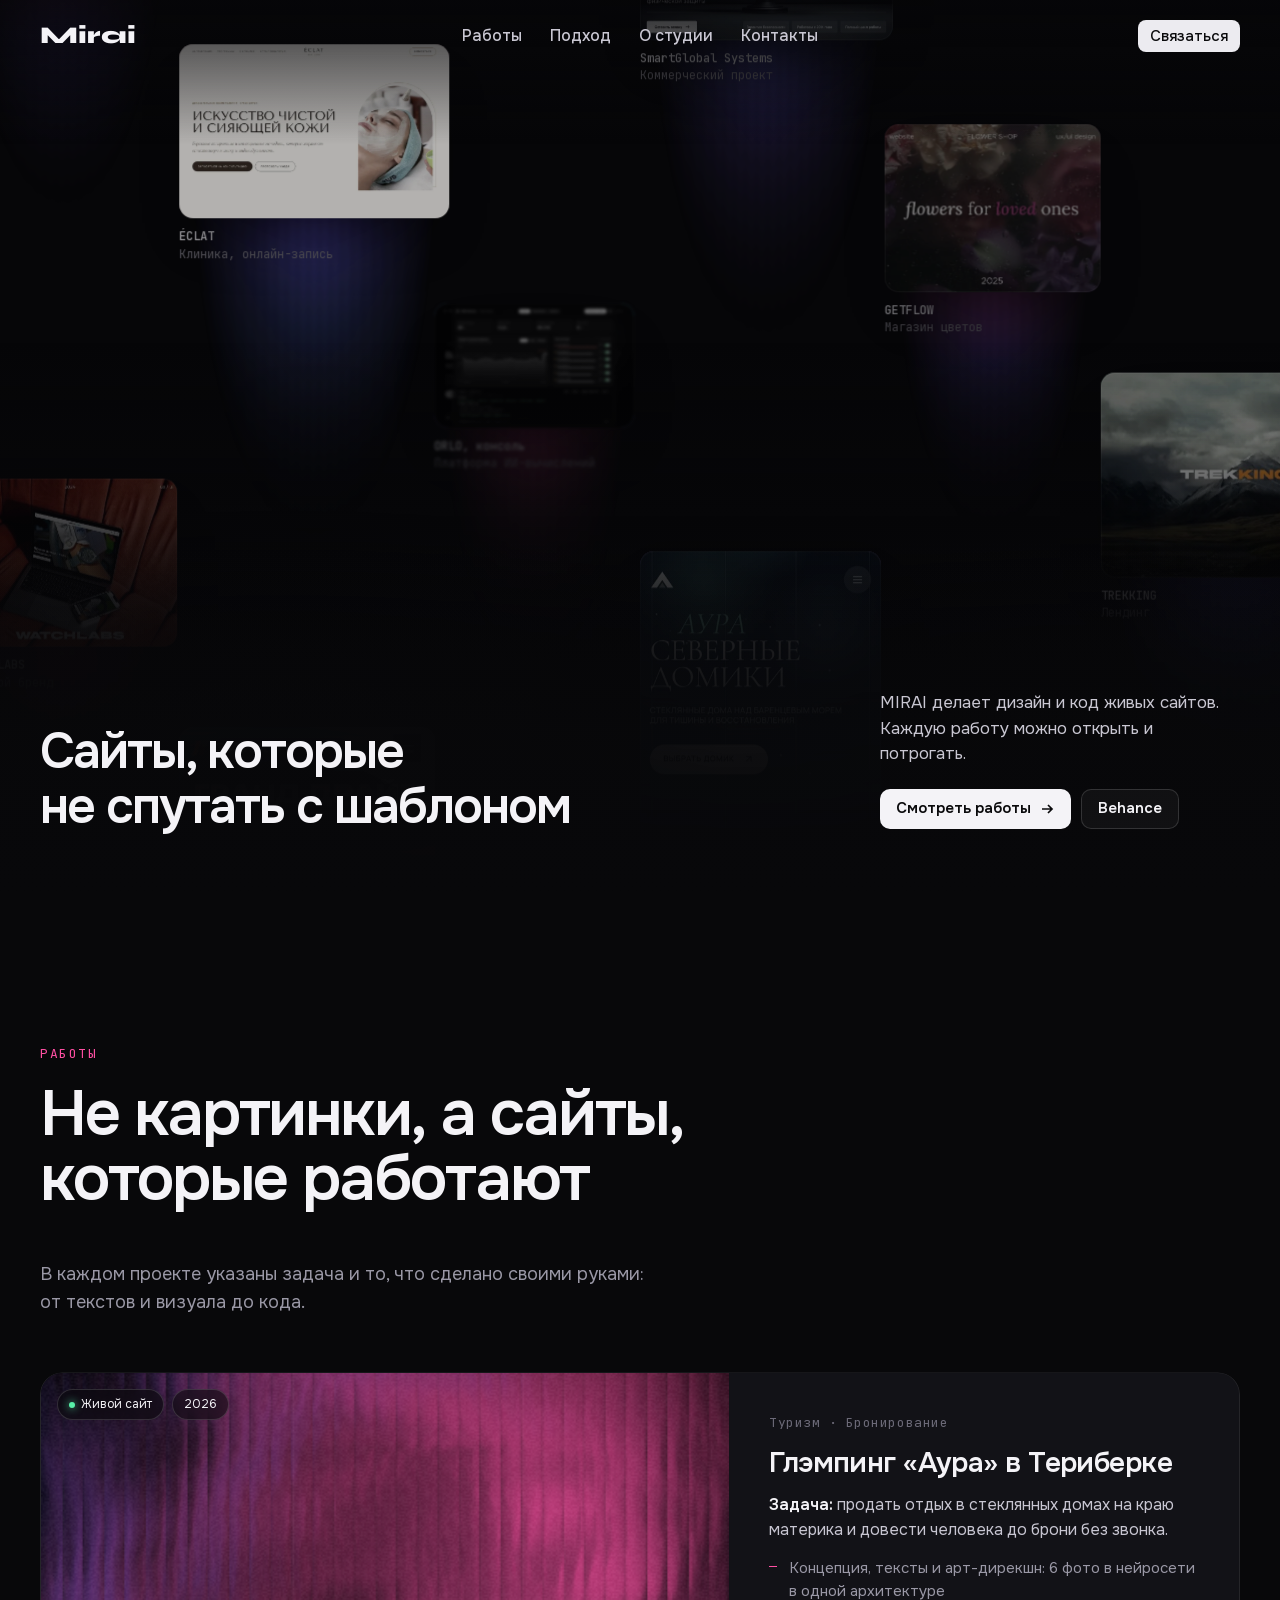
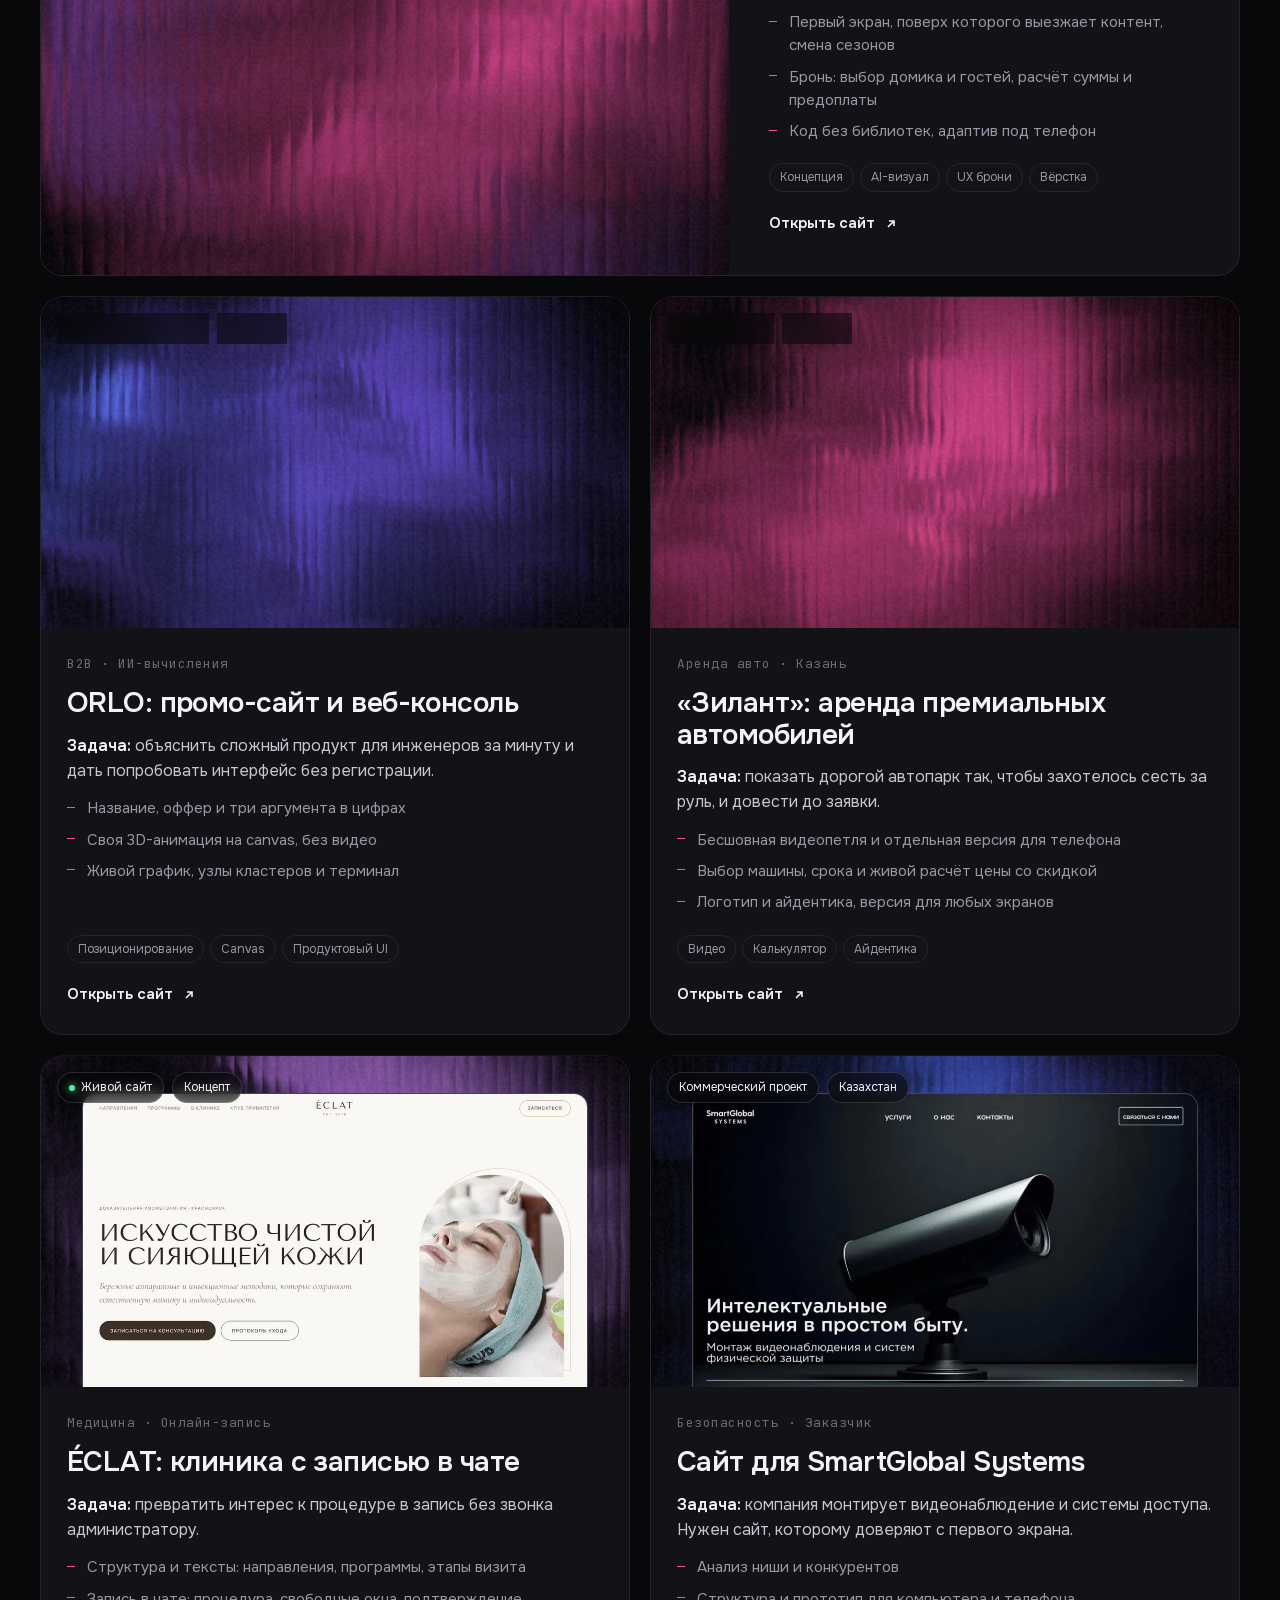
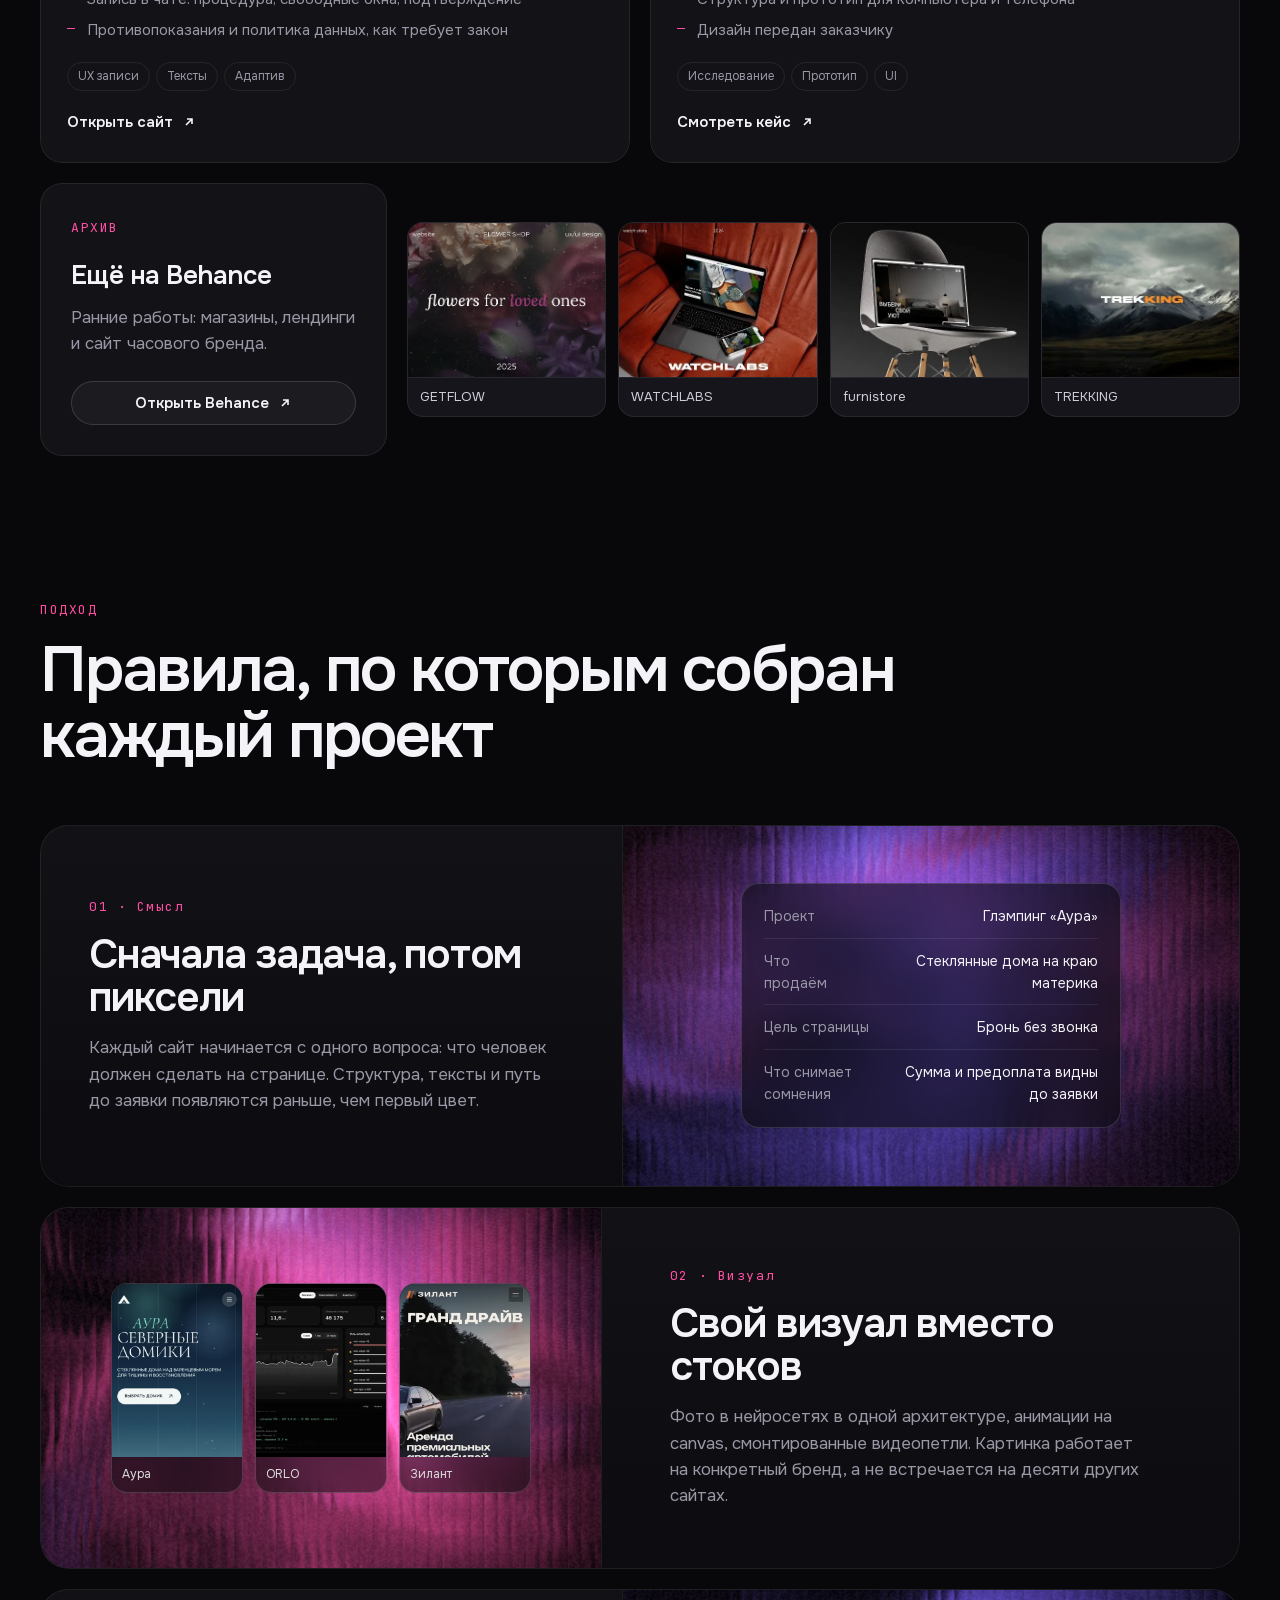
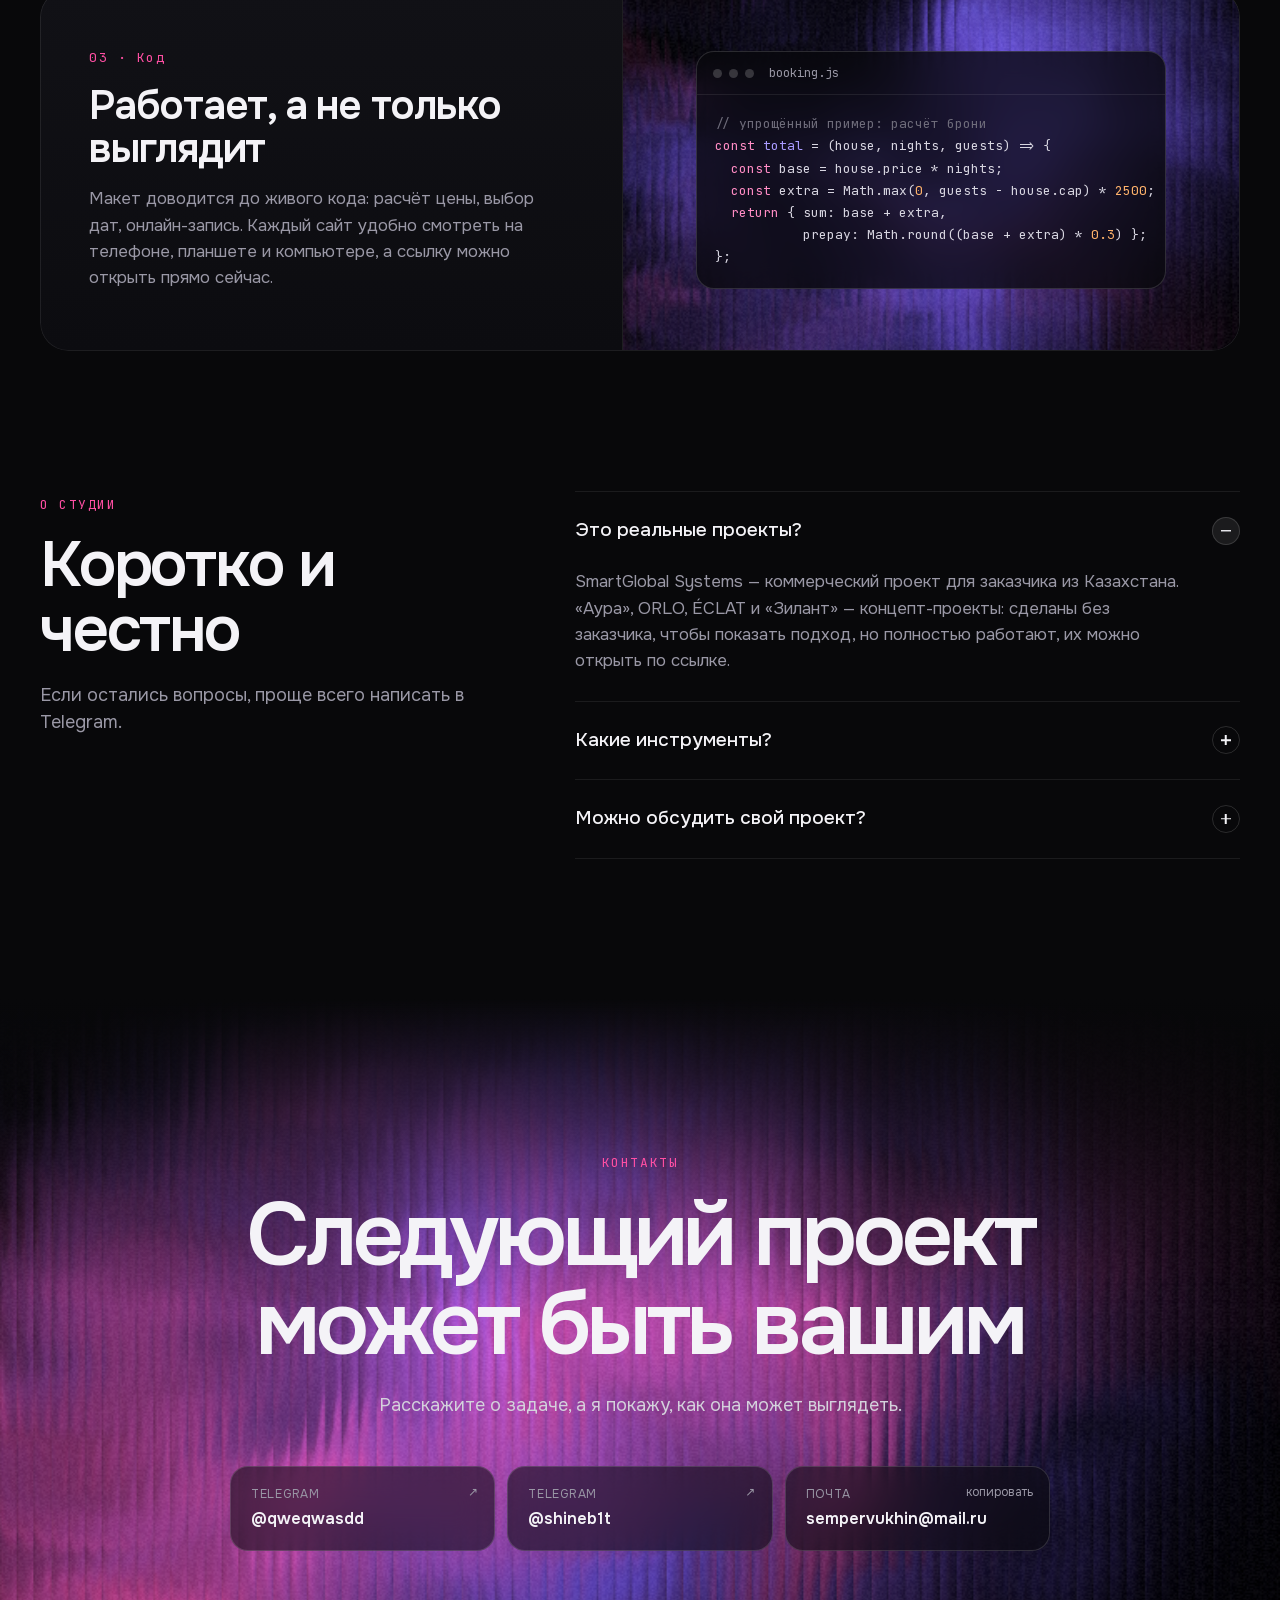
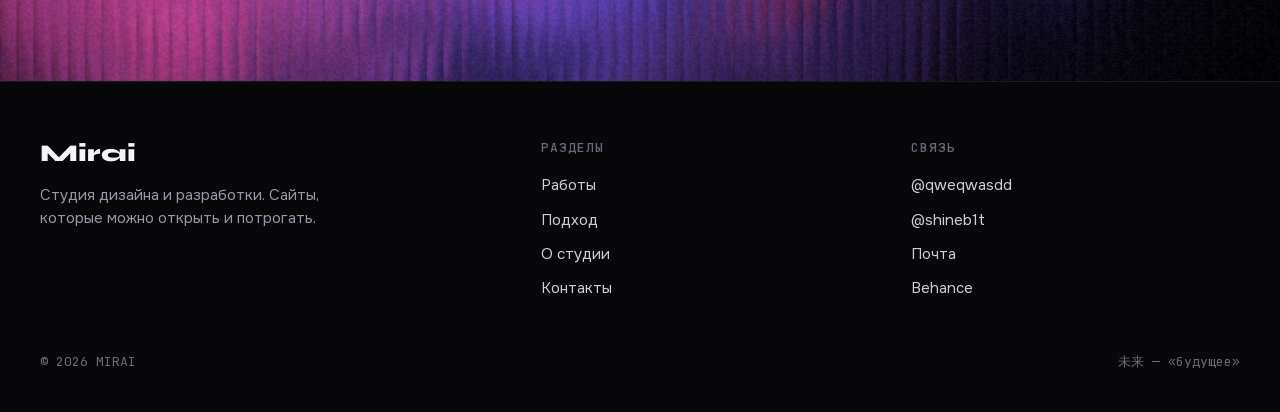
==== index.html @ 099c8bd2 "Прокрутка к контактам и к выбранной работе, кнопка «наверх» на телефоне Co-Authored-By: Claude Opus " ====
<!doctype html>
<html lang="ru">
<head>
<meta charset="utf-8">
<meta name="viewport" content="width=device-width, initial-scale=1">
<title>MIRAI — студия дизайна и разработки</title>
<meta name="description" content="MIRAI: портфолио студии дизайна и разработки. Живые сайты, которые можно открыть и потрогать.">
<meta name="theme-color" content="#08080a">
<meta property="og:title" content="MIRAI — студия дизайна и разработки">
<meta property="og:description" content="Живые сайты, которые можно открыть и потрогать.">
<meta property="og:type" content="website">
<meta property="og:locale" content="ru_RU">
<link rel="icon" href="data:image/svg+xml,%3Csvg xmlns='http://www.w3.org/2000/svg' viewBox='0 0 32 32'%3E%3Cdefs%3E%3ClinearGradient id='g' x1='0' y1='0' x2='1' y2='1'%3E%3Cstop offset='0' stop-color='%23ff4fa3'/%3E%3Cstop offset='1' stop-color='%237a5cff'/%3E%3C/linearGradient%3E%3C/defs%3E%3Crect width='32' height='32' rx='9' fill='%2308080a'/%3E%3Cpath d='M8 23 16 8l8 15z' fill='url(%23g)'/%3E%3C/svg%3E">
<link rel="preload" href="fonts/onest.woff2" as="font" type="font/woff2" crossorigin>
<style>@font-face{font-family:"Onest";src:url(fonts/onest.woff2) format("woff2"),url(fonts/onest.woff) format("woff");font-weight:400 700;font-display:swap}@font-face{font-family:"JetBrains Mono";src:url(fonts/jetbrainsmono.woff2) format("woff2"),url(fonts/jetbrainsmono.woff) format("woff");font-weight:400 500;font-display:swap}@font-face{font-family:"Syne";src:url(fonts/syne-800.woff2) format("woff2");font-weight:800;font-display:swap}</style>
<style>
:root{
  --bg:#08080a;
  --bg-2:#0f0f13;
  --card:#121217;
  --line:rgba(255,255,255,.08);
  --line-2:rgba(255,255,255,.14);
  --text:#f4f3f7;
  --muted:#9a98a6;
  --dim:#6b6977;
  --pink:#ff4fa3;
  --violet:#7a5cff;
  --cyan:#5fd8ff;
  --amber:#ffb36b;
  --radius:22px;
  --grain:url("data:image/svg+xml,%3Csvg xmlns='http://www.w3.org/2000/svg' width='160' height='160'%3E%3Cfilter id='n'%3E%3CfeTurbulence type='fractalNoise' baseFrequency='.9' numOctaves='3' stitchTiles='stitch'/%3E%3CfeColorMatrix values='0 0 0 0 1 0 0 0 0 1 0 0 0 0 1 0 0 0 .55 0'/%3E%3C/filter%3E%3Crect width='100%25' height='100%25' filter='url(%23n)'/%3E%3C/svg%3E");
}
*{box-sizing:border-box;margin:0;padding:0}
html{scroll-behavior:smooth;scroll-padding-top:72px;-webkit-text-size-adjust:100%}
body{background:var(--bg);color:var(--text);font-family:"Onest",system-ui,sans-serif;font-size:17px;line-height:1.55;-webkit-font-smoothing:antialiased;overflow-x:hidden}
a{color:inherit;text-decoration:none}
img{display:block;max-width:100%}
button{font:inherit;color:inherit;background:none;border:0;cursor:pointer}
.mono{font-family:"JetBrains Mono",ui-monospace,monospace}
.wrap{width:min(1200px,100% - 32px);margin-inline:auto}
:focus-visible{outline:2px solid var(--pink);outline-offset:3px;border-radius:10px}
::selection{background:var(--pink);color:#000}

/* ---------- nav ---------- */
.nav{position:fixed;top:0;left:0;right:0;z-index:50;height:72px}
.nav::before{content:"";position:absolute;left:0;right:0;top:0;height:120px;z-index:-1;pointer-events:none;background:linear-gradient(180deg,rgba(6,6,8,.96) 0%,rgba(6,6,8,.82) 45%,rgba(6,6,8,0) 100%);opacity:0;transition:opacity .4s ease}
.nav.scrolled::before{opacity:1}
.nav-in{width:min(1200px,100% - 32px);height:100%;margin-inline:auto;display:grid;grid-template-columns:1fr auto 1fr;align-items:center;gap:24px}
.wordmark{display:flex;align-items:center;justify-self:start;height:32px;font-family:"Syne","Onest",sans-serif;font-weight:800;font-size:24px;line-height:1;letter-spacing:0;color:#f4f3f7}
.nav-links{display:flex;align-items:center;gap:28px}
.nav-links a{display:flex;align-items:center;height:32px;line-height:1;font-size:16px;font-weight:500;color:#c9c7d2;transition:color .2s}
.nav-links a:hover{color:#fff}
.nav-right{display:flex;align-items:center;justify-content:flex-end;gap:8px}
.nbtn{display:inline-flex;align-items:center;justify-content:center;height:32px;line-height:1;padding:0 12px;border-radius:8px;font-size:15px;font-weight:500;white-space:nowrap;transition:background .2s,border-color .2s,transform .15s}
.nbtn:active{transform:translateY(1px)}
.nbtn-light{background:#ecebf0;color:#0a0a0c}
.nbtn-light:hover{background:#fff}
.nbtn-dark{background:#18181d;color:#f4f3f7;border:1px solid rgba(255,255,255,.08)}
.nbtn-dark:hover{background:#222228}
.btn{display:inline-flex;align-items:center;justify-content:center;gap:8px;height:44px;padding:0 20px;border-radius:999px;font-weight:600;font-size:15px;white-space:nowrap;transition:transform .2s,background .2s,box-shadow .2s,border-color .2s}
.btn-light{background:var(--text);color:#0a0a0c}
.btn-light:hover{transform:translateY(-1px);box-shadow:0 8px 30px rgba(255,79,163,.35)}
.btn-ghost{border:1px solid var(--line-2);background:rgba(255,255,255,.04)}
.btn-ghost:hover{border-color:rgba(255,255,255,.3);background:rgba(255,255,255,.08)}
.btn svg{width:16px;height:16px}

/* ---------- hero ---------- */
.hero{position:relative;min-height:100svh;display:flex;flex-direction:column;justify-content:flex-end;padding:120px 0 clamp(40px,7vh,88px);overflow:hidden;isolation:isolate}
.hero canvas,.cta canvas{position:absolute;inset:0;width:100%;height:100%;z-index:-2;display:block}
.fallback-bg{position:absolute;inset:0;z-index:-3;background:radial-gradient(60% 50% at 70% 35%,rgba(255,79,163,.55),transparent 70%),radial-gradient(50% 50% at 25% 60%,rgba(122,92,255,.55),transparent 70%),var(--bg)}
.hero::after{content:"";position:absolute;inset:auto 0 0;height:40%;background:linear-gradient(transparent,var(--bg));z-index:-1;pointer-events:none}

/* ---------- hero: floating project field ---------- */
.hero{background:#060608}
.field{position:absolute;inset:0;z-index:-2;overflow:hidden}
.fc{position:absolute;left:0;top:0;width:var(--w);opacity:var(--o);filter:blur(var(--b)) brightness(.78) saturate(.9);will-change:transform;transition:opacity .5s ease,filter .5s ease}
.fc:hover{opacity:1;filter:none}
.field.lite .fc{filter:brightness(.78);transition:none}
.field.lite .trail{filter:none;mix-blend-mode:normal;opacity:.45}
.fc .trail{position:absolute;left:4%;right:4%;top:45%;height:calc(var(--w) * 1.5);z-index:-1;pointer-events:none;
  background:repeating-linear-gradient(90deg,rgba(255,255,255,.10) 0,rgba(255,255,255,0) 5px,rgba(0,0,0,.35) 10px,rgba(255,255,255,.06) 11px),linear-gradient(180deg,var(--tc) 0%,var(--tc2) 45%,transparent 100%);
  -webkit-mask-image:radial-gradient(50% 100% at 50% 0%,#000 20%,rgba(0,0,0,.5) 55%,transparent 100%);mask-image:radial-gradient(50% 100% at 50% 0%,#000 20%,rgba(0,0,0,.5) 55%,transparent 100%);
  filter:blur(3px) saturate(1.2);opacity:.7;mix-blend-mode:screen}
.fc .im{position:relative;border-radius:14px;overflow:hidden;aspect-ratio:var(--ar);background:var(--g);box-shadow:0 30px 60px -25px rgba(0,0,0,.9)}
.fc .im::after{content:"";position:absolute;inset:0;border-radius:inherit;box-shadow:inset 0 0 0 1px rgba(255,255,255,.08);pointer-events:none}
.fc img{width:100%;height:100%;object-fit:cover;object-position:top}
.fc .wm{position:absolute;inset:0;display:grid;place-items:center;font-weight:600;font-size:calc(var(--w) * .13);letter-spacing:-.03em;color:#fff;text-align:center;line-height:1}
.fc .cap{margin-top:10px;font-family:"JetBrains Mono",ui-monospace,monospace;font-size:12px;line-height:1.45}
.fc .cap b{display:block;font-weight:500;color:#ecebf2}
.fc .cap span{color:#77757f}
.hero-shade{position:absolute;inset:0;z-index:-1;pointer-events:none;background:
  linear-gradient(180deg,rgba(6,6,8,.75) 0%,rgba(6,6,8,0) 16%,rgba(6,6,8,0) 38%,rgba(6,6,8,.78) 68%,#08080a 100%),
  radial-gradient(55% 45% at 22% 88%,rgba(6,6,8,.85),transparent 72%),
  radial-gradient(40% 40% at 85% 88%,rgba(6,6,8,.7),transparent 72%)}
.hero-inner{display:grid;grid-template-columns:1fr minmax(260px,360px);gap:32px 64px;align-items:end;pointer-events:none}
.hero-inner>*{pointer-events:auto}
.hero-new{display:inline-flex;align-items:center;gap:8px;padding:7px 14px;border-radius:999px;border:1px solid rgba(255,255,255,.16);background:rgba(12,12,16,.55);backdrop-filter:blur(10px);-webkit-backdrop-filter:blur(10px);font-size:14px;color:#e4e2ea;margin-bottom:22px;transition:border-color .2s}
.hero-new:hover{border-color:rgba(255,255,255,.4)}
.hero-new svg{width:14px;height:14px;color:#ff8cc4}
.hero-title{font-size:clamp(38px,3.9vw,60px);line-height:1.02;letter-spacing:-.04em;font-weight:600}
.ln{display:block;overflow:hidden;padding-bottom:.08em}
.ln>span{display:inline-block;animation:lineUp 1.2s cubic-bezier(.2,.7,.2,1) .2s both}
.ln+.ln>span{animation-delay:.32s}
@keyframes lineUp{from{transform:translateY(105%)}to{transform:none}}
@media (min-width:1001px){.ln>span{white-space:nowrap}}
.hero-side{display:grid;gap:22px;padding-bottom:.5em;animation:fadeIn 1s ease .7s both}
.hero .lead{margin:0;font-size:17px;line-height:1.5;color:#c9c7d2}
.hero-actions{display:flex;flex-wrap:wrap;gap:10px}
.btn-sm{height:40px;padding:0 16px;font-size:15px;border-radius:10px}
@keyframes fadeIn{from{opacity:0}to{opacity:1}}
img.broken{visibility:hidden}

/* ---------- section heads ---------- */
section{position:relative}
.sec{padding:140px 0 0}
.eyebrow{display:inline-block;font-size:13px;letter-spacing:.12em;text-transform:uppercase;color:var(--pink);margin-bottom:18px}
.sec h2{font-size:clamp(34px,5vw,64px);line-height:1.02;letter-spacing:-.035em;font-weight:600;max-width:16ch}
.sec .sub{margin-top:18px;color:var(--muted);max-width:52ch;font-size:18px}
.sec-head{display:flex;justify-content:space-between;align-items:end;gap:30px;flex-wrap:wrap;margin-bottom:56px}

/* ---------- works ---------- */
.works{display:grid;grid-template-columns:repeat(6,1fr);gap:20px}
.work{clip-path:inset(0 round var(--radius));grid-column:span 3;display:flex;flex-direction:column;border-radius:var(--radius);background:var(--card);border:1px solid var(--line);overflow:hidden;transition:transform .35s cubic-bezier(.2,.7,.2,1),border-color .3s}
.work:hover{transform:translateY(-4px);border-color:var(--line-2)}
.work.wide{grid-column:span 6;display:grid;grid-template-columns:1.35fr 1fr}
.work.third{grid-column:span 2}
.look{position:relative;aspect-ratio:4/3;overflow:hidden;isolation:isolate}
.work.wide .look{aspect-ratio:auto;min-height:440px}
.look{background:#0b0b0e}
.look canvas.lg{position:absolute;inset:0;width:100%;height:100%;z-index:-2;display:block;opacity:.8;transition:opacity .6s ease}
.work:hover .look canvas.lg{opacity:1}
.look::after{content:"";position:absolute;inset:0;z-index:2;pointer-events:none;background-image:var(--grain);opacity:.22;mix-blend-mode:overlay}
.look.fluted .flutes{position:absolute;inset:0;z-index:-1;background:repeating-linear-gradient(90deg,rgba(255,255,255,.10) 0,rgba(255,255,255,0) 6px,rgba(0,0,0,.18) 13px,rgba(255,255,255,.06) 14px);mix-blend-mode:overlay}
.look .shot{position:absolute;left:7%;right:7%;top:11%;bottom:-44px;background:#16151c;border-radius:14px 14px 0 0;overflow:hidden;border:1px solid rgba(255,255,255,.18);border-bottom:0;box-shadow:0 30px 60px -20px rgba(0,0,0,.6);transition:transform .6s cubic-bezier(.2,.7,.2,1)}
.work:hover .look .shot{transform:translateY(-12px)}
.look .shot img{width:100%;height:100%;object-fit:cover;object-position:top center;display:block}
.work:not(.wide) .look{aspect-ratio:16/9}
.work.wide .look .shot{top:auto;max-height:calc(86% + 44px)}
.work.wide .look .shot img{height:auto;object-fit:initial}
.look{cursor:pointer}

.look .phone{position:absolute;left:50%;top:11%;bottom:-40px;width:38%;overflow:hidden;transform:translateX(-50%);border-radius:22px;padding:5px;background:#0b0b0f;border:1px solid rgba(255,255,255,.2);box-shadow:0 30px 60px -15px rgba(0,0,0,.7);transition:transform .6s cubic-bezier(.2,.7,.2,1)}
.work:hover .look .phone{transform:translateX(-50%) translateY(-12px)}
.look .phone img{border-radius:18px;aspect-ratio:9/19.5;object-fit:cover;object-position:top;width:100%}
.look .word{position:absolute;inset:0;display:grid;place-items:center;text-align:center;padding:20px}
.look .word strong{font-size:clamp(34px,4.4vw,58px);letter-spacing:-.03em;font-weight:600;line-height:1;color:#fff;text-shadow:0 10px 40px rgba(0,0,0,.35)}
.look .word small{display:block;margin-top:12px;font-size:13px;letter-spacing:.18em;text-transform:uppercase;color:rgba(255,255,255,.75)}
.tag-float{position:absolute;top:16px;left:16px;z-index:3;display:flex;gap:8px;flex-wrap:wrap}
.tag-float span{font-size:12px;padding:5px 11px;border-radius:999px;background:rgba(8,8,10,.55);backdrop-filter:blur(8px);-webkit-backdrop-filter:blur(8px);border:1px solid rgba(255,255,255,.14)}
.tag-float .live{display:inline-flex;align-items:center;gap:6px}
.tag-float .live::before{content:"";width:6px;height:6px;border-radius:50%;background:#58f0a8;box-shadow:0 0 8px #58f0a8}
.work-body{padding:26px 26px 28px;display:flex;flex-direction:column;gap:14px;flex:1}
.work.wide .work-body{padding:40px}
.work-meta{font-size:13px;color:var(--dim);letter-spacing:.04em}
.work h3{font-size:clamp(22px,2.2vw,30px);letter-spacing:-.02em;line-height:1.12;font-weight:600}
.work .task{color:#c8c6d2;font-size:16px}
.work .task b{color:var(--text);font-weight:600}
.did{list-style:none;display:grid;gap:8px;font-size:15px;color:var(--muted)}
.did li{position:relative;padding-left:20px}
.did li::before{content:"";position:absolute;left:0;top:.62em;width:8px;height:1px;background:var(--pink)}
.chips{display:flex;flex-wrap:wrap;gap:6px;margin-top:auto;padding-top:6px}
.chips span{font-size:12px;color:var(--muted);padding:4px 10px;border-radius:999px;border:1px solid var(--line)}
.work-link{display:inline-flex;align-items:center;gap:8px;font-weight:600;font-size:15px;margin-top:6px;width:fit-content}
.work-link svg{width:16px;height:16px;transition:transform .25s}
.work-link:hover svg{transform:translate(3px,-3px)}
.work-link:hover{color:#ffc2e0}

/* ---------- behance ---------- */
.more{margin-top:20px;display:grid;grid-template-columns:1fr 2.4fr;gap:20px;align-items:center}
.more-intro{border-radius:var(--radius);border:1px solid var(--line);background:var(--card);padding:30px;display:flex;flex-direction:column;justify-content:space-between;gap:24px}
.more-intro h3{font-size:26px;letter-spacing:-.02em;font-weight:600}
.more-intro p{color:var(--muted);margin-top:8px}
.more-grid{display:grid;grid-template-columns:repeat(4,1fr);gap:12px;align-items:start}
.more-grid a{display:flex;flex-direction:column;border-radius:16px;overflow:hidden;border:1px solid var(--line);background:#16151c;transition:border-color .2s}
.more-grid a:hover{border-color:var(--line-2)}
.more-grid img{width:100%;aspect-ratio:433/338;height:auto;object-fit:cover;transition:transform .6s cubic-bezier(.2,.7,.2,1)}
.more-grid a:hover img{transform:scale(1.03)}
.more-grid span{padding:9px 12px;font-size:13px;color:#cfcdd8;border-top:1px solid var(--line)}

/* ---------- approach ---------- */
.steps{display:grid;gap:20px}
.sec h2.h2-wide{max-width:21ch}
.step{clip-path:inset(0 round 28px);display:grid;grid-template-columns:1fr 1.1fr;gap:20px;border-radius:28px;border:1px solid var(--line);background:linear-gradient(180deg,#111116,#0c0c10);overflow:hidden}
.step:nth-child(even) .step-text{order:2}
.step-text{padding:48px;display:flex;flex-direction:column;justify-content:center;gap:16px}
.step-num{font-size:13px;color:var(--pink);letter-spacing:.12em}
.step h3{font-size:clamp(28px,3.2vw,42px);letter-spacing:-.03em;line-height:1.05;font-weight:600}
.step p{color:var(--muted);max-width:44ch}
.step-vis{position:relative;min-height:360px;overflow:hidden;isolation:isolate;display:grid;place-items:center;padding:30px}
.step-vis{background:#0b0b0e;border-left:1px solid var(--line)}
.step:nth-child(even) .step-vis{border-left:0;border-right:1px solid var(--line)}
.step-vis canvas{position:absolute;inset:0;width:100%;height:100%;z-index:-2;display:block}
.step-vis::before{content:"";position:absolute;inset:0;z-index:-3;background:radial-gradient(70% 60% at 50% 45%,rgba(255,255,255,.07),transparent 70%),repeating-linear-gradient(90deg,rgba(255,255,255,.035) 0,rgba(255,255,255,0) 7px,rgba(0,0,0,.25) 15px,rgba(255,255,255,.03) 16px)}
.step-vis::after{content:"";position:absolute;inset:0;z-index:-1;background-image:var(--grain);opacity:.12;mix-blend-mode:overlay}
.brief{width:min(380px,100%);border-radius:18px;background:rgba(10,10,14,.6);backdrop-filter:blur(14px);-webkit-backdrop-filter:blur(14px);border:1px solid rgba(255,255,255,.14);padding:22px;display:grid;gap:12px;font-size:14px}
.brief div{display:flex;justify-content:space-between;gap:12px;padding-bottom:10px;border-bottom:1px solid rgba(255,255,255,.08)}
.brief div:last-child{border:0;padding:0}
.brief dt{color:var(--muted)}
.brief dd{text-align:right}
.swatches{display:grid;grid-template-columns:repeat(3,1fr);gap:12px;width:min(420px,100%)}
.swatches figure{border-radius:16px;overflow:hidden;border:1px solid rgba(255,255,255,.16);background:rgba(10,10,14,.5);backdrop-filter:blur(10px);-webkit-backdrop-filter:blur(10px)}
.swatches .sw{aspect-ratio:3/4;background:var(--s);overflow:hidden}
.swatches .sw img{width:100%;height:100%;object-fit:cover;object-position:top}
.swatches figcaption{font-size:12px;padding:8px 10px;color:#ddd}
.code{width:min(470px,100%);border-radius:18px;background:rgba(8,8,12,.78);backdrop-filter:blur(14px);-webkit-backdrop-filter:blur(14px);border:1px solid rgba(255,255,255,.14);overflow:hidden}
.code-top{display:flex;align-items:center;gap:7px;padding:12px 16px;border-bottom:1px solid rgba(255,255,255,.08);font-size:12px;color:var(--muted)}
.code-top i{width:9px;height:9px;border-radius:50%;background:rgba(255,255,255,.18)}
.code-top span{margin-left:8px}
.code pre{padding:18px 18px 20px;font-size:13px;line-height:1.7;overflow-x:auto;color:#d7d5e0}
.k{color:#ff8cc4}.f{color:#a99bff}.s{color:#8fe3c0}.c{color:#6e6c7a}.n{color:var(--amber)}

/* ---------- faq ---------- */
.faq{display:grid;grid-template-columns:1fr 1.4fr;gap:60px}
.qa{border-top:1px solid var(--line)}
.qa details{border-bottom:1px solid var(--line)}
.qa summary{list-style:none;display:flex;justify-content:space-between;align-items:center;gap:20px;padding:24px 0;font-size:19px;font-weight:500;cursor:pointer}
.qa summary::-webkit-details-marker{display:none}
.qa summary i{flex:none;width:28px;height:28px;border-radius:50%;border:1px solid var(--line-2);position:relative;transition:transform .3s,background .3s}
.qa summary i::before,.qa summary i::after{content:"";position:absolute;left:50%;top:50%;width:10px;height:1.5px;background:currentColor;transform:translate(-50%,-50%)}
.qa summary i::after{transform:translate(-50%,-50%) rotate(90deg);transition:transform .3s}
.qa details[open] summary i{background:rgba(255,255,255,.08)}
.qa details[open] summary i::after{transform:translate(-50%,-50%) rotate(0)}
.qa p{padding:0 50px 26px 0;color:var(--muted)}

/* ---------- cta ---------- */
.cta{position:relative;margin-top:140px;padding:150px 0 130px;overflow:hidden;isolation:isolate;text-align:center}
.cta::before{content:"";position:absolute;inset:0 0 auto;height:45%;background:linear-gradient(var(--bg),transparent);z-index:-1}
.cta h2{font-size:clamp(40px,7vw,96px);line-height:1;letter-spacing:-.045em;font-weight:600;max-width:14ch;margin-inline:auto}
.cta p{margin:22px auto 0;max-width:44ch;color:#d4d2dc;font-size:18px}
.contacts{display:grid;grid-template-columns:repeat(3,1fr);gap:12px;max-width:820px;margin:46px auto 0;text-align:left}
.contact{display:flex;flex-direction:column;align-items:flex-start;text-align:left;gap:4px;padding:18px 20px;border-radius:18px;background:rgba(10,10,14,.55);backdrop-filter:blur(16px);-webkit-backdrop-filter:blur(16px);border:1px solid rgba(255,255,255,.14);transition:border-color .2s,transform .2s;position:relative}
.contact:hover{border-color:rgba(255,255,255,.35);transform:translateY(-2px)}
.contact small{font-size:12px;color:var(--muted);letter-spacing:.06em;text-transform:uppercase}
.contact b{font-weight:600;font-size:16px;word-break:break-all}
.contact .hint{position:absolute;right:16px;top:16px;font-size:12px;color:var(--muted)}
.totop{position:fixed;right:16px;bottom:calc(16px + env(safe-area-inset-bottom));z-index:55;width:48px;height:48px;border-radius:50%;display:grid;place-items:center;background:#ecebf0;color:#0a0a0c;box-shadow:0 10px 30px -8px rgba(0,0,0,.6);opacity:0;transform:translateY(12px) scale(.9);pointer-events:none;transition:opacity .25s ease,transform .25s ease}
.totop svg{width:20px;height:20px}
.totop.show{opacity:1;transform:none;pointer-events:auto}
.totop:active{transform:scale(.94)}
@media (min-width:721px){.totop{display:none}}
.toast{position:fixed;left:50%;bottom:24px;transform:translate(-50%,20px);opacity:0;pointer-events:none;padding:12px 18px;border-radius:999px;background:var(--text);color:#0a0a0c;font-weight:600;font-size:14px;transition:.3s;z-index:60}
.toast.show{opacity:1;transform:translate(-50%,0)}

/* ---------- footer ---------- */
footer{border-top:1px solid var(--line);padding:56px 0 40px;background:var(--bg)}
.foot{display:grid;grid-template-columns:1.4fr 1fr 1fr;gap:40px}
.foot p{color:var(--muted);max-width:32ch;margin-top:14px;font-size:15px}
.foot h4{font-size:13px;color:var(--dim);font-weight:500;letter-spacing:.08em;text-transform:uppercase;margin-bottom:14px}
.foot ul{list-style:none;display:grid;gap:8px}
.foot li a{color:#cfcdd8;font-size:15px}
.foot li a:hover{color:var(--text)}
.copy{display:flex;justify-content:space-between;flex-wrap:wrap;gap:10px;margin-top:50px;font-size:13px;color:var(--dim)}

/* ---------- reveal ---------- */
.rv{opacity:0;transform:translateY(24px);transition:opacity .8s cubic-bezier(.2,.7,.2,1),transform .8s cubic-bezier(.2,.7,.2,1)}
.rv.in{opacity:1;transform:none}

/* ---------- responsive ---------- */
@media (max-width:1000px){
  .hero-inner{grid-template-columns:1fr;gap:24px}
  .work.wide{grid-template-columns:1fr}
  .work.wide .look{min-height:0;aspect-ratio:4/3}
  .work.third{grid-column:span 3}
  .more{grid-template-columns:1fr}
  .step{grid-template-columns:1fr}
  .step:nth-child(even) .step-text{order:0}
  .faq{grid-template-columns:1fr;gap:30px}
  .foot{grid-template-columns:1fr 1fr}
  .foot>div:first-child{grid-column:1/-1}
}
@media (max-width:720px){
  body{font-size:16px}
  .nav-links{display:none}
  .nav{height:60px}
  .wordmark{font-size:22px}
  .nav-in{grid-template-columns:1fr auto}
  .works{grid-template-columns:1fr}
  .work:not(.wide) .look .shot{top:8%;bottom:-16px;left:5%;right:5%}
  .work:not(.wide) .look .phone{top:8%}
  .work,.work.third,.work.wide{grid-column:auto}
  .work.wide .work-body,.work-body{padding:22px}
  .more-grid{grid-template-columns:repeat(2,1fr)}
  .step-text{padding:28px 22px}
  .step-vis{min-height:300px;padding:22px}
  .contacts{grid-template-columns:1fr}
  .sec{padding-top:100px}
  .cta{margin-top:100px;padding:110px 0 90px}
  .qa p{padding-right:0}
  .hero-title{font-size:clamp(36px,10.5vw,50px)}
  .fc .cap{font-size:10.5px}
}
@media (prefers-reduced-motion:reduce){
  html{scroll-behavior:auto}
  .rv{opacity:1;transform:none;transition:none}
  .ln>span,.hero-side{animation:none}
  .fc{transition:none}
  *{transition-duration:.01ms!important}
}
</style>
</head>
<body>

<header class="nav" id="nav">
  <div class="nav-in">
    <a href="#top" class="wordmark" aria-label="MIRAI, наверх">Mirai</a>
    <nav class="nav-links" aria-label="Разделы">
        <a href="#work">Работы</a>
        <a href="#approach">Подход</a>
        <a href="#about">О студии</a>
        <a href="#contact">Контакты</a>
    </nav>
    <div class="nav-right">
      <a class="nbtn nbtn-light" href="#contact">Связаться</a>
    </div>
  </div>
</header>

<main id="top">
  <!-- HERO -->
  <section class="hero" id="hero">
    <div class="field" id="field" aria-hidden="true"></div>
    <div class="hero-shade" aria-hidden="true"></div>
    <div class="wrap hero-inner">
      <div class="hero-main">
        <h1 class="hero-title">
          <span class="ln"><span>Сайты, которые</span></span>
          <span class="ln"><span>не спутать с шаблоном</span></span>
        </h1>
      </div>
      <div class="hero-side">
        <p class="lead">MIRAI делает дизайн и код живых сайтов. Каждую работу можно открыть и потрогать.</p>
        <div class="hero-actions">
          <a class="btn btn-light btn-sm" href="#work">Смотреть работы
            <svg viewBox="0 0 16 16" fill="none" stroke="currentColor" stroke-width="1.7"><path d="M3 8h10M9 4l4 4-4 4"/></svg></a>
          <a class="btn btn-ghost btn-sm" href="https://www.behance.net/qweqweqwasdd" target="_blank" rel="noopener">Behance</a>
        </div>
      </div>
    </div>
  </section>

  <!-- WORKS -->
  <section class="sec" id="work">
    <div class="wrap">
      <div class="sec-head rv">
        <div>
          <span class="eyebrow mono">Работы</span>
          <h2>Не картинки, а сайты, которые работают</h2>
        </div>
        <p class="sub">В каждом проекте указаны задача и то, что сделано своими руками: от текстов и визуала до кода.</p>
      </div>

      <div class="works">
        <!-- Aura -->
        <article id="w-aura" class="work wide rv">
          <div class="look">
            <div class="tag-float"><span class="live">Живой сайт</span><span>2026</span></div>
            <div class="shot"><img src="img/aura.webp" alt="Сайт глэмпинга «Аура»" loading="lazy"></div>
          </div>
          <div class="work-body">
            <div class="work-meta mono">Туризм · Бронирование</div>
            <h3>Глэмпинг «Аура» в Териберке</h3>
            <p class="task"><b>Задача:</b> продать отдых в стеклянных домах на краю материка и довести человека до брони без звонка.</p>
            <ul class="did">
              <li>Концепция, тексты и арт-дирекшн: 6 фото в нейросети в одной архитектуре</li>
              <li>Первый экран, поверх которого выезжает контент, смена сезонов</li>
              <li>Бронь: выбор домика и гостей, расчёт суммы и предоплаты</li>
              <li>Код без библиотек, адаптив под телефон</li>
            </ul>
            <div class="chips"><span>Концепция</span><span>AI-визуал</span><span>UX брони</span><span>Вёрстка</span></div>
            <a class="work-link" href="works/aura/" target="_blank" rel="noopener">Открыть сайт <svg viewBox="0 0 16 16" fill="none" stroke="currentColor" stroke-width="1.6"><path d="M5 11 11 5M6 5h5v5"/></svg></a>
          </div>
        </article>

        <!-- ORLO -->
        <article id="w-orlo" class="work rv">
          <div class="look">
            <div class="tag-float"><span class="live">Работает в браузере</span><span>Концепт</span></div>
            <div class="shot"><img src="img/orlo-800.webp" alt="Веб-консоль платформы ORLO: график нагрузки, узлы и терминал" loading="lazy"></div>
          </div>
          <div class="work-body">
            <div class="work-meta mono">B2B · ИИ-вычисления</div>
            <h3>ORLO: промо-сайт и веб-консоль</h3>
            <p class="task"><b>Задача:</b> объяснить сложный продукт для инженеров за минуту и дать попробовать интерфейс без регистрации.</p>
            <ul class="did">
              <li>Название, оффер и три аргумента в цифрах</li>
              <li>Своя 3D-анимация на canvas, без видео</li>
              <li>Живой график, узлы кластеров и терминал</li>
            </ul>
            <div class="chips"><span>Позиционирование</span><span>Canvas</span><span>Продуктовый UI</span></div>
            <a class="work-link" href="works/orlo/" target="_blank" rel="noopener">Открыть сайт <svg viewBox="0 0 16 16" fill="none" stroke="currentColor" stroke-width="1.6"><path d="M5 11 11 5M6 5h5v5"/></svg></a>
          </div>
        </article>

        <!-- Zilant -->
        <article id="w-zilant" class="work rv">
          <div class="look">
            <div class="tag-float"><span class="live">Живой сайт</span><span>Концепт</span></div>
            <div class="phone"><img src="img/zilant-phone-400.webp" alt="Сайт «Зилант» на телефоне" loading="lazy"></div>
          </div>
          <div class="work-body">
            <div class="work-meta mono">Аренда авто · Казань</div>
            <h3>«Зилант»: аренда премиальных автомобилей</h3>
            <p class="task"><b>Задача:</b> показать дорогой автопарк так, чтобы захотелось сесть за руль, и довести до заявки.</p>
            <ul class="did">
              <li>Бесшовная видеопетля и отдельная версия для телефона</li>
              <li>Выбор машины, срока и живой расчёт цены со скидкой</li>
              <li>Логотип и айдентика, версия для любых экранов</li>
            </ul>
            <div class="chips"><span>Видео</span><span>Калькулятор</span><span>Айдентика</span></div>
            <a class="work-link" href="works/zilant/" target="_blank" rel="noopener">Открыть сайт <svg viewBox="0 0 16 16" fill="none" stroke="currentColor" stroke-width="1.6"><path d="M5 11 11 5M6 5h5v5"/></svg></a>
          </div>
        </article>

        <!-- ECLAT -->
        <article id="w-eclat" class="work rv">
          <div class="look">
            <div class="tag-float"><span class="live">Живой сайт</span><span>Концепт</span></div>
            <div class="shot"><img src="img/eclat-hero.webp" alt="Сайт клиники ÉCLAT: первый экран" loading="lazy"></div>
          </div>
          <div class="work-body">
            <div class="work-meta mono">Медицина · Онлайн-запись</div>
            <h3>ÉCLAT: клиника с записью в чате</h3>
            <p class="task"><b>Задача:</b> превратить интерес к процедуре в запись без звонка администратору.</p>
            <ul class="did">
              <li>Структура и тексты: направления, программы, этапы визита</li>
              <li>Запись в чате: процедура, свободные окна, подтверждение</li>
              <li>Противопоказания и политика данных, как требует закон</li>
            </ul>
            <div class="chips"><span>UX записи</span><span>Тексты</span><span>Адаптив</span></div>
            <a class="work-link" href="works/eclat/" target="_blank" rel="noopener">Открыть сайт <svg viewBox="0 0 16 16" fill="none" stroke="currentColor" stroke-width="1.6"><path d="M5 11 11 5M6 5h5v5"/></svg></a>
          </div>
        </article>

        <!-- SmartGlobal -->
        <article id="w-smartglobal" class="work rv">
          <div class="look">
            <div class="tag-float"><span>Коммерческий проект</span><span>Казахстан</span></div>
            <div class="shot"><img src="[data-uri]" alt="Сайт SmartGlobal Systems: первый экран" loading="lazy"></div>
          </div>
          <div class="work-body">
            <div class="work-meta mono">Безопасность · Заказчик</div>
            <h3>Сайт для SmartGlobal Systems</h3>
            <p class="task"><b>Задача:</b> компания монтирует видеонаблюдение и системы доступа. Нужен сайт, которому доверяют с первого экрана.</p>
            <ul class="did">
              <li>Анализ ниши и конкурентов</li>
              <li>Структура и прототип для компьютера и телефона</li>
              <li>Дизайн передан заказчику</li>
            </ul>
            <div class="chips"><span>Исследование</span><span>Прототип</span><span>UI</span></div>
            <a class="work-link" href="works/smartglobal/" target="_blank" rel="noopener">Смотреть кейс <svg viewBox="0 0 16 16" fill="none" stroke="currentColor" stroke-width="1.6"><path d="M5 11 11 5M6 5h5v5"/></svg></a>
          </div>
        </article>
      </div>

      <div class="more rv" id="behance">
        <div class="more-intro">
          <div>
            <span class="eyebrow mono">Архив</span>
            <h3>Ещё на Behance</h3>
            <p>Ранние работы: магазины, лендинги и сайт часового бренда.</p>
          </div>
          <a class="btn btn-ghost" href="https://www.behance.net/qweqweqwasdd" target="_blank" rel="noopener">Открыть Behance
            <svg viewBox="0 0 16 16" fill="none" stroke="currentColor" stroke-width="1.6"><path d="M5 11 11 5M6 5h5v5"/></svg></a>
        </div>
        <div class="more-grid">
          <a href="https://www.behance.net/gallery/216734345/GETFLOW-flower-shop" target="_blank" rel="noopener"><img src="[data-uri]" alt="Магазин цветов GETFLOW" loading="lazy"><span>GETFLOW</span></a>
          <a href="https://www.behance.net/gallery/212936045/WATCHLABS-website-design" target="_blank" rel="noopener"><img src="img/watchlabs.webp" alt="Сайт часового бренда WATCHLABS" loading="lazy"><span>WATCHLABS</span></a>
          <a href="https://www.behance.net/gallery/214734307/furnistore-internet-magazin-mebeli" target="_blank" rel="noopener"><img src="img/furnistore.webp" alt="Магазин мебели furnistore" loading="lazy"><span>furnistore</span></a>
          <a href="https://www.behance.net/gallery/211908757/TREKKING-LANDING-PAGE" target="_blank" rel="noopener"><img src="img/trekking.webp" alt="Лендинг TREKKING" loading="lazy"><span>TREKKING</span></a>
        </div>
      </div>
    </div>
  </section>

  <!-- APPROACH -->
  <section class="sec" id="approach">
    <div class="wrap">
      <div class="sec-head rv">
        <div>
          <span class="eyebrow mono">Подход</span>
          <h2 class="h2-wide">Правила, по которым собран каждый проект</h2>
        </div>
      </div>

      <div class="steps">
        <div class="step rv">
          <div class="step-text">
            <span class="step-num mono">01 · Смысл</span>
            <h3>Сначала задача, потом пиксели</h3>
            <p>Каждый сайт начинается с одного вопроса: что человек должен сделать на странице. Структура, тексты и путь до заявки появляются раньше, чем первый цвет.</p>
          </div>
          <div class="step-vis">
            <dl class="brief">
              <div><dt>Проект</dt><dd>Глэмпинг «Аура»</dd></div>
              <div><dt>Что продаём</dt><dd>Стеклянные дома на краю материка</dd></div>
              <div><dt>Цель страницы</dt><dd>Бронь без звонка</dd></div>
              <div><dt>Что снимает сомнения</dt><dd>Сумма и предоплата видны до заявки</dd></div>
            </dl>
          </div>
        </div>

        <div class="step rv">
          <div class="step-text">
            <span class="step-num mono">02 · Визуал</span>
            <h3>Свой визуал вместо стоков</h3>
            <p>Фото в нейросетях в одной архитектуре, анимации на canvas, смонтированные видеопетли. Картинка работает на конкретный бренд, а не встречается на десяти других сайтах.</p>
          </div>
          <div class="step-vis">
            <div class="swatches">
              <figure><div class="sw" style="--s:#16151c"><img src="img/aura-phone-400.webp" alt="Мобильная версия «Ауры»" loading="lazy"></div><figcaption>Аура</figcaption></figure>
              <figure><div class="sw" style="--s:#16151c"><img src="img/orlo-800.webp" alt="Консоль ORLO" loading="lazy"></div><figcaption>ORLO</figcaption></figure>
              <figure><div class="sw" style="--s:#16151c"><img src="img/zilant-phone-400.webp" alt="Мобильная версия «Зиланта»" loading="lazy"></div><figcaption>Зилант</figcaption></figure>
            </div>
          </div>
        </div>

        <div class="step rv">
          <div class="step-text">
            <span class="step-num mono">03 · Код</span>
            <h3>Работает, а не только выглядит</h3>
            <p>Макет доводится до живого кода: расчёт цены, выбор дат, онлайн-запись. Каждый сайт удобно смотреть на телефоне, планшете и компьютере, а ссылку можно открыть прямо сейчас.</p>
          </div>
          <div class="step-vis">
            <div class="code">
              <div class="code-top mono"><i></i><i></i><i></i><span>booking.js</span></div>
<pre class="mono"><span class="c">// упрощённый пример: расчёт брони</span>
<span class="k">const</span> <span class="f">total</span> = (house, nights, guests) =&gt; {
  <span class="k">const</span> base = house.price * nights;
  <span class="k">const</span> extra = Math.max(<span class="n">0</span>, guests - house.cap) * <span class="n">2500</span>;
  <span class="k">return</span> { sum: base + extra,
           prepay: Math.round((base + extra) * <span class="n">0.3</span>) };
};</pre>
            </div>
          </div>
        </div>
      </div>
    </div>
  </section>

  <!-- ABOUT / FAQ -->
  <section class="sec" id="about">
    <div class="wrap faq">
      <div class="rv">
        <span class="eyebrow mono">О студии</span>
        <h2>Коротко и честно</h2>
        <p class="sub">Если остались вопросы, проще всего написать в Telegram.</p>
      </div>
      <div class="qa rv">
        <details open>
          <summary>Это реальные проекты? <i aria-hidden="true"></i></summary>
          <p>SmartGlobal Systems — коммерческий проект для заказчика из Казахстана. «Аура», ORLO, ÉCLAT и «Зилант» — концепт-проекты: сделаны без заказчика, чтобы показать подход, но полностью работают, их можно открыть по ссылке.</p>
        </details>
        <details>
          <summary>Какие инструменты? <i aria-hidden="true"></i></summary>
          <p>Figma и Tilda для дизайна, HTML, CSS и чистый JavaScript для кода, нейросети для фото и видео.</p>
        </details>
        <details>
          <summary>Можно обсудить свой проект? <i aria-hidden="true"></i></summary>
          <p>Да. Напишите, что за бизнес и какая задача у сайта, и я отвечу в течение дня.</p>
        </details>
      </div>
    </div>
  </section>

  <!-- CTA -->
  <section class="cta" id="contact">
    <canvas id="ctaGL" aria-hidden="true"></canvas>
    <div class="fallback-bg"></div>
    <div class="wrap rv">
      <span class="eyebrow mono">Контакты</span>
      <h2>Следующий проект может быть вашим</h2>
      <p>Расскажите о задаче, а я покажу, как она может выглядеть.</p>
      <div class="contacts">
        <a class="contact" href="https://t.me/qweqwasdd" target="_blank" rel="noopener"><small>Telegram</small><b>@qweqwasdd</b><span class="hint">↗</span></a>
        <a class="contact" href="https://t.me/shineb1t" target="_blank" rel="noopener"><small>Telegram</small><b>@shineb1t</b><span class="hint">↗</span></a>
        <button class="contact" type="button" id="copyMail" data-mail="sempervukhin@mail.ru"><small>Почта</small><b>sempervukhin@mail.ru</b><span class="hint">копировать</span></button>
      </div>
    </div>
  </section>
</main>

<footer>
  <div class="wrap">
    <div class="foot">
      <div>
        <a href="#top" class="wordmark">Mirai</a>
        <p>Студия дизайна и разработки. Сайты, которые можно открыть и потрогать.</p>
      </div>
      <div>
        <h4 class="mono">Разделы</h4>
        <ul>
          <li><a href="#work">Работы</a></li>
          <li><a href="#approach">Подход</a></li>
          <li><a href="#about">О студии</a></li>
          <li><a href="#contact">Контакты</a></li>
        </ul>
      </div>
      <div>
        <h4 class="mono">Связь</h4>
        <ul>
          <li><a href="https://t.me/qweqwasdd" target="_blank" rel="noopener">@qweqwasdd</a></li>
          <li><a href="https://t.me/shineb1t" target="_blank" rel="noopener">@shineb1t</a></li>
          <li><a href="mailto:sempervukhin@mail.ru">Почта</a></li>
          <li><a href="https://www.behance.net/qweqweqwasdd" target="_blank" rel="noopener">Behance</a></li>
        </ul>
      </div>
    </div>
    <div class="copy mono"><span>© 2026 MIRAI</span><span>未来 — «будущее»</span></div>
  </div>
</footer>

<button class="totop" id="totop" type="button" aria-label="Наверх"><svg viewBox="0 0 24 24" fill="none" stroke="currentColor" stroke-width="2" stroke-linecap="round" stroke-linejoin="round" aria-hidden="true"><path d="M12 19V5M5 12l7-7 7 7"/></svg></button>
<div class="toast" id="toast" role="status" aria-live="polite">Почта скопирована</div>

<script>
(() => {
  /* nav state */
  const nav = document.getElementById('nav');
  const onScroll = () => nav.classList.toggle('scrolled', scrollY > 30);
  onScroll(); addEventListener('scroll', onScroll, {passive:true});

  /* reveal */
  const rv = document.querySelectorAll('.rv');
  if ('IntersectionObserver' in window) {
    const io = new IntersectionObserver(es => es.forEach(e => { if (e.isIntersecting) { e.target.classList.add('in'); io.unobserve(e.target); } }), {threshold:.12, rootMargin:'0px 0px -40px 0px'});
    rv.forEach(el => io.observe(el));
  } else rv.forEach(el => el.classList.add('in'));

  /* hide broken images, keep gradient underneath */
  document.querySelectorAll('img').forEach(i => {
    const mark = () => i.classList.add('broken');
    if (i.complete && i.naturalWidth === 0 && i.getAttribute('src')) mark(); else i.addEventListener('error', mark);
  });


  /* MIRAI-FIX1: clicks and screenshot fill */
  document.querySelectorAll('.works .work').forEach(w => {
    const link = w.querySelector('.work-link'); const look = w.querySelector('.look');
    if (!link || !look) return;
    look.addEventListener('click', () => window.open(link.href, '_blank', 'noopener'));
  });
  const NAV_H = 72;
  const targetY = id => {
    if (!id) return 0;
    let el = document.getElementById(id); if (!el) return null;
    const centred = id === 'contact' || id === 'behance' || id.startsWith('w-');
    if (id === 'contact') el = el.querySelector('.wrap') || el;
    const r = el.getBoundingClientRect(), top = r.top + scrollY;
    if (!centred) return top - NAV_H;
    const avail = innerHeight - NAV_H;
    return r.height < avail ? top - NAV_H - (avail - r.height) / 2 : top - NAV_H - 12;
  };
  document.addEventListener('click', e => {
    const a = e.target.closest('a[href^="#"]'); if (!a) return;
    const id = a.getAttribute('href').slice(1); const y = targetY(id); if (y === null) return;
    e.preventDefault();
    window.scrollTo({top: Math.max(0, y), behavior: matchMedia('(prefers-reduced-motion: reduce)').matches ? 'auto' : 'smooth'});
    history.replaceState(null, '', id ? '#' + id : location.pathname);
  });

  const toTop = document.getElementById('totop'); let tq = 0;
  const tcheck = () => { tq = 0; toTop.classList.toggle('show', scrollY > innerHeight * 1.5); };
  addEventListener('scroll', () => { if (!tq) tq = requestAnimationFrame(tcheck); }, {passive:true}); tcheck();
  toTop.addEventListener('click', () => window.scrollTo({top: 0, behavior: matchMedia('(prefers-reduced-motion: reduce)').matches ? 'auto' : 'smooth'}));

  /* copy mail */
  const toast = document.getElementById('toast');
  const btn = document.getElementById('copyMail');
  btn.addEventListener('click', async () => {
    const mail = btn.dataset.mail;
    let ok = false;
    try { await navigator.clipboard.writeText(mail); ok = true; } catch (e) {
      try { const t = document.createElement('textarea'); t.value = mail; t.style.position='fixed'; t.style.opacity='0'; document.body.appendChild(t); t.select(); ok = document.execCommand('copy'); t.remove(); } catch (e2) {}
    }
    if (!ok) { location.href = 'mailto:' + mail; return; }
    toast.classList.add('show'); setTimeout(() => toast.classList.remove('show'), 1800);
  });


  /* ---------- hero: floating project field ---------- */
  (() => {
    const field = document.getElementById('field');
    const hero = document.getElementById('hero');
    if (!field) return;
    const IMG = 'img/';
    const W = 'works/';
    const gf = document.querySelector('.more-grid img[alt*="GETFLOW"]');
    const items = [
      {to:'w-aura', t:'Аура, Териберка', s:'Сайт глэмпинга', src:IMG+'aura.webp', ar:'4/3', g:'linear-gradient(160deg,#ff7ab8,#5a6cff)', href:W+'aura/'},
      {to:'w-orlo', t:'ORLO, консоль', s:'Платформа ИИ-вычислений', src:IMG+'orlo-800.webp', ar:'16/11', g:'linear-gradient(200deg,#3fd2ff,#7a5cff)', href:W+'orlo/'},
      {to:'w-zilant', t:'Зилант, Казань', s:'Аренда авто, телефон', src:IMG+'zilant-phone-400.webp', ar:'3/4', g:'linear-gradient(180deg,#ff9a4d,#c2275a)', href:W+'zilant/'},
      {t:'GETFLOW', s:'Магазин цветов', src:gf ? gf.src : IMG+'getflow.webp', ar:'435/338', g:'linear-gradient(160deg,#4a2a3a,#1c1420)', href:'https://www.behance.net/gallery/216734345/GETFLOW-flower-shop'},
      {to:'w-eclat', t:'ÉCLAT', s:'Клиника, онлайн-запись', src:(document.querySelector('img[alt^="Сайт клиники ÉCLAT"]')||{}).src, ar:'16/10', g:'radial-gradient(70% 70% at 30% 30%,#f4d7c4,transparent),linear-gradient(170deg,#c48aa8,#2a1f22)', href:W+'eclat/'},
      {t:'WATCHLABS', s:'Часовой бренд', src:IMG+'watchlabs.webp', ar:'4/3', g:'linear-gradient(160deg,#3b3b44,#121216)', href:'https://www.behance.net/gallery/212936045/WATCHLABS-website-design'},
      {to:'w-aura', t:'Аура, мобильная', s:'Адаптив под телефон', src:IMG+'aura-phone-400.webp', ar:'3/4', g:'linear-gradient(170deg,#9b8cff,#ff7ab8)', href:W+'aura/'},
      {to:'w-smartglobal', t:'SmartGlobal Systems', s:'Коммерческий проект', src:(document.querySelector('img[alt^="Сайт SmartGlobal"]')||{}).src, ar:'4/3', g:'radial-gradient(70% 70% at 25% 25%,#2f6bff,transparent),linear-gradient(190deg,#14c0a0,#071022)', href:W+'smartglobal/'},
      {t:'furnistore', s:'Магазин мебели', src:IMG+'furnistore.webp', ar:'1/1', g:'linear-gradient(160deg,#6b5a4a,#1a1612)', href:'https://www.behance.net/gallery/214734307/furnistore-internet-magazin-mebeli'},
      {t:'TREKKING', s:'Лендинг', src:IMG+'trekking.webp', ar:'16/11', g:'linear-gradient(160deg,#3d5a4a,#0f1a14)', href:'https://www.behance.net/gallery/211908757/TREKKING-LANDING-PAGE'}
    ];
    const reduce = matchMedia('(prefers-reduced-motion: reduce)').matches;
    const COARSE = matchMedia('(pointer: coarse)').matches;
    const PERM = [0,4,1,7,3,9,5,2,8,6];
    const DEPTH = [0.62, 1, 0.42, 0.86, 0.55, 0.95, 0.7];
    let cards = [], Wd = 0, Hd = 0, L = 0, raf = 0, last = 0, visible = true;
    const mouse = {x:0, y:0, tx:0, ty:0};

    function build(){
      field.textContent = '';
      cards = [];
      Wd = field.clientWidth; Hd = field.clientHeight;
      const lanes = Wd < 720 ? 3 : Wd < 1100 ? 5 : 6;
      field.classList.toggle('lite', COARSE);
      const laneW = Wd * 1.08 / lanes;
      const minW = Wd < 720 ? 96 : 150, maxW = Wd < 720 ? 150 : 270;
      let k = 0;
      for (let i = 0; i < lanes; i++){
        const d = DEPTH[i % DEPTH.length];
        for (let j = 0; j < 2; j++){
          const it = items[PERM[(i + j * lanes) % PERM.length]]; k++;
          const w = Math.round(minW + (maxW - minW) * d * (j ? .88 : 1));
          const a = document.createElement('a');
          a.className = 'fc'; a.href = '#' + (it.to || 'behance'); a.tabIndex = -1;
          a.style.setProperty('--w', w + 'px');
          a.style.setProperty('--ar', it.ar);
          a.style.setProperty('--g', it.g);
          a.style.setProperty('--o', (0.32 + 0.6 * d).toFixed(2));
          a.style.setProperty('--b', (!COARSE && d < .6 ? (0.6 - d) * 9 : 0).toFixed(1) + 'px');
          const tr = document.createElement('div'); tr.className = 'trail';
          const TC = [['rgba(255,79,163,.9)','rgba(122,92,255,.55)'],['rgba(122,92,255,.9)','rgba(95,120,255,.5)'],['rgba(255,79,163,.75)','rgba(255,79,163,.3)'],['rgba(110,120,255,.85)','rgba(122,92,255,.4)']][(i + j * 2) % 4];
          tr.style.setProperty('--tc', TC[0]); tr.style.setProperty('--tc2', TC[1]);
          const im = document.createElement('div'); im.className = 'im';
          if (it.src){ const img = new Image(); img.alt = ''; img.decoding = 'async'; img.src = it.src;
            img.addEventListener('error', () => img.classList.add('broken'));
            img.addEventListener('load', () => { if (img.naturalWidth) { im.style.aspectRatio = img.naturalWidth + '/' + Math.max(img.naturalHeight, img.naturalWidth * .56); const c = cards.find(c => c.el === a); if (c) { c.h = a.offsetHeight; L = Math.max(L, Hd + c.h + 80); } } });
            im.appendChild(img); }
          if (it.wm){ const m = document.createElement('div'); m.className = 'wm'; m.textContent = it.wm; im.appendChild(m); }
          const cap = document.createElement('div'); cap.className = 'cap';
          const b = document.createElement('b'); b.textContent = it.t;
          const s = document.createElement('span'); s.textContent = it.s;
          cap.append(b, s);
          a.append(tr, im, cap); field.appendChild(a);
          cards.push({el:a, d, lane:i, j, w, x:0, y:0, h:0});
        }
      }
      const maxH = Math.max(...cards.map(c => (c.h = c.el.offsetHeight)));
      L = Hd + maxH + 80;
      cards.forEach(c => {
        const jitter = (Math.sin(c.lane * 12.9 + c.j * 7.1) * .5 + .5) * (laneW - c.w);
        c.x = -Wd * .04 + c.lane * laneW + Math.max(0, jitter);
        c.y = (c.j * L / 2) + ((c.lane * 0.37) % 1) * L / 2 - maxH * .5;
        if (c.y > Hd) c.y -= L;
      });
      place();
    }
    function place(){
      for (const c of cards){
        const px = c.x;
        const py = c.y;
        c.el.style.transform = 'translate3d(' + px.toFixed(1) + 'px,' + py.toFixed(1) + 'px,0)';
      }
    }
    function tick(now){
      const dt = Math.min(.05, (now - (last || now)) / 1000); last = now;
      mouse.x += (mouse.tx - mouse.x) * .05; mouse.y += (mouse.ty - mouse.y) * .05;
      for (const c of cards){
        c.y -= (9 + 20 * c.d) * dt;
        if (c.y < -c.h - 40) c.y += L;
      }
      place();
      if (visible) raf = requestAnimationFrame(tick);
    }
    build();
    let rt, lastW = innerWidth; addEventListener('resize', () => { if (innerWidth === lastW) return; lastW = innerWidth; clearTimeout(rt); rt = setTimeout(build, 200); });
    if (reduce) return;
    new IntersectionObserver(([e]) => {
      visible = e.isIntersecting; cancelAnimationFrame(raf); last = 0;
      if (visible) raf = requestAnimationFrame(tick);
    }).observe(hero);
  })();

  /* ---------- WebGL background: flowing gradient + fluted glass + grain ---------- */
  const reduce = matchMedia('(prefers-reduced-motion: reduce)').matches || matchMedia('(pointer: coarse)').matches;
  const FRAG = `
precision mediump float;
uniform vec2 uRes; uniform float uT; uniform vec2 uM;
uniform vec3 cA; uniform vec3 cB; uniform vec3 cC; uniform float uBars; uniform float uSeed;
float h(vec2 p){return fract(sin(dot(p,vec2(127.1,311.7)))*43758.5453);}
float n(vec2 p){vec2 i=floor(p),f=fract(p);f=f*f*(3.-2.*f);
  return mix(mix(h(i),h(i+vec2(1,0)),f.x),mix(h(i+vec2(0,1)),h(i+vec2(1,1)),f.x),f.y);}
float fbm(vec2 p){float v=0.,a=.5;for(int i=0;i<5;i++){v+=a*n(p);p=p*2.03+vec2(1.7,9.2);a*=.5;}return v;}
vec3 field(vec2 uv){
  float t=uT*.06+uSeed;
  vec2 q=vec2(fbm(uv*1.4+t),fbm(uv*1.4-t+3.1));
  vec2 r=vec2(fbm(uv*1.2+q*1.6+vec2(1.7,9.2)+t*.7),fbm(uv*1.2+q*1.6+vec2(8.3,2.8)-t*.6));
  float f=fbm(uv*1.1+r*1.8);
  vec2 m=uM-uv; float glow=exp(-dot(m,m)*2.2);
  vec3 col=mix(vec3(.02,.02,.035),cA,smoothstep(.35,.85,f));
  col=mix(col,cB,smoothstep(.45,1.,r.x)*.9);
  col+=cC*pow(smoothstep(.5,1.,f*r.y*1.6),2.)*.9;
  col+=cA*glow*.25;
  float v=smoothstep(1.6,.2,length((uv-vec2(.55,.45))*vec2(.9,1.3)));
  return col*v;
}
void main(){
  vec2 frag=gl_FragCoord.xy;
  vec2 uv=frag/uRes; uv.x*=uRes.x/uRes.y;
  float bars=uBars*uRes.x/uRes.y;
  float x=uv.x*uBars;
  float fx=fract(x);
  float lens=(fx-.5);
  vec2 off=vec2(lens*.11,lens*lens*-.04);
  vec3 col=field(uv+off);
  col*=.92+.08*smoothstep(.0,.15,fx)*smoothstep(1.,.85,fx);
  col+=vec3(1.)*pow(1.-abs(fx-.08)*12.,8.)*.035*step(abs(fx-.08),.0833);
  float g=h(frag+fract(uT)*100.)-.5;
  col+=g*.06;
  gl_FragColor=vec4(col,1.);
}`;
  const VERT = 'attribute vec2 p;void main(){gl_Position=vec4(p,0.,1.);}';
  const hex = s => [1,3,5].map(i => parseInt(s.substr(i,2),16)/255);

  function bg(canvas, opts){
    if (!canvas) return;
    const gl = canvas.getContext('webgl', {antialias:false, premultipliedAlpha:false, powerPreference:'low-power'});
    if (!gl) { canvas.remove(); return; }
    const sh = (type, src) => { const s = gl.createShader(type); gl.shaderSource(s, src); gl.compileShader(s); return gl.getShaderParameter(s, gl.COMPILE_STATUS) ? s : null; };
    const vs = sh(gl.VERTEX_SHADER, VERT), fs = sh(gl.FRAGMENT_SHADER, FRAG);
    if (!vs || !fs) { canvas.remove(); return; }
    const pr = gl.createProgram(); gl.attachShader(pr, vs); gl.attachShader(pr, fs); gl.linkProgram(pr);
    if (!gl.getProgramParameter(pr, gl.LINK_STATUS)) { canvas.remove(); return; }
    gl.useProgram(pr);
    const b = gl.createBuffer(); gl.bindBuffer(gl.ARRAY_BUFFER, b);
    gl.bufferData(gl.ARRAY_BUFFER, new Float32Array([-1,-1,3,-1,-1,3]), gl.STATIC_DRAW);
    const loc = gl.getAttribLocation(pr, 'p'); gl.enableVertexAttribArray(loc); gl.vertexAttribPointer(loc, 2, gl.FLOAT, false, 0, 0);
    const U = n => gl.getUniformLocation(pr, n);
    const uRes=U('uRes'), uT=U('uT'), uM=U('uM');
    gl.uniform3fv(U('cA'), hex(opts.a)); gl.uniform3fv(U('cB'), hex(opts.b)); gl.uniform3fv(U('cC'), hex(opts.c));
    gl.uniform1f(U('uBars'), opts.bars); gl.uniform1f(U('uSeed'), opts.seed);
    let w=0, hgt=0, visible=true, raf=0, t0=performance.now();
    const mouse=[.75,.55], target=[.75,.55];
    const size = () => {
      const scale = Math.min(devicePixelRatio || 1, 1.5) * (innerWidth < 720 ? .55 : .6);
      w = Math.max(1, Math.round(canvas.clientWidth * scale)); hgt = Math.max(1, Math.round(canvas.clientHeight * scale));
      canvas.width = w; canvas.height = hgt; gl.viewport(0,0,w,hgt);
    };
    const draw = now => {
      mouse[0] += (target[0]-mouse[0])*.04; mouse[1] += (target[1]-mouse[1])*.04;
      gl.uniform2f(uRes, w, hgt);
      gl.uniform1f(uT, reduce ? 12 : (now - t0)/1000);
      gl.uniform2f(uM, mouse[0]*(w/hgt), mouse[1]);
      gl.drawArrays(gl.TRIANGLES, 0, 3);
    };
    const loop = now => { draw(now); if (visible && !reduce) raf = requestAnimationFrame(loop); };
    size(); draw(performance.now());
    new ResizeObserver(() => { size(); draw(performance.now()); }).observe(canvas);
    if (!reduce) {
      new IntersectionObserver(([e]) => { visible = e.isIntersecting; cancelAnimationFrame(raf); if (visible) raf = requestAnimationFrame(loop); }).observe(canvas);
    }
  }
  const LOOKS = [
    {a:'#ff4fa3', b:'#7a5cff', c:'#5fd8ff', seed:1.3},
    {a:'#7a5cff', b:'#4f6bff', c:'#5fd8ff', seed:4.8},
    {a:'#ff4fa3', b:'#c23a7a', c:'#ffb36b', seed:8.1},
    {a:'#c77dff', b:'#ff4fa3', c:'#ffd1e6', seed:11.6},
    {a:'#4f6bff', b:'#7a5cff', c:'#5fd8ff', seed:15.2}
  ];
  document.querySelectorAll('.works .look').forEach((el, i) => {
    const c = document.createElement('canvas'); c.className = 'lg'; c.setAttribute('aria-hidden', 'true'); el.prepend(c);
    bg(c, Object.assign({bars: 24}, LOOKS[i % LOOKS.length]));
  });
  document.querySelectorAll('.step-vis').forEach((el, i) => {
    const c = document.createElement('canvas'); c.setAttribute('aria-hidden', 'true'); el.prepend(c);
    bg(c, {a: i % 2 ? '#ff4fa3' : '#7a5cff', b: i % 2 ? '#7a5cff' : '#ff4fa3', c:'#5fd8ff', bars:26, seed: 2.1 + i * 3.7});
  });
  bg(document.getElementById('ctaGL'),  {a:'#7a5cff', b:'#ff4fa3', c:'#5fd8ff', bars:40, seed:7.3});
})();
</script>
</body>
</html>
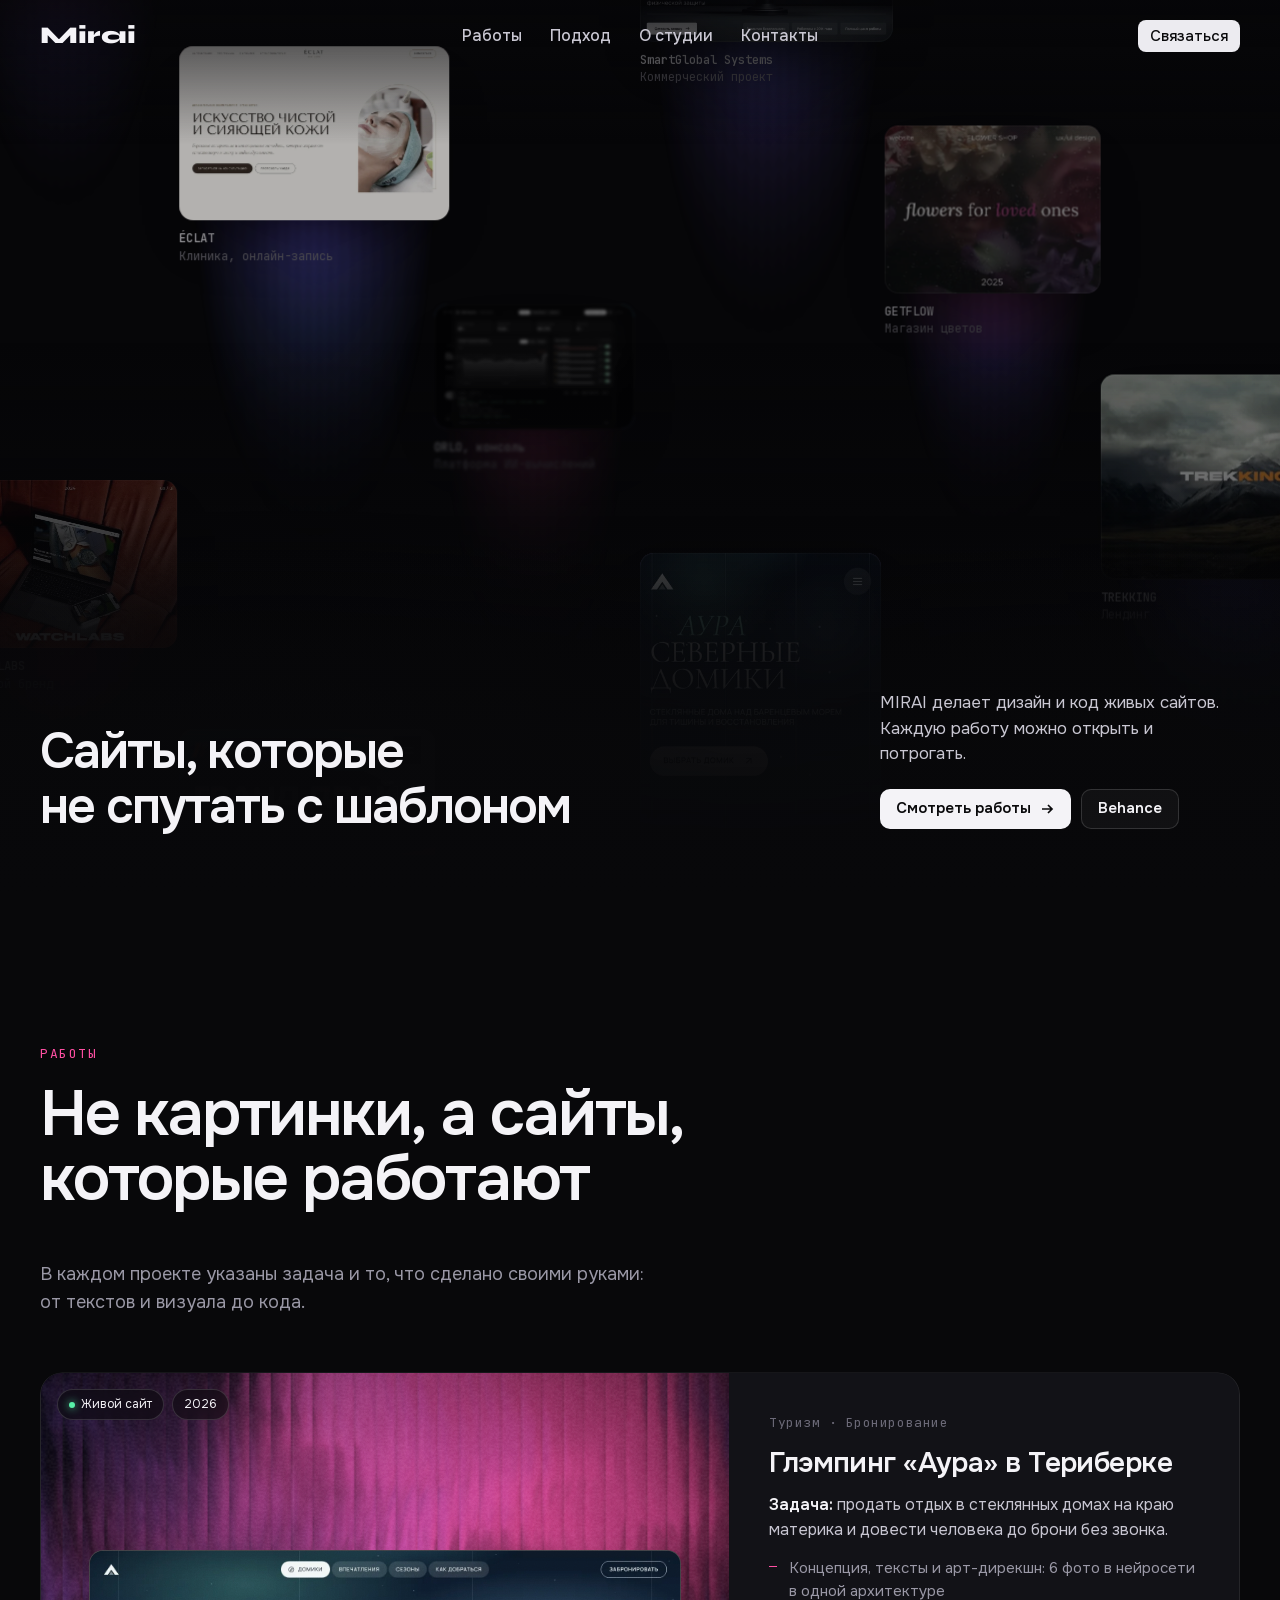
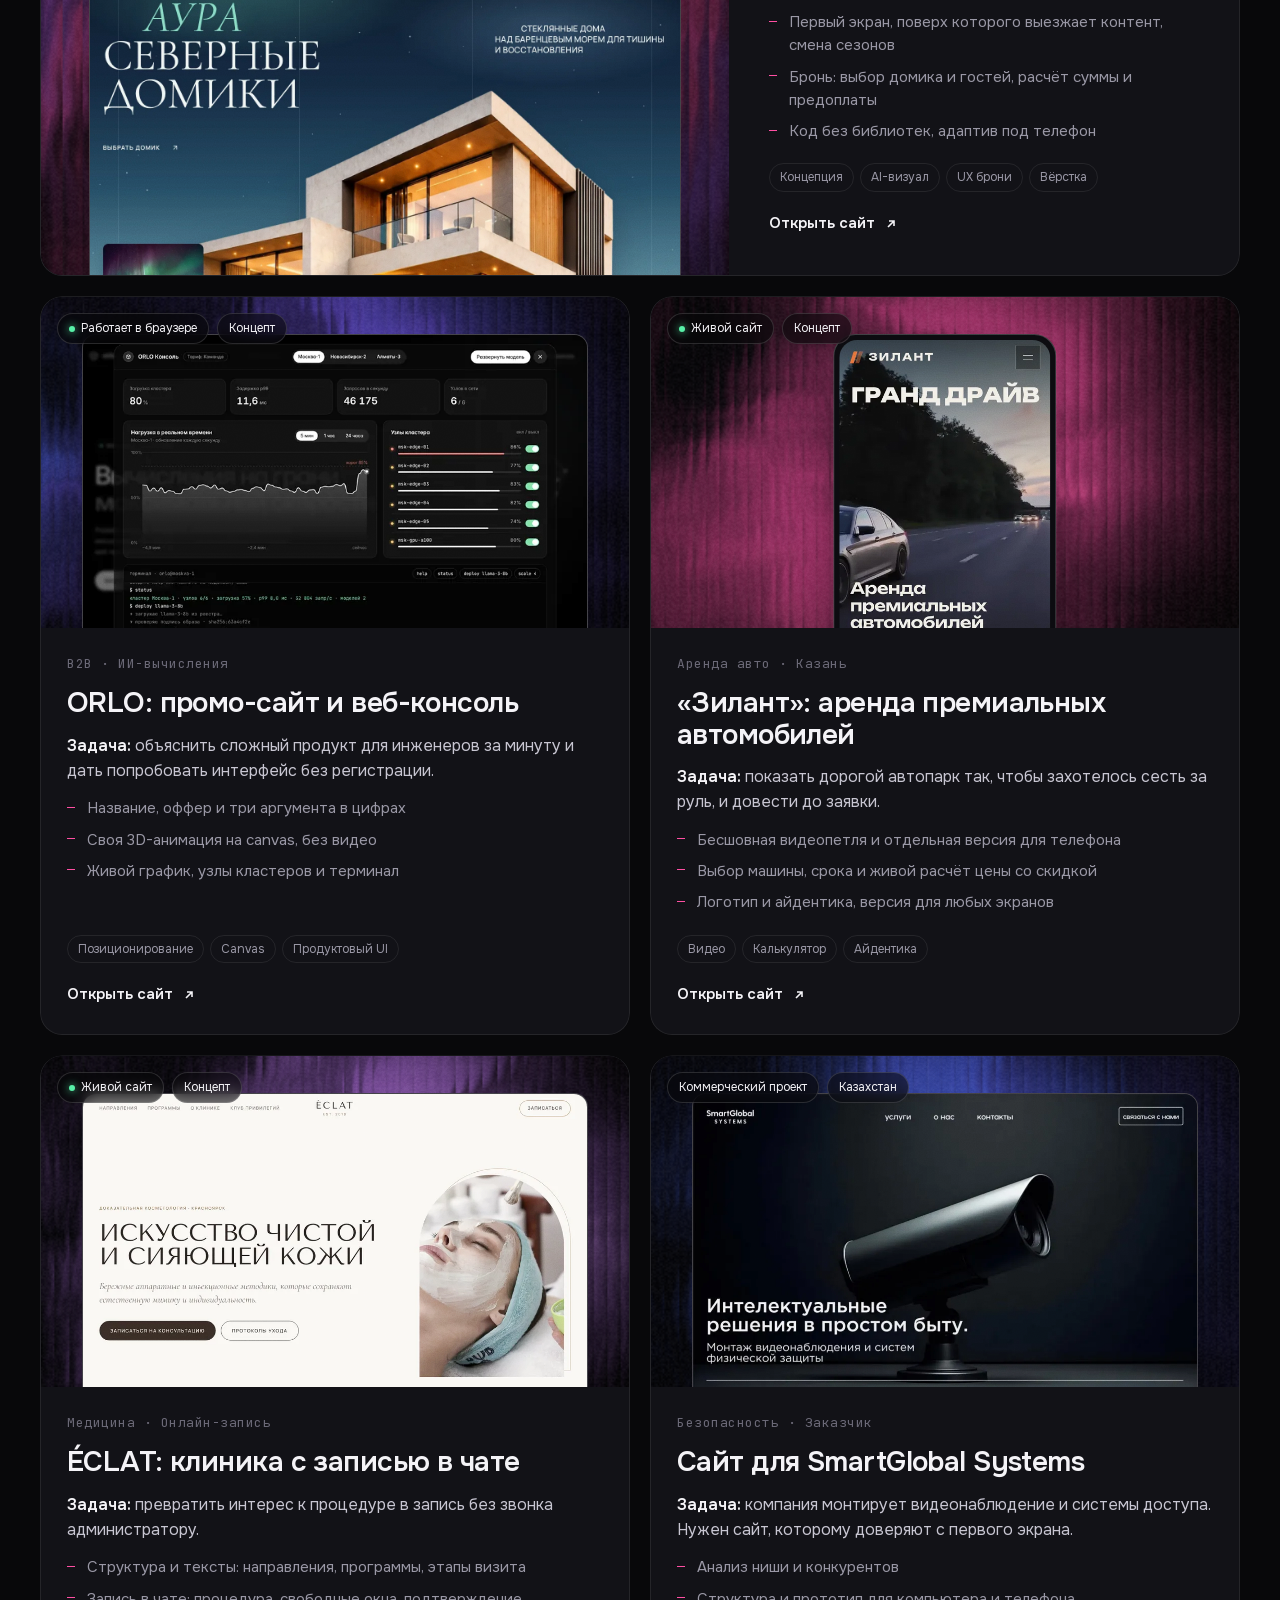
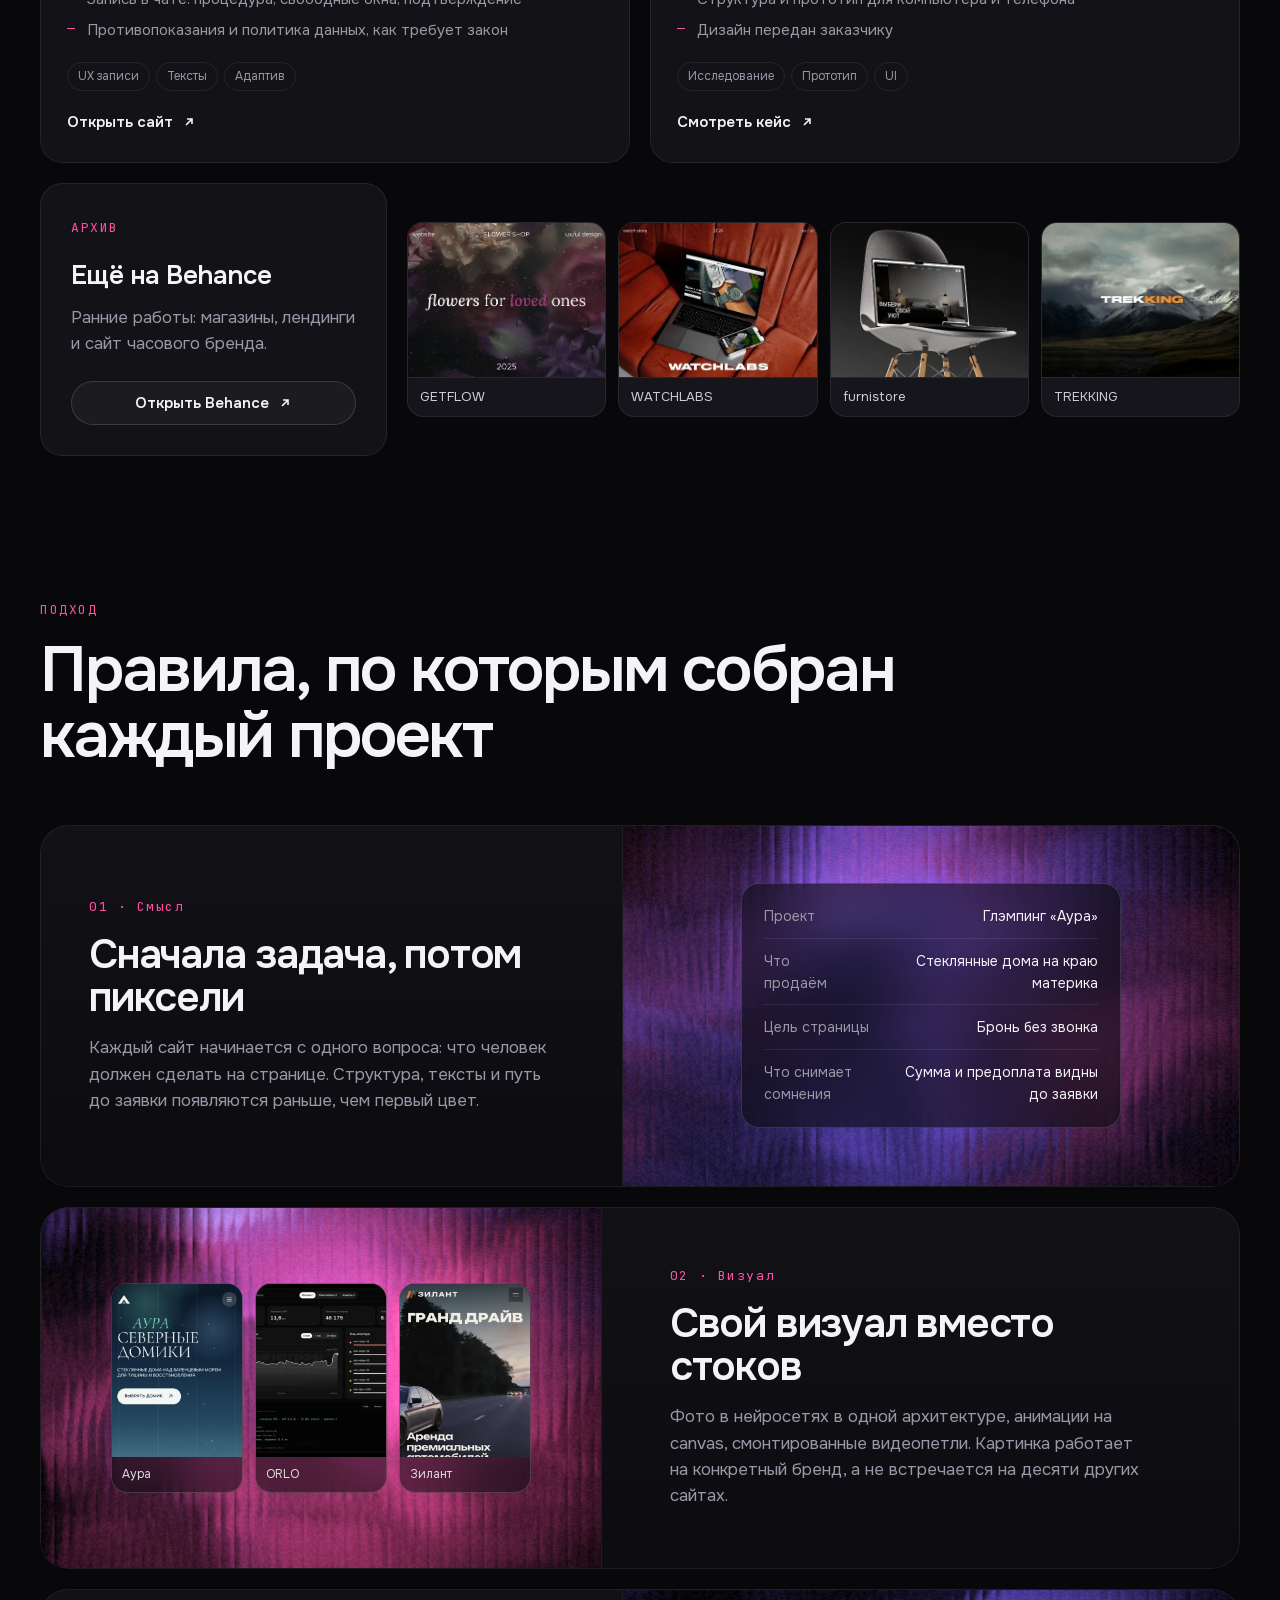
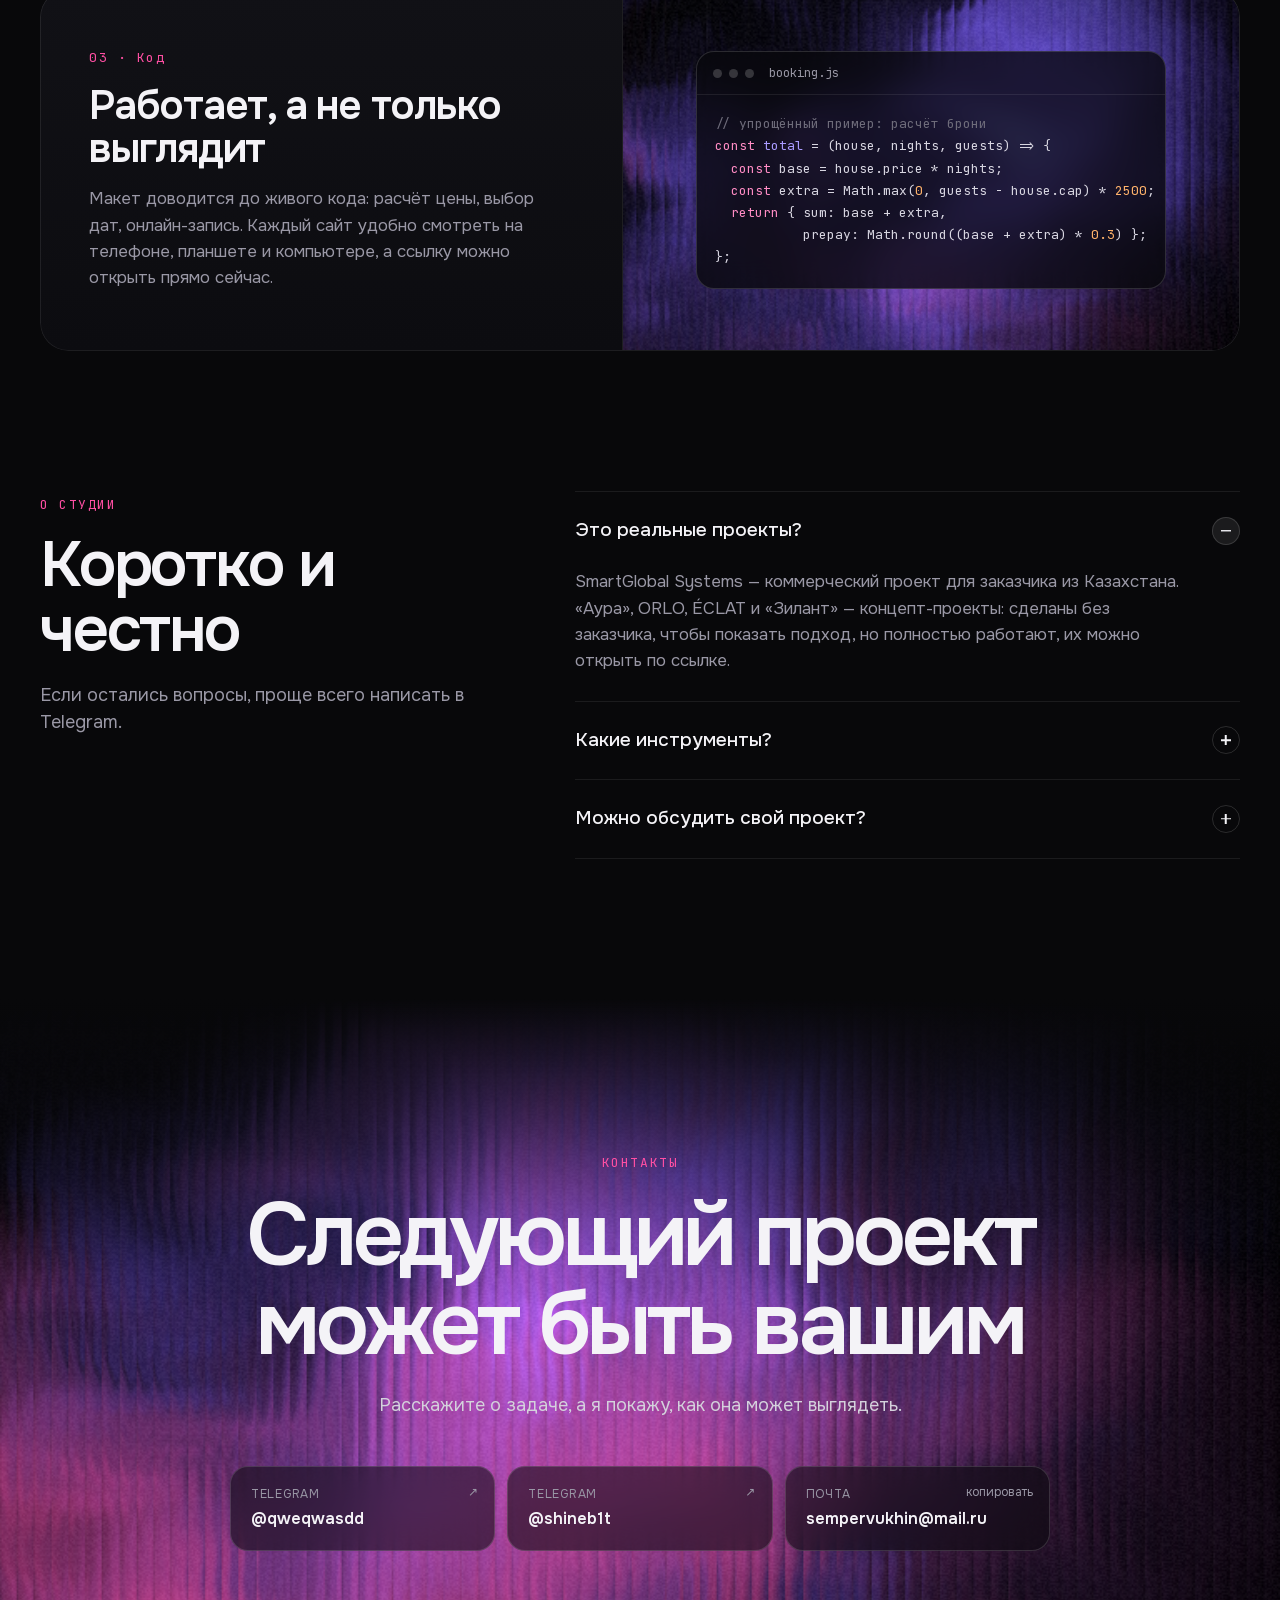
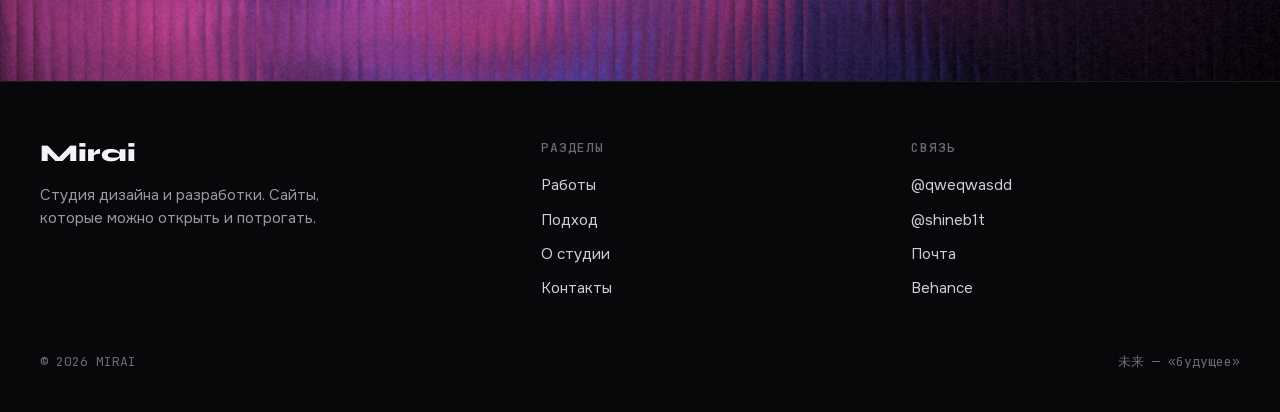
==== commit f82ec9cb: "Кнопка «наверх» и на компьютере Co-Authored-By: Claude Opus 5.5 <noreply@anthropic.com> Claude-Sessi" ====
--- a/index.html
+++ b/index.html
@@ -237,7 +237,7 @@
 .totop svg{width:20px;height:20px}
 .totop.show{opacity:1;transform:none;pointer-events:auto}
 .totop:active{transform:scale(.94)}
-@media (min-width:721px){.totop{display:none}}
+@media (min-width:721px){.totop{right:24px;bottom:24px;width:52px;height:52px}.totop:hover{background:#fff}}
 .toast{position:fixed;left:50%;bottom:24px;transform:translate(-50%,20px);opacity:0;pointer-events:none;padding:12px 18px;border-radius:999px;background:var(--text);color:#0a0a0c;font-weight:600;font-size:14px;transition:.3s;z-index:60}
 .toast.show{opacity:1;transform:translate(-50%,0)}
 
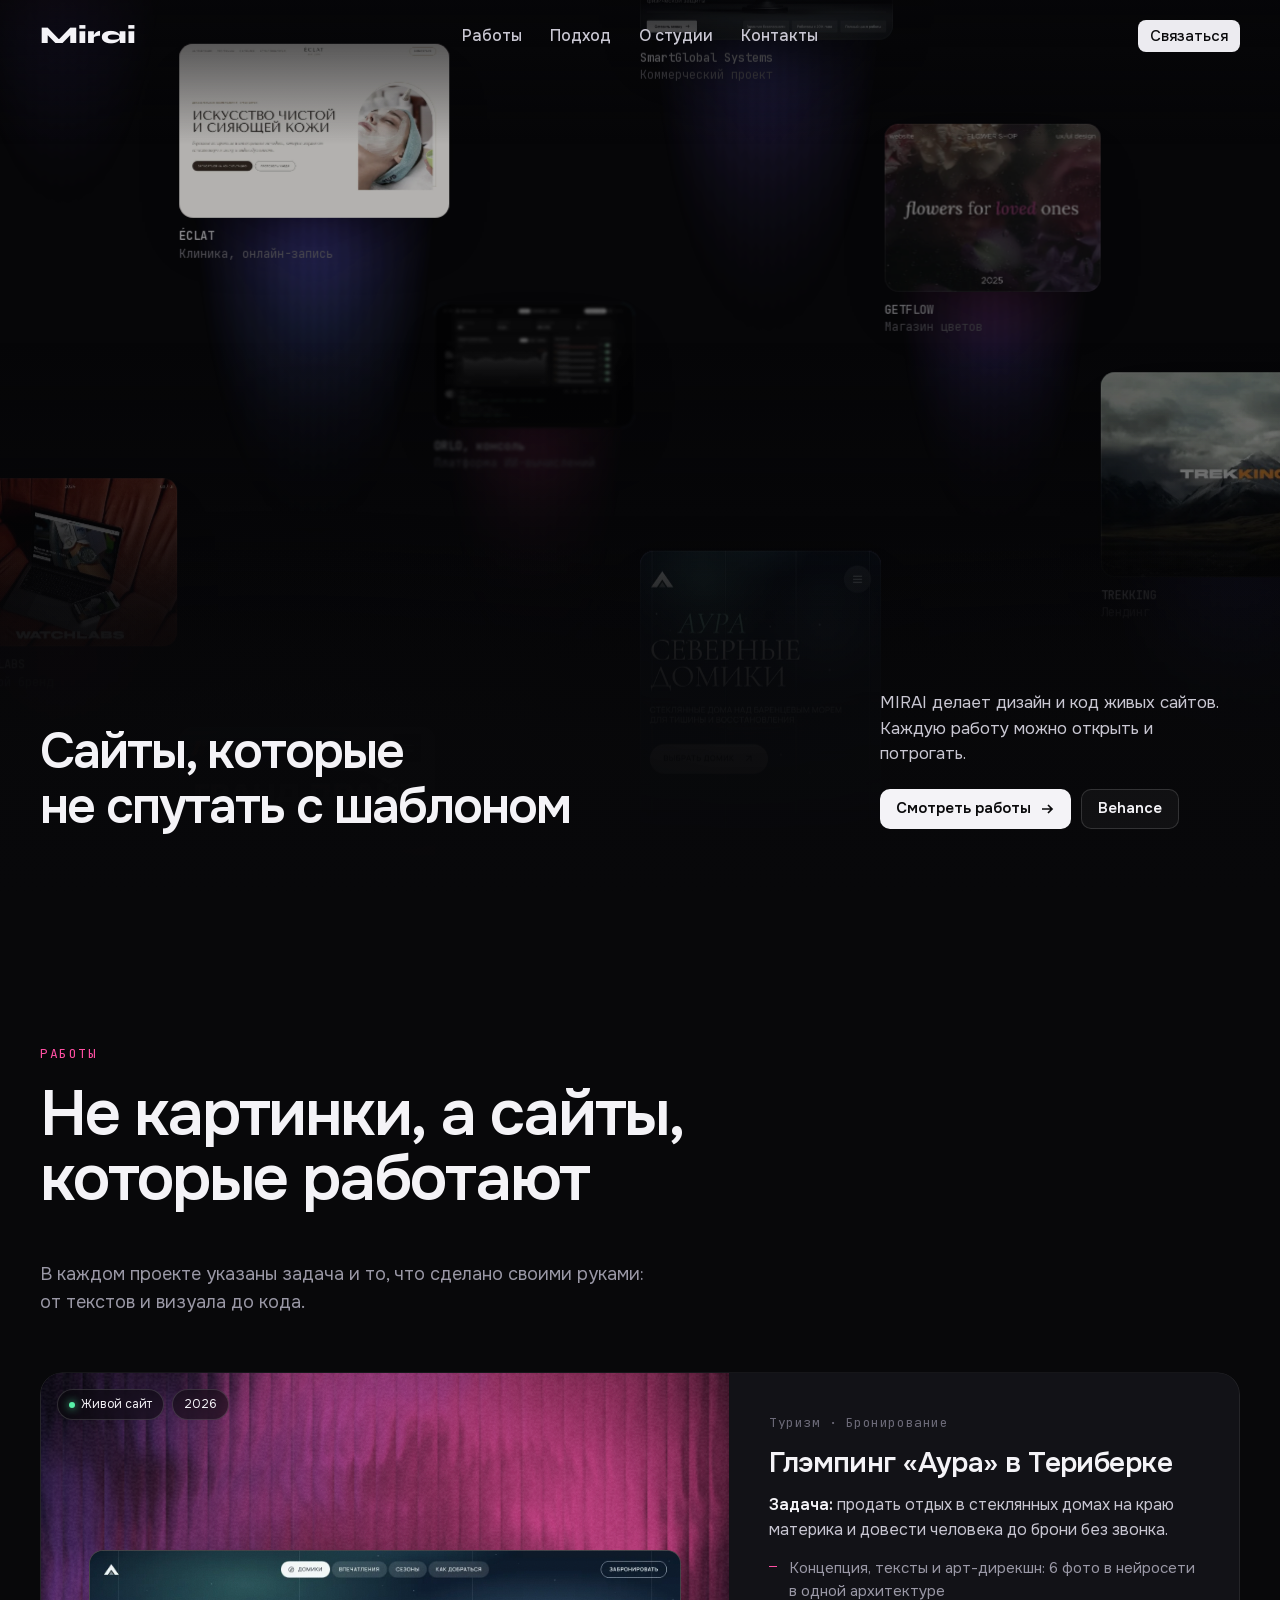
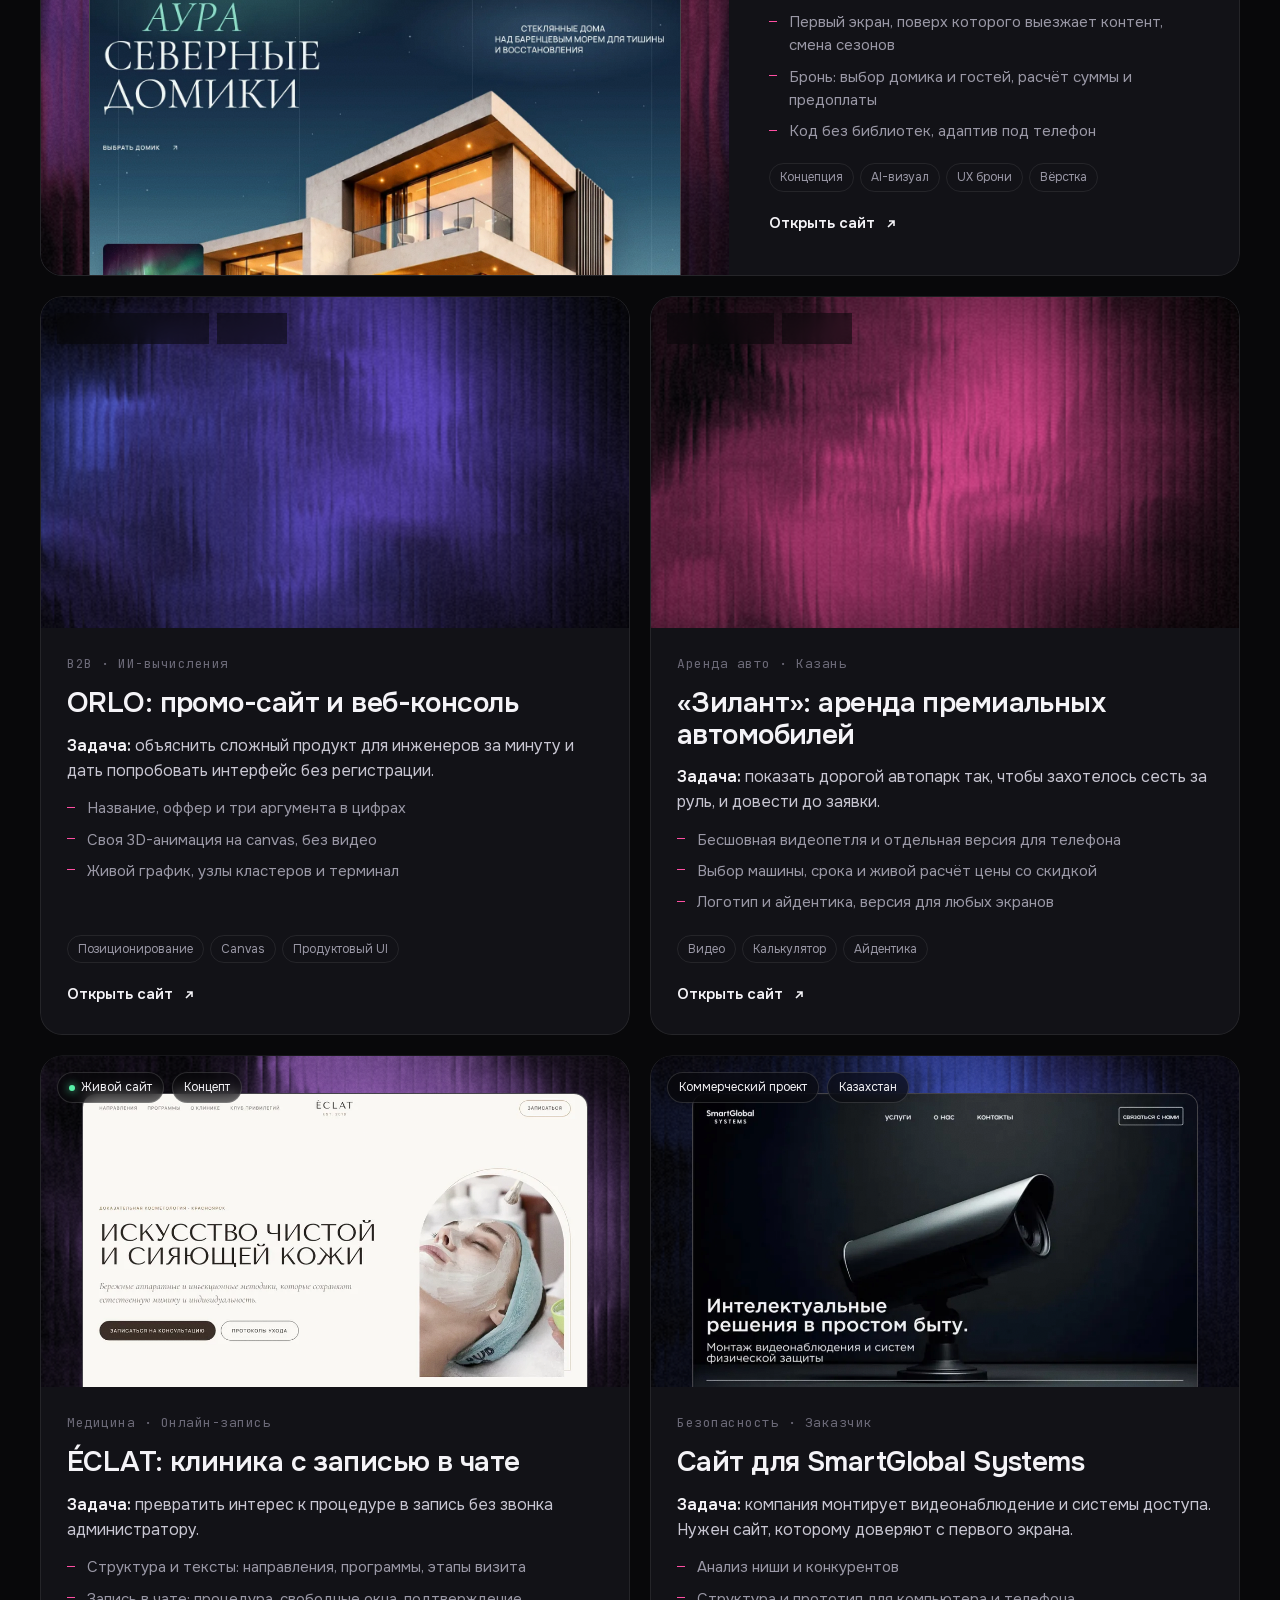
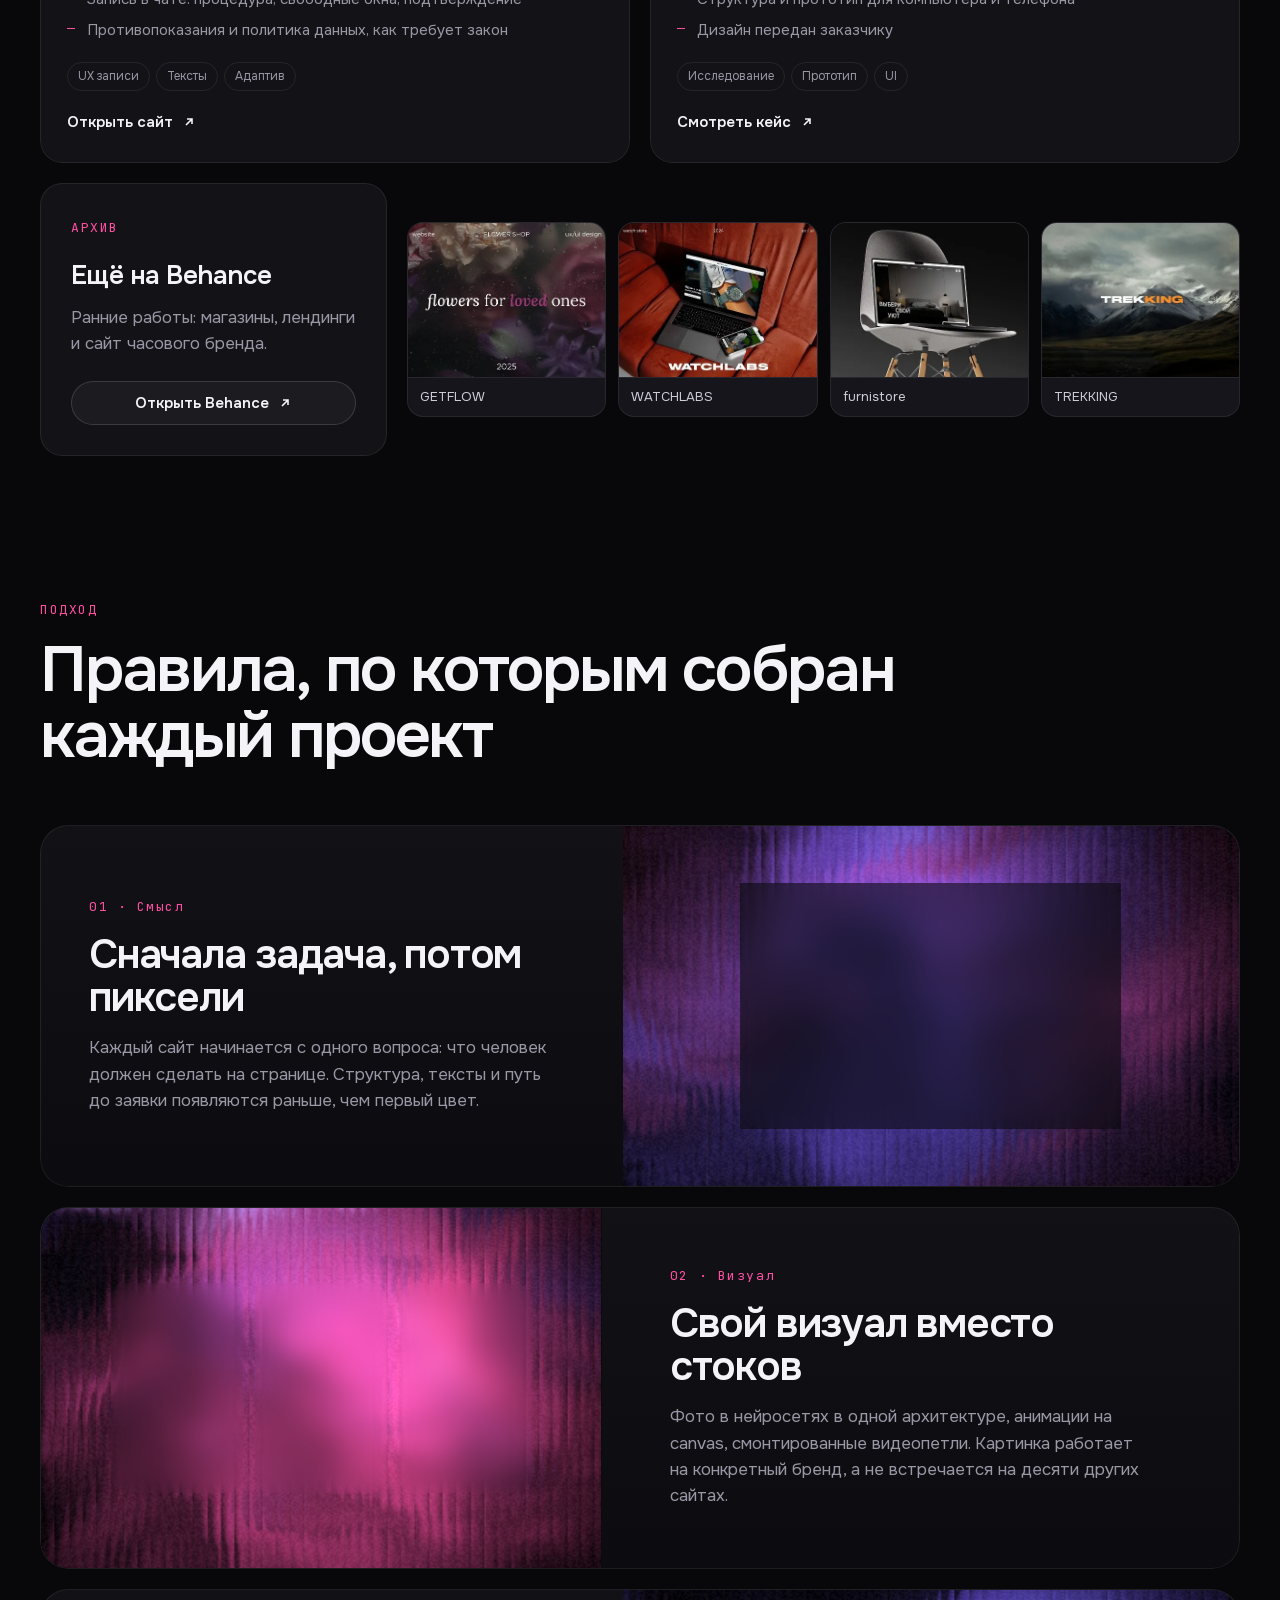
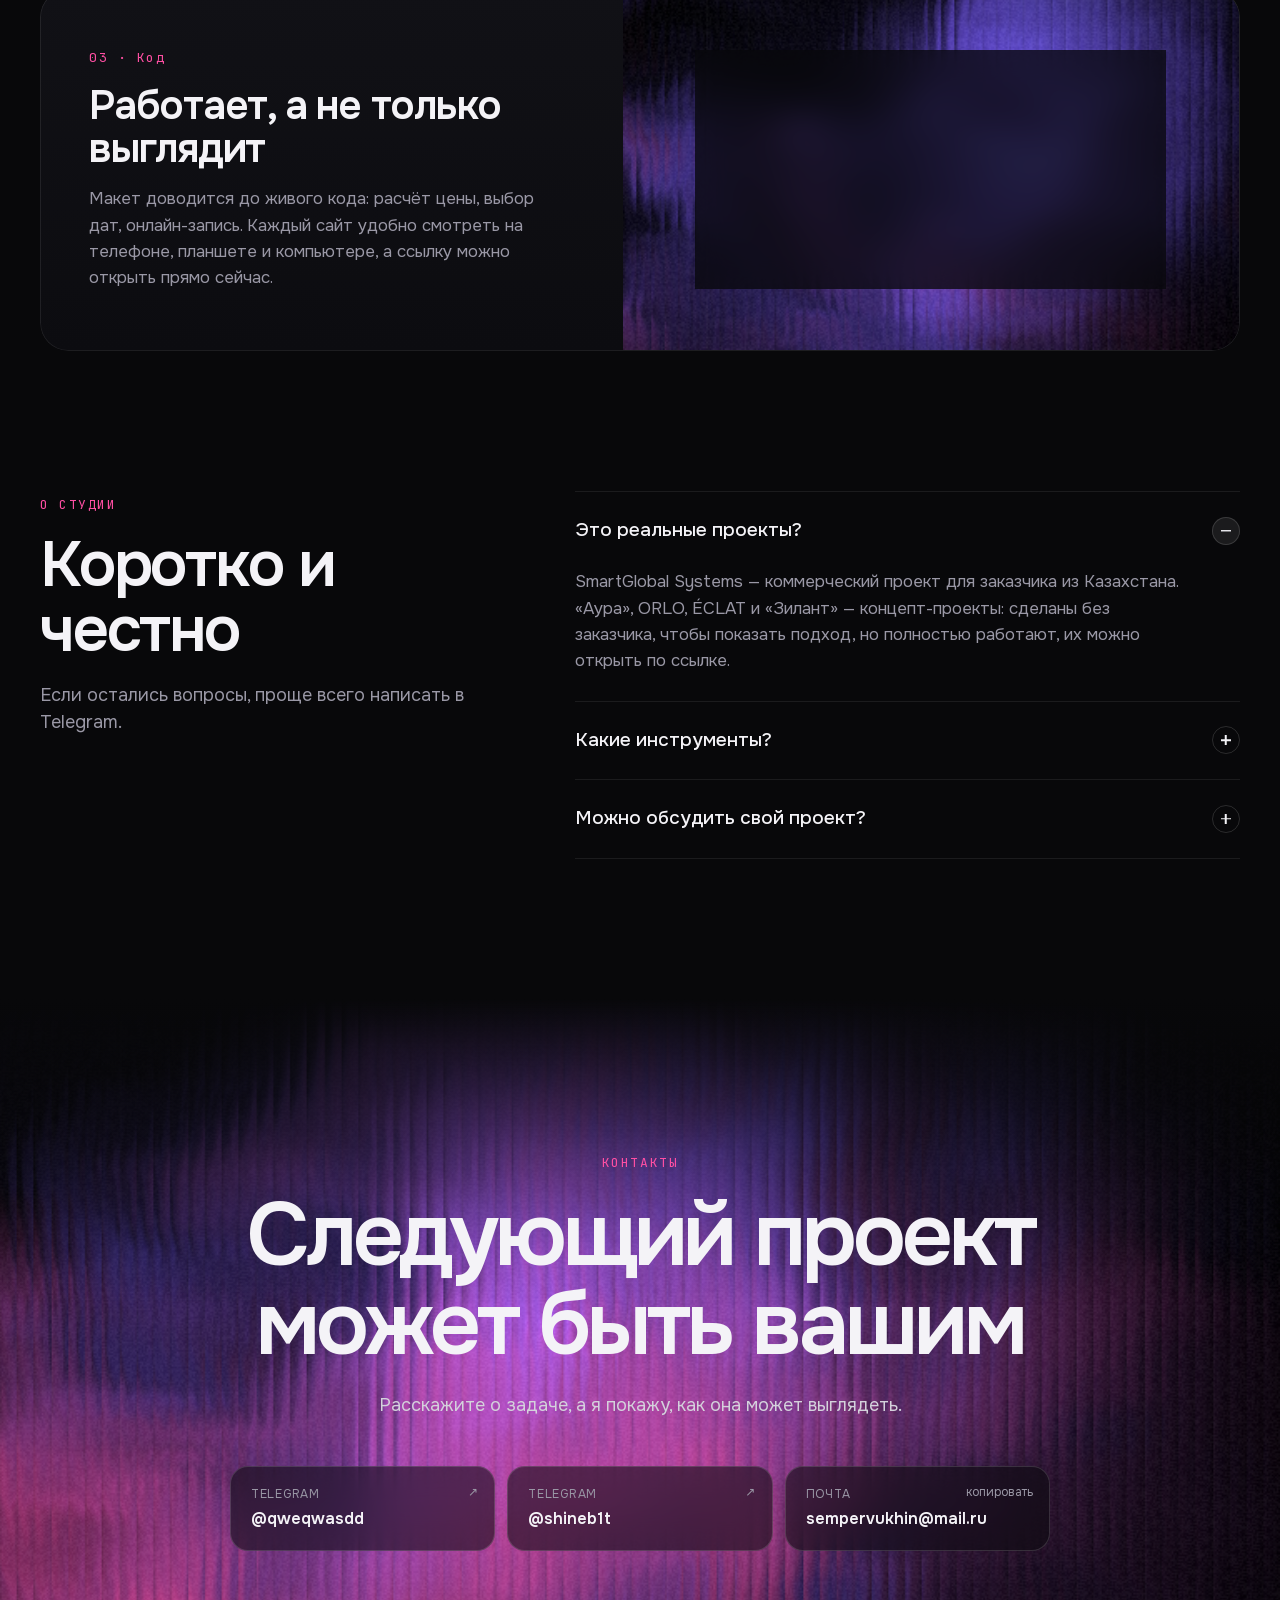
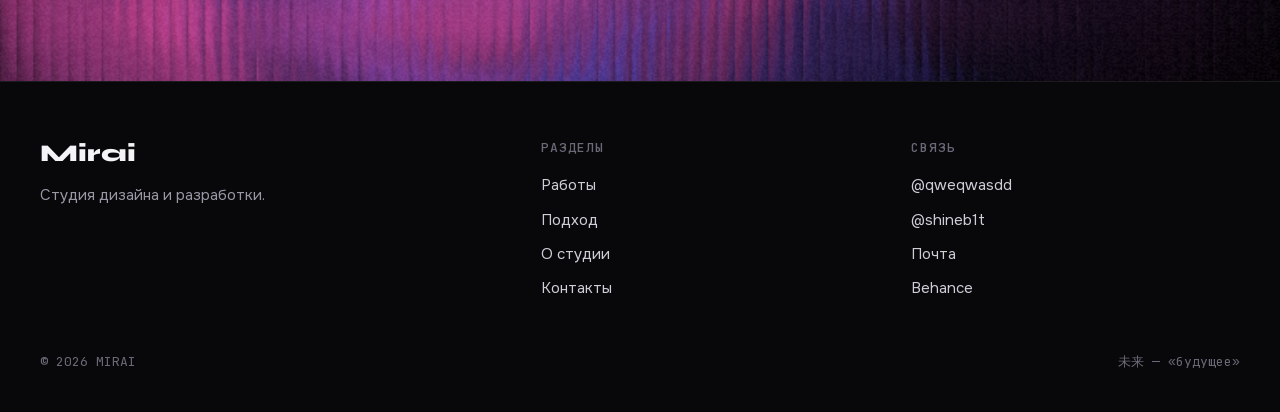
==== commit 1a699b6c: "Футер: только «Студия дизайна и разработки» Co-Authored-By: Claude Opus 5.5 <noreply@anthropic.com> " ====
--- a/index.html
+++ b/index.html
@@ -584,7 +584,7 @@
     <div class="foot">
       <div>
         <a href="#top" class="wordmark">Mirai</a>
-        <p>Студия дизайна и разработки. Сайты, которые можно открыть и потрогать.</p>
+        <p>Студия дизайна и разработки.</p>
       </div>
       <div>
         <h4 class="mono">Разделы</h4>
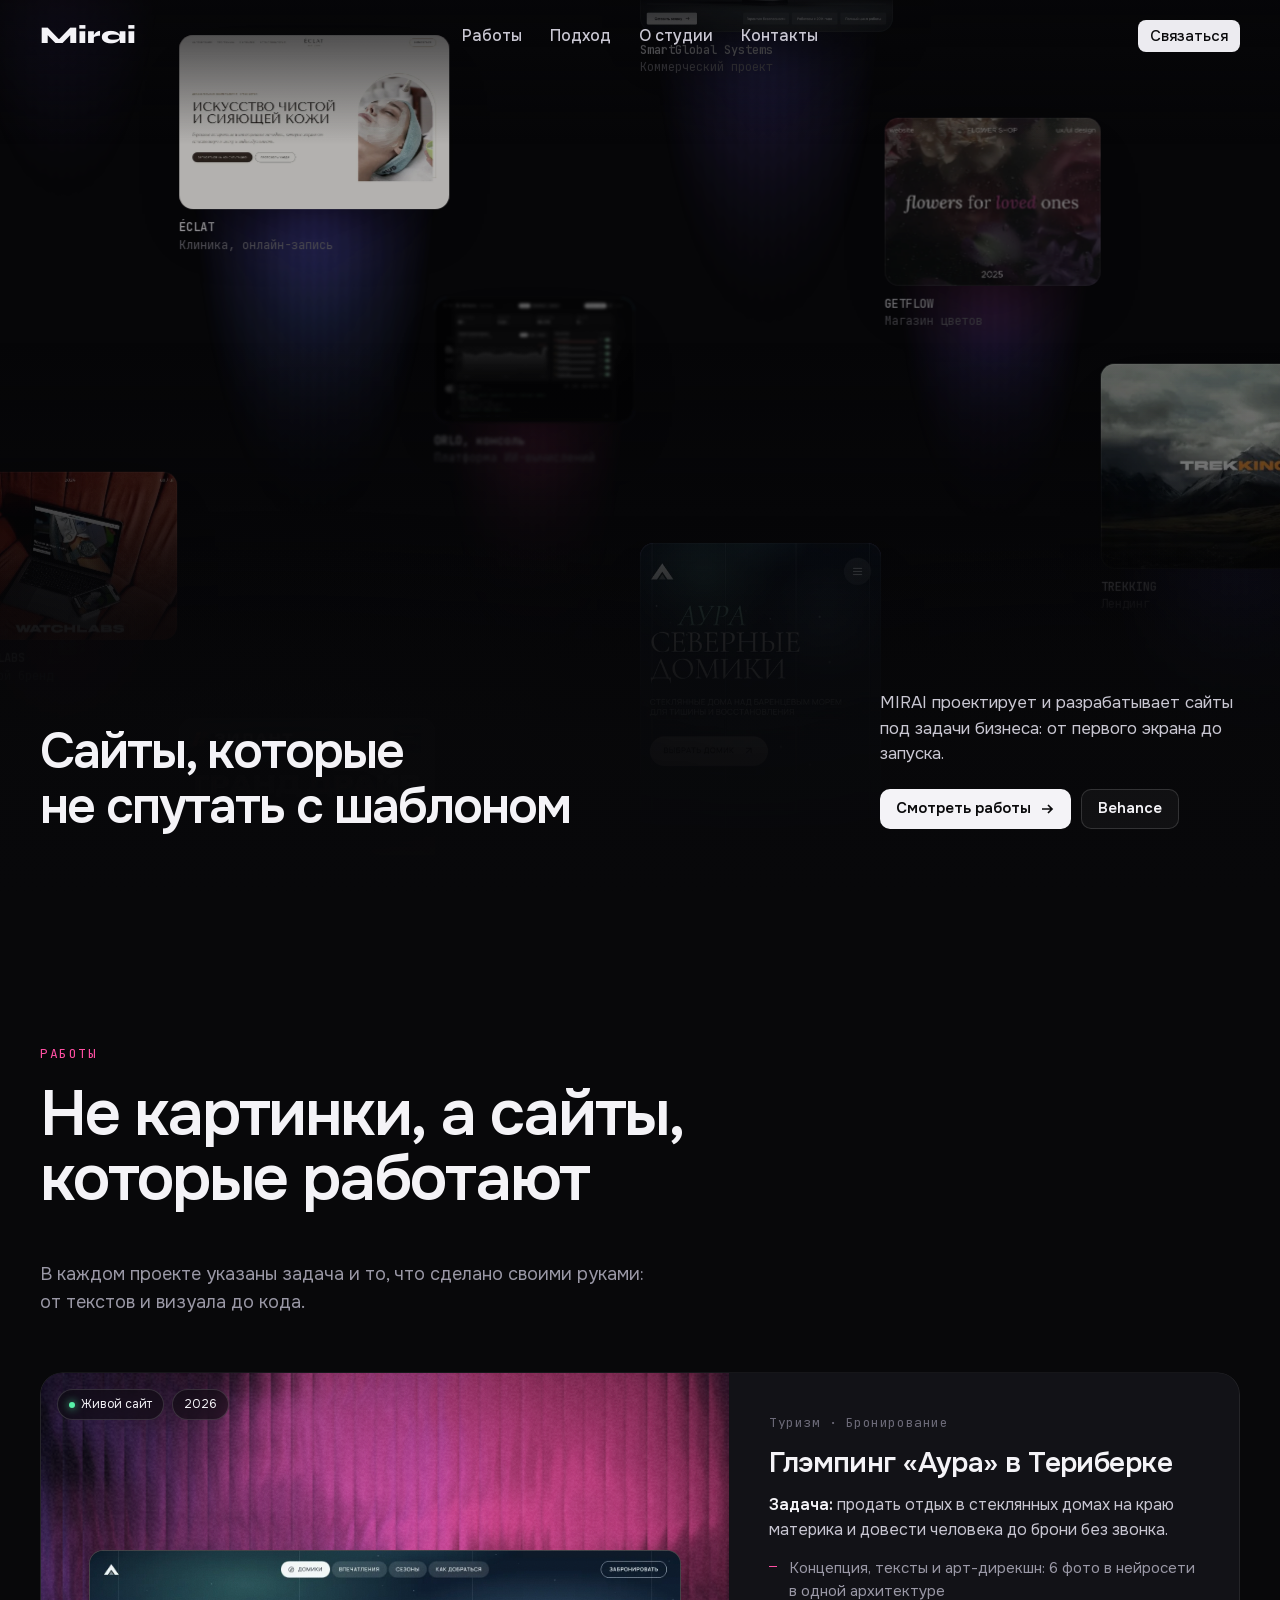
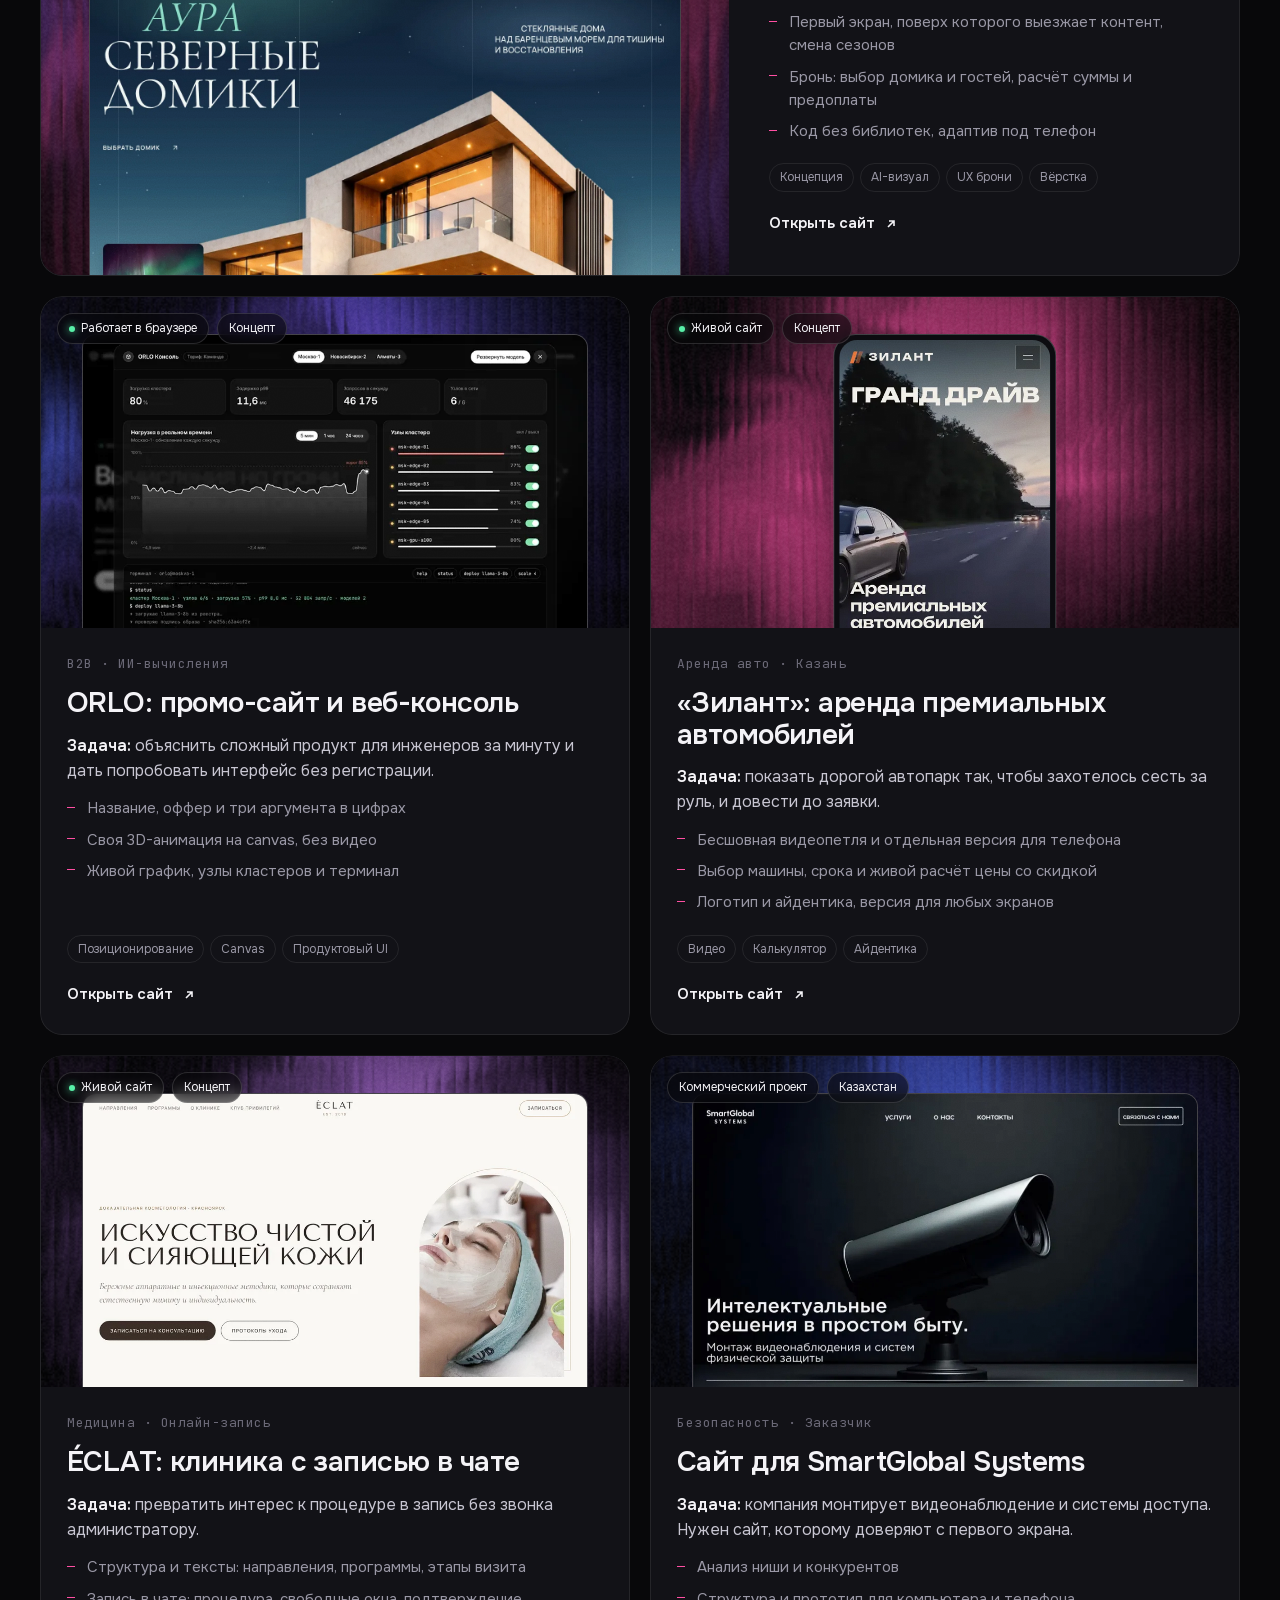
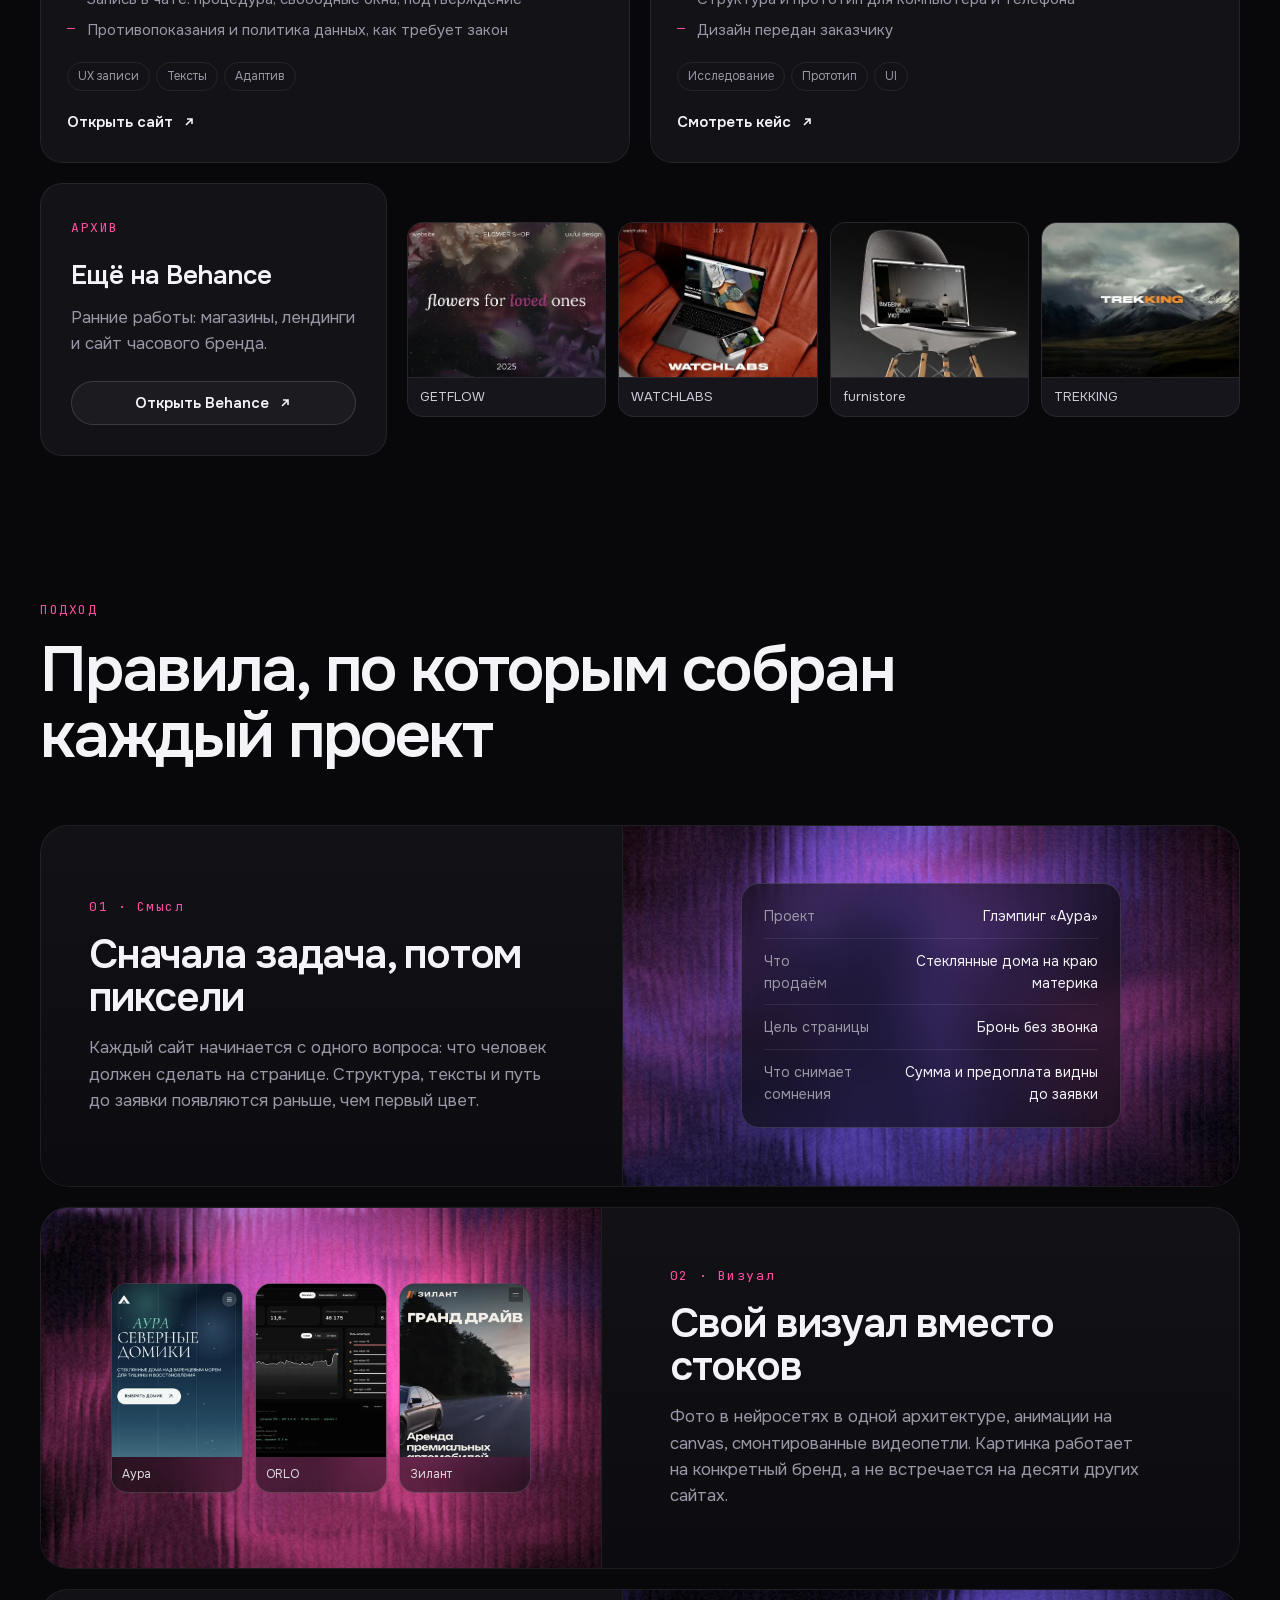
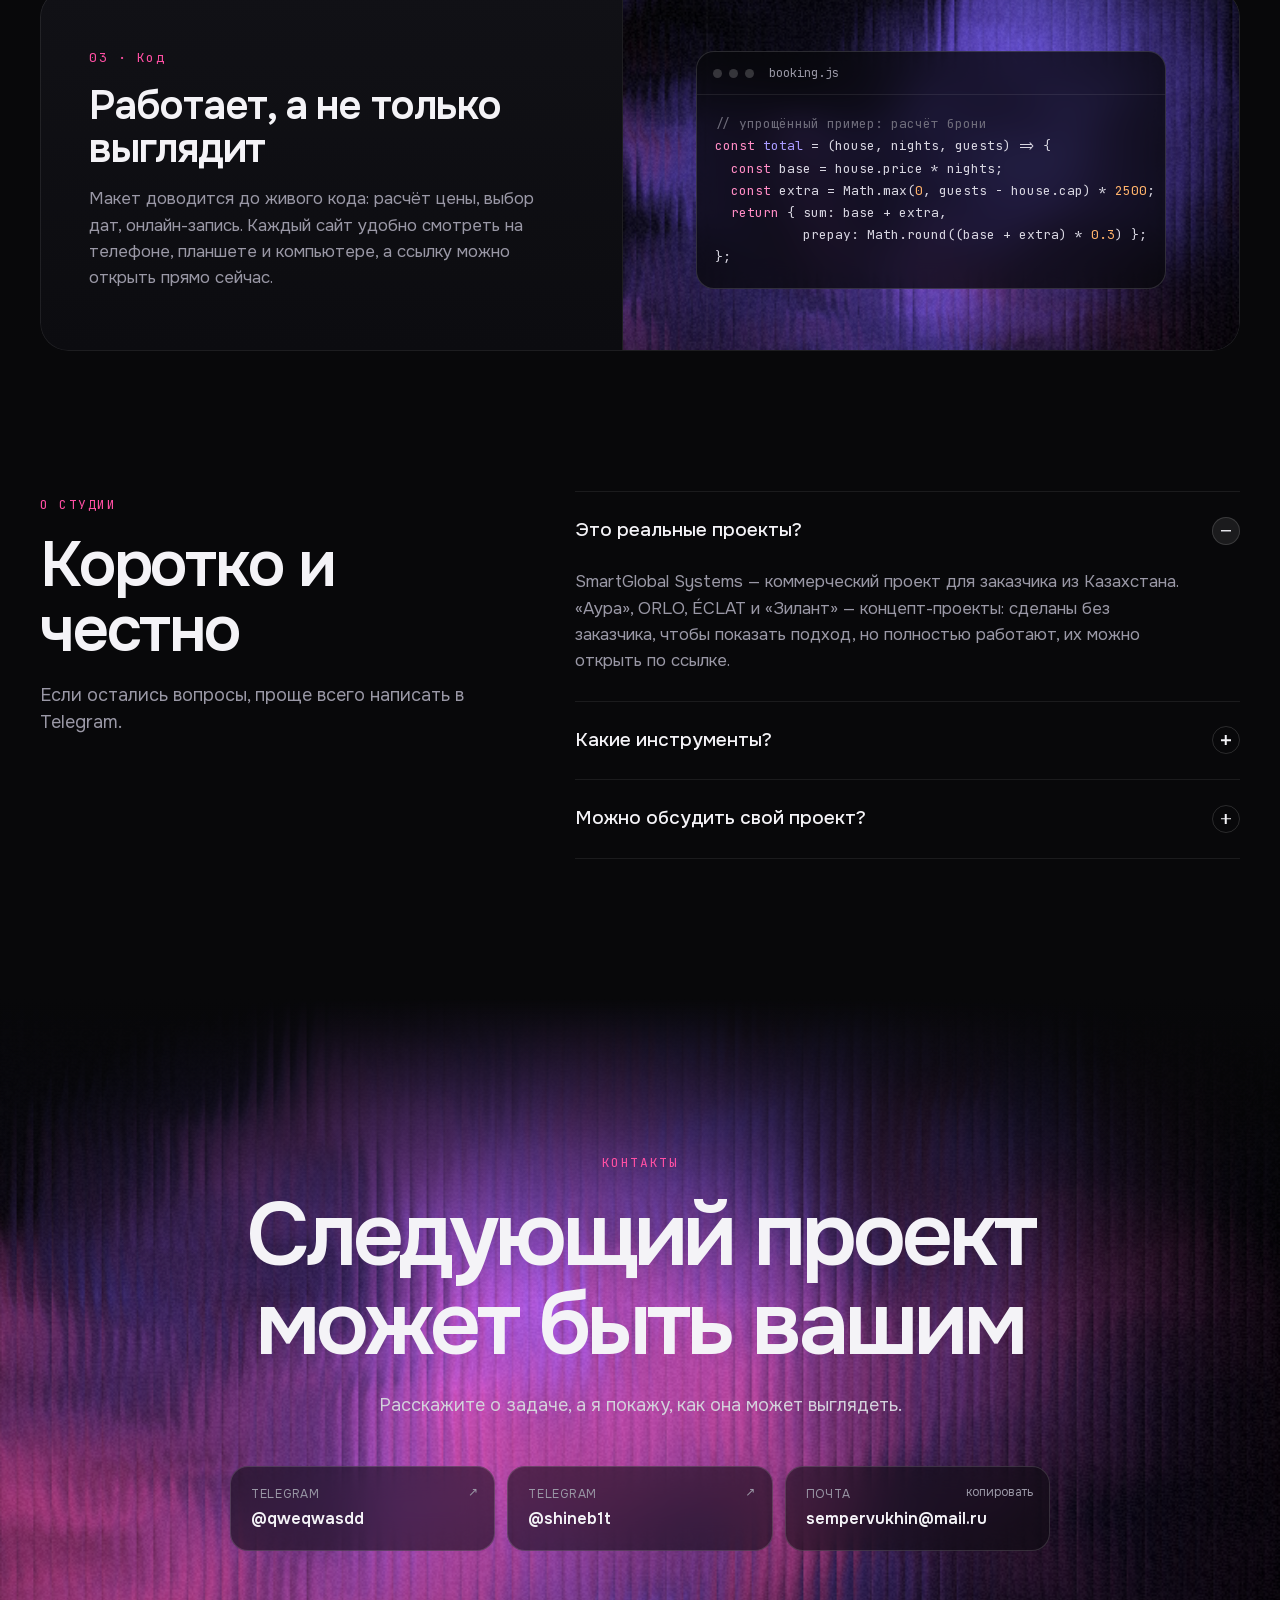
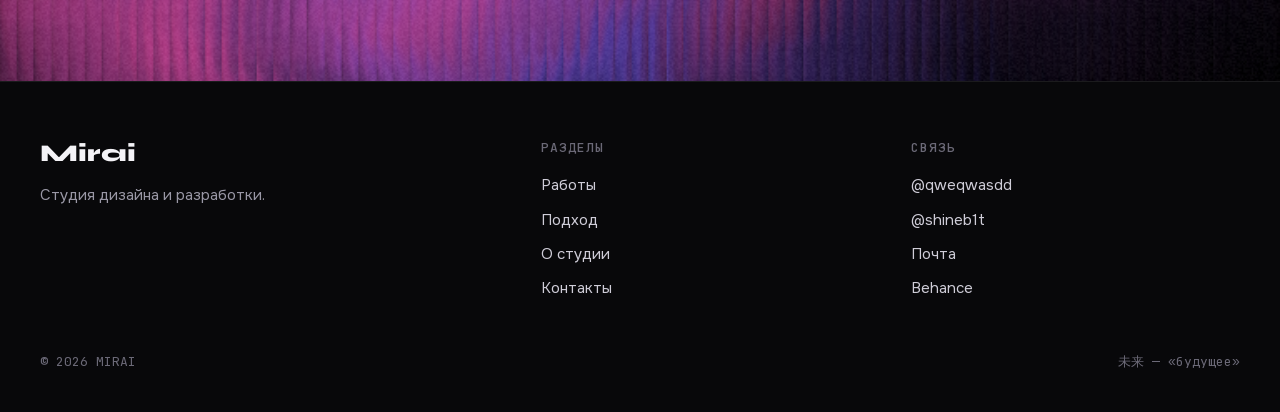
==== commit 97b10547: "Первый экран: новый подзаголовок Co-Authored-By: Claude Opus 5.5 <noreply@anthropic.com> Claude-Sess" ====
--- a/index.html
+++ b/index.html
@@ -328,7 +328,7 @@
         </h1>
       </div>
       <div class="hero-side">
-        <p class="lead">MIRAI делает дизайн и код живых сайтов. Каждую работу можно открыть и потрогать.</p>
+        <p class="lead">MIRAI проектирует и разрабатывает сайты под задачи бизнеса: от первого экрана до запуска.</p>
         <div class="hero-actions">
           <a class="btn btn-light btn-sm" href="#work">Смотреть работы
             <svg viewBox="0 0 16 16" fill="none" stroke="currentColor" stroke-width="1.7"><path d="M3 8h10M9 4l4 4-4 4"/></svg></a>
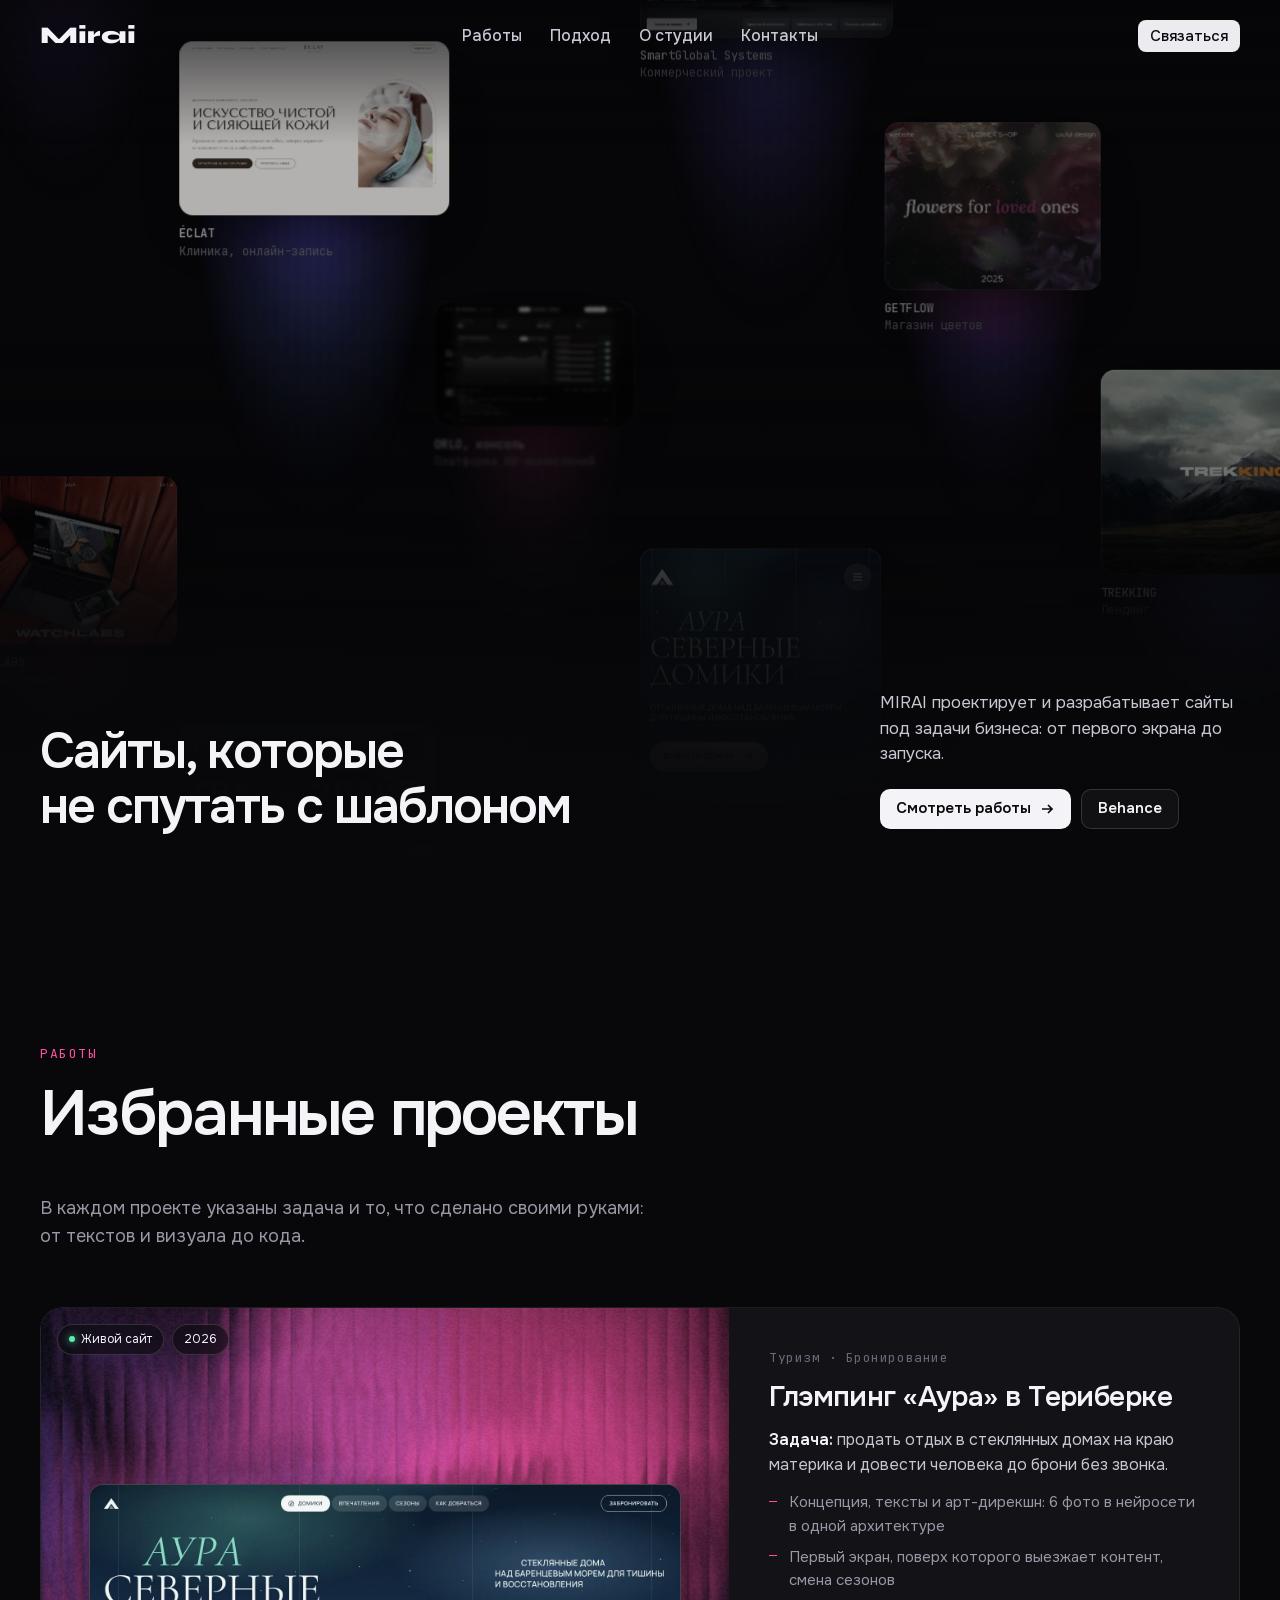
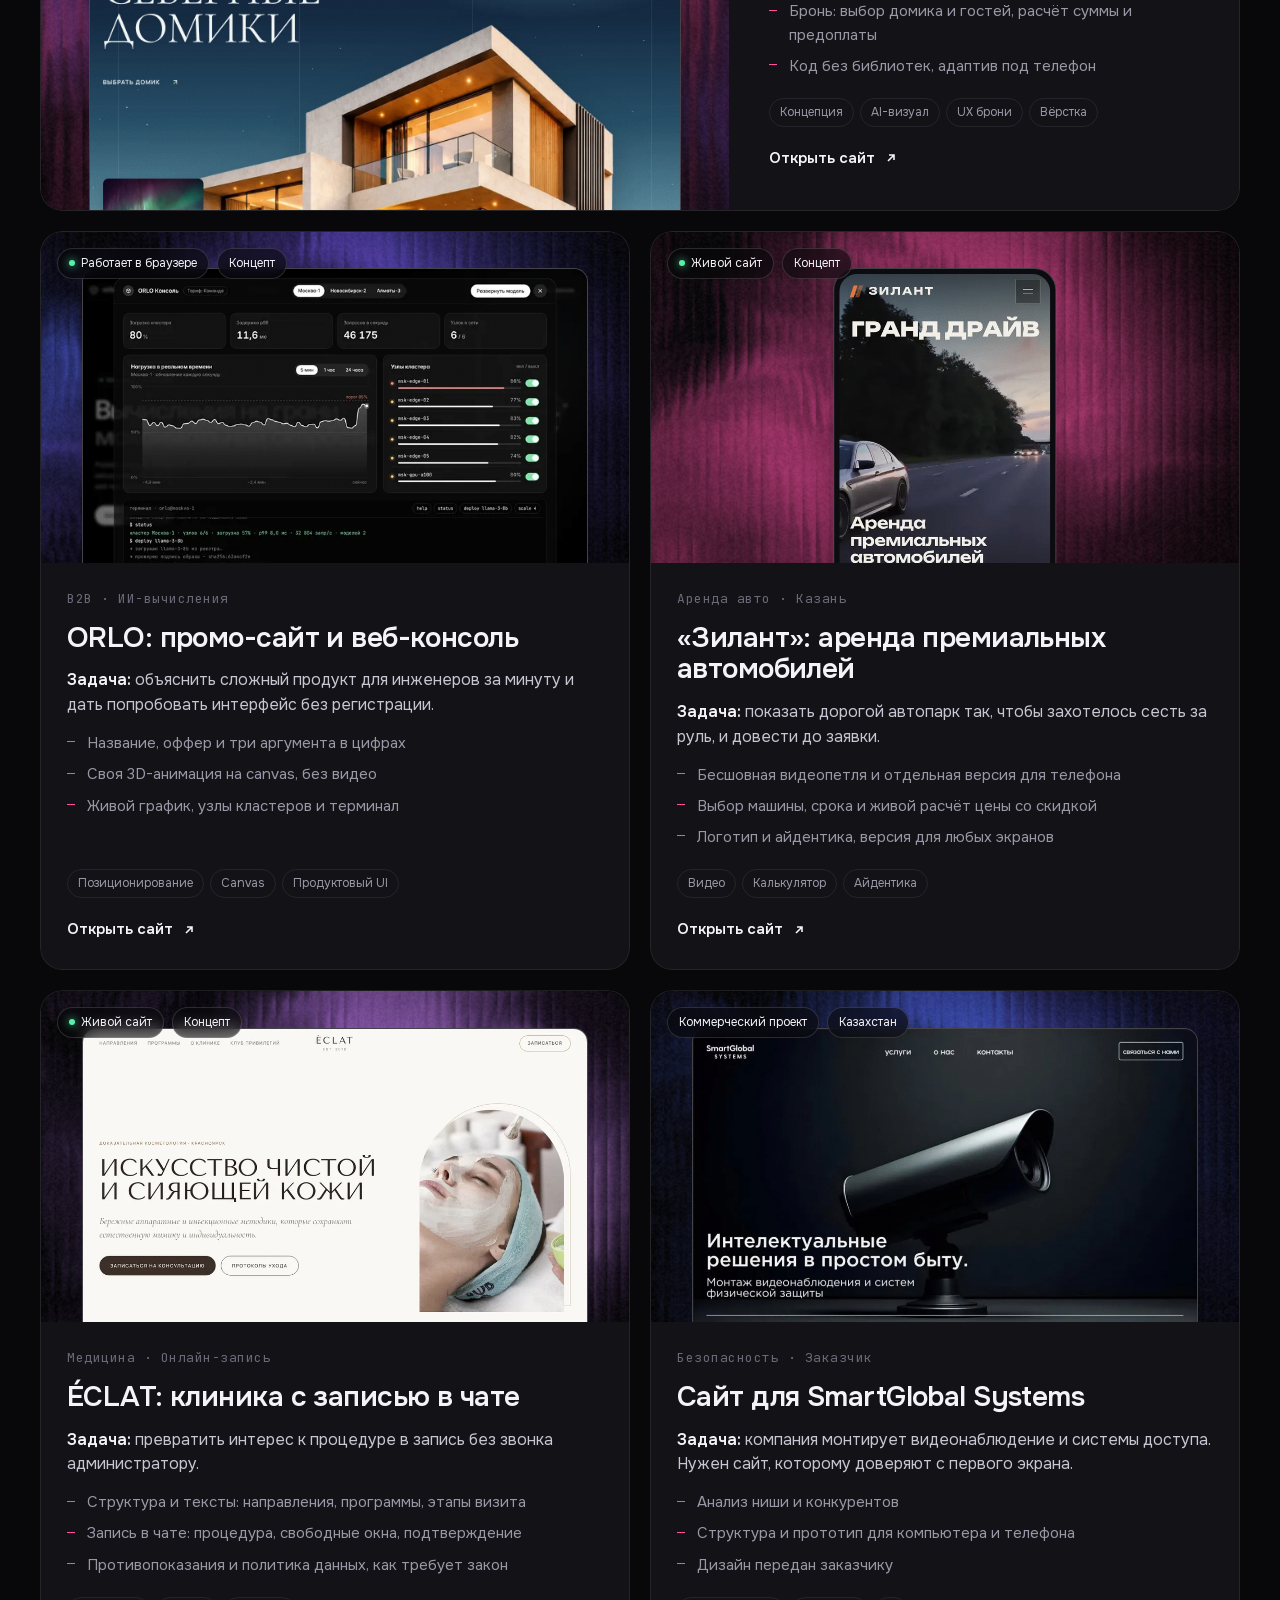
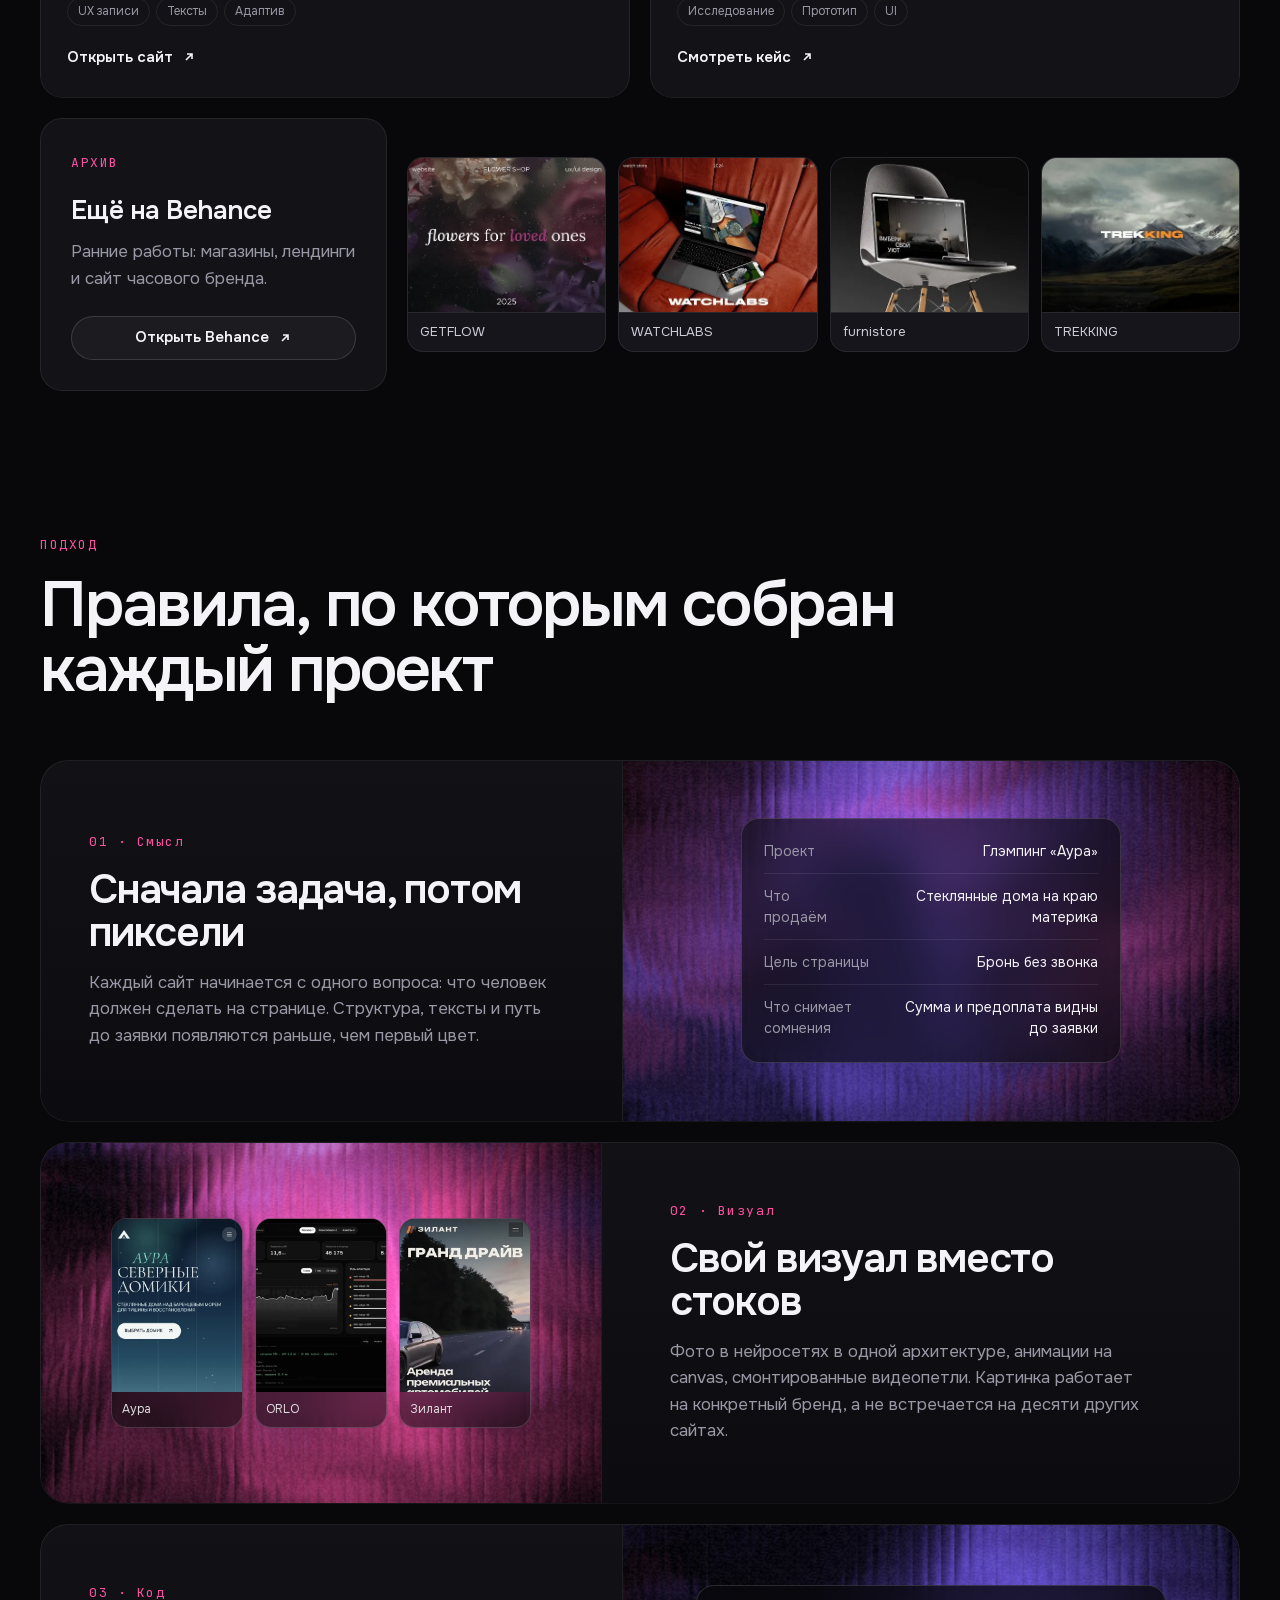
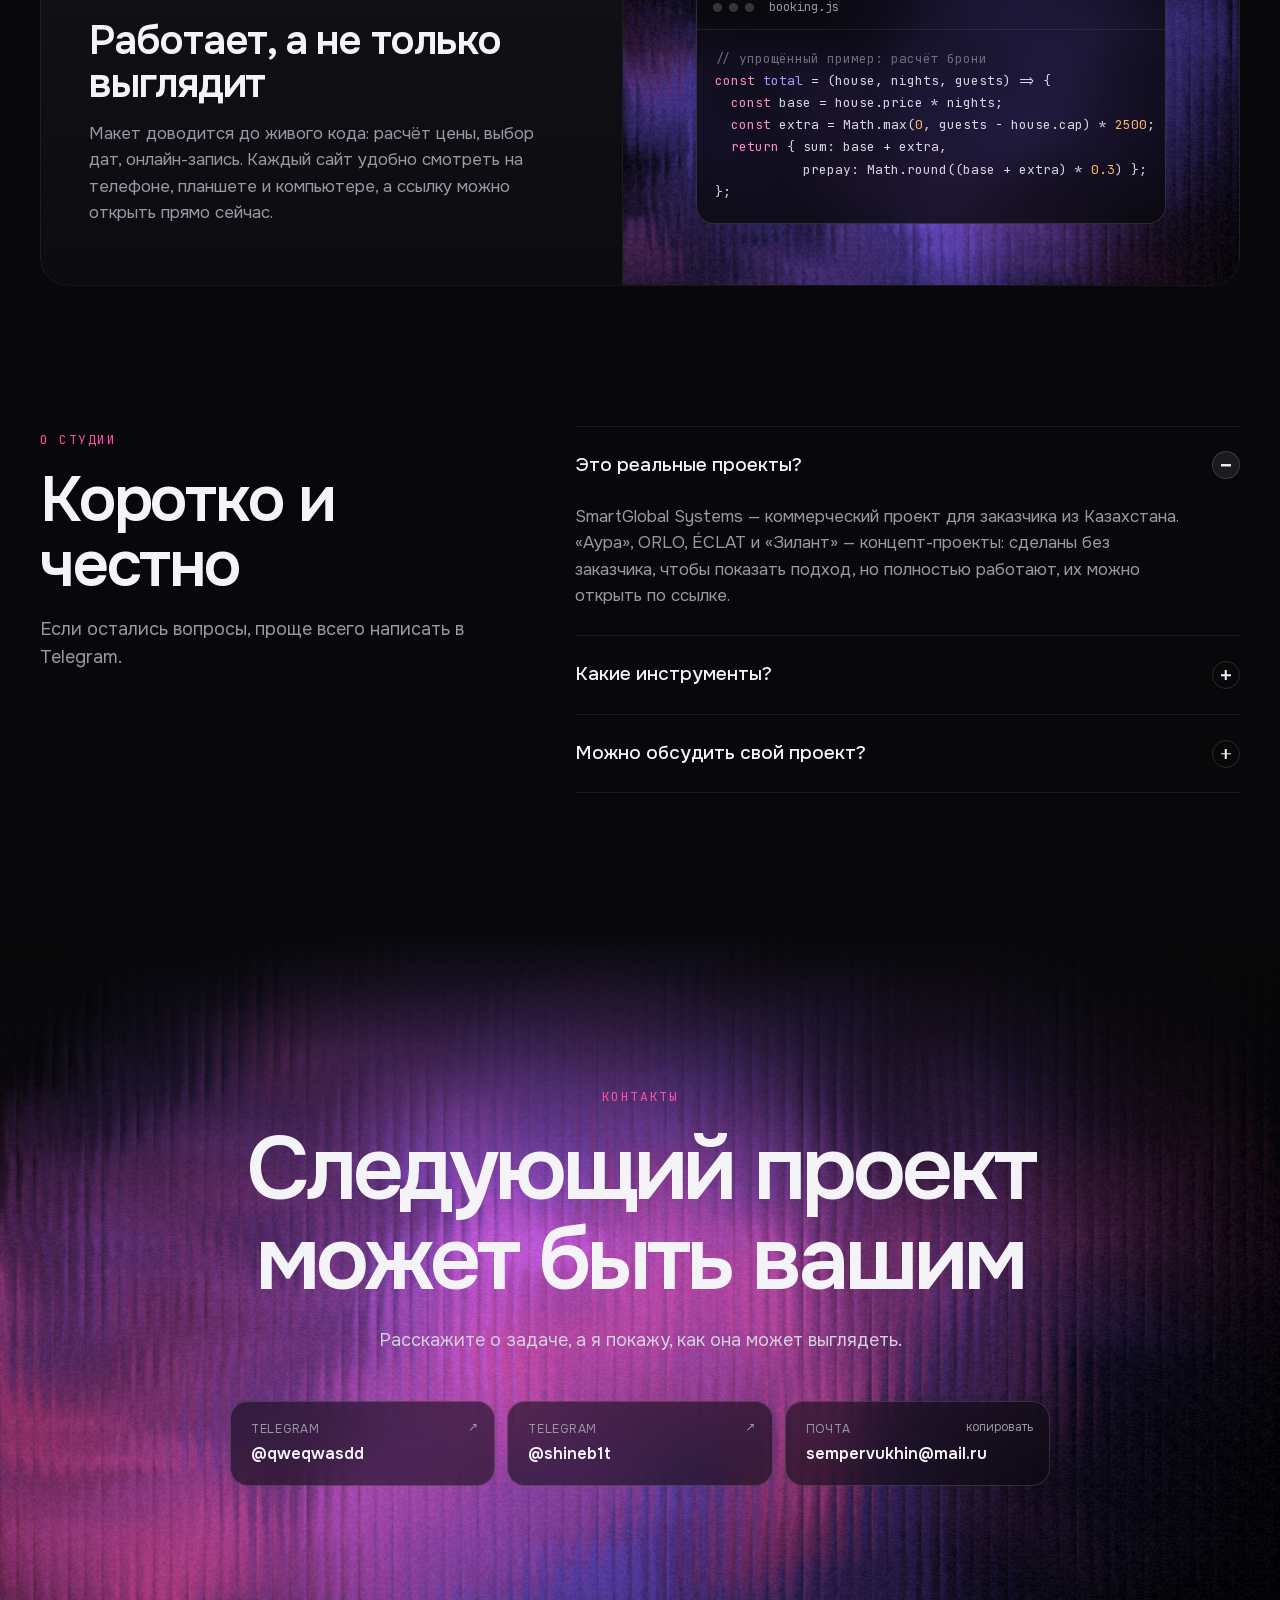
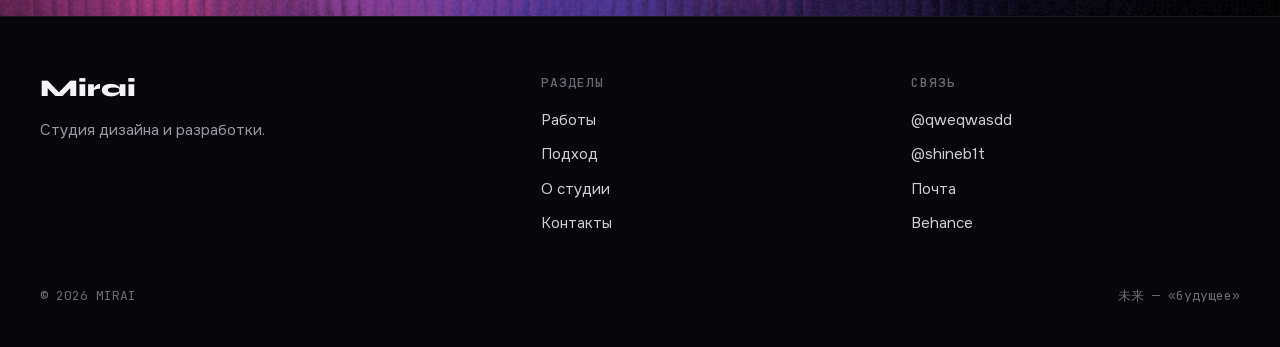
==== commit 9021b3ad: "Работы: новый заголовок раздела Co-Authored-By: Claude Opus 5.5 <noreply@anthropic.com> Claude-Sessi" ====
--- a/index.html
+++ b/index.html
@@ -344,7 +344,7 @@
       <div class="sec-head rv">
         <div>
           <span class="eyebrow mono">Работы</span>
-          <h2>Не картинки, а сайты, которые работают</h2>
+          <h2>Избранные проекты</h2>
         </div>
         <p class="sub">В каждом проекте указаны задача и то, что сделано своими руками: от текстов и визуала до кода.</p>
       </div>
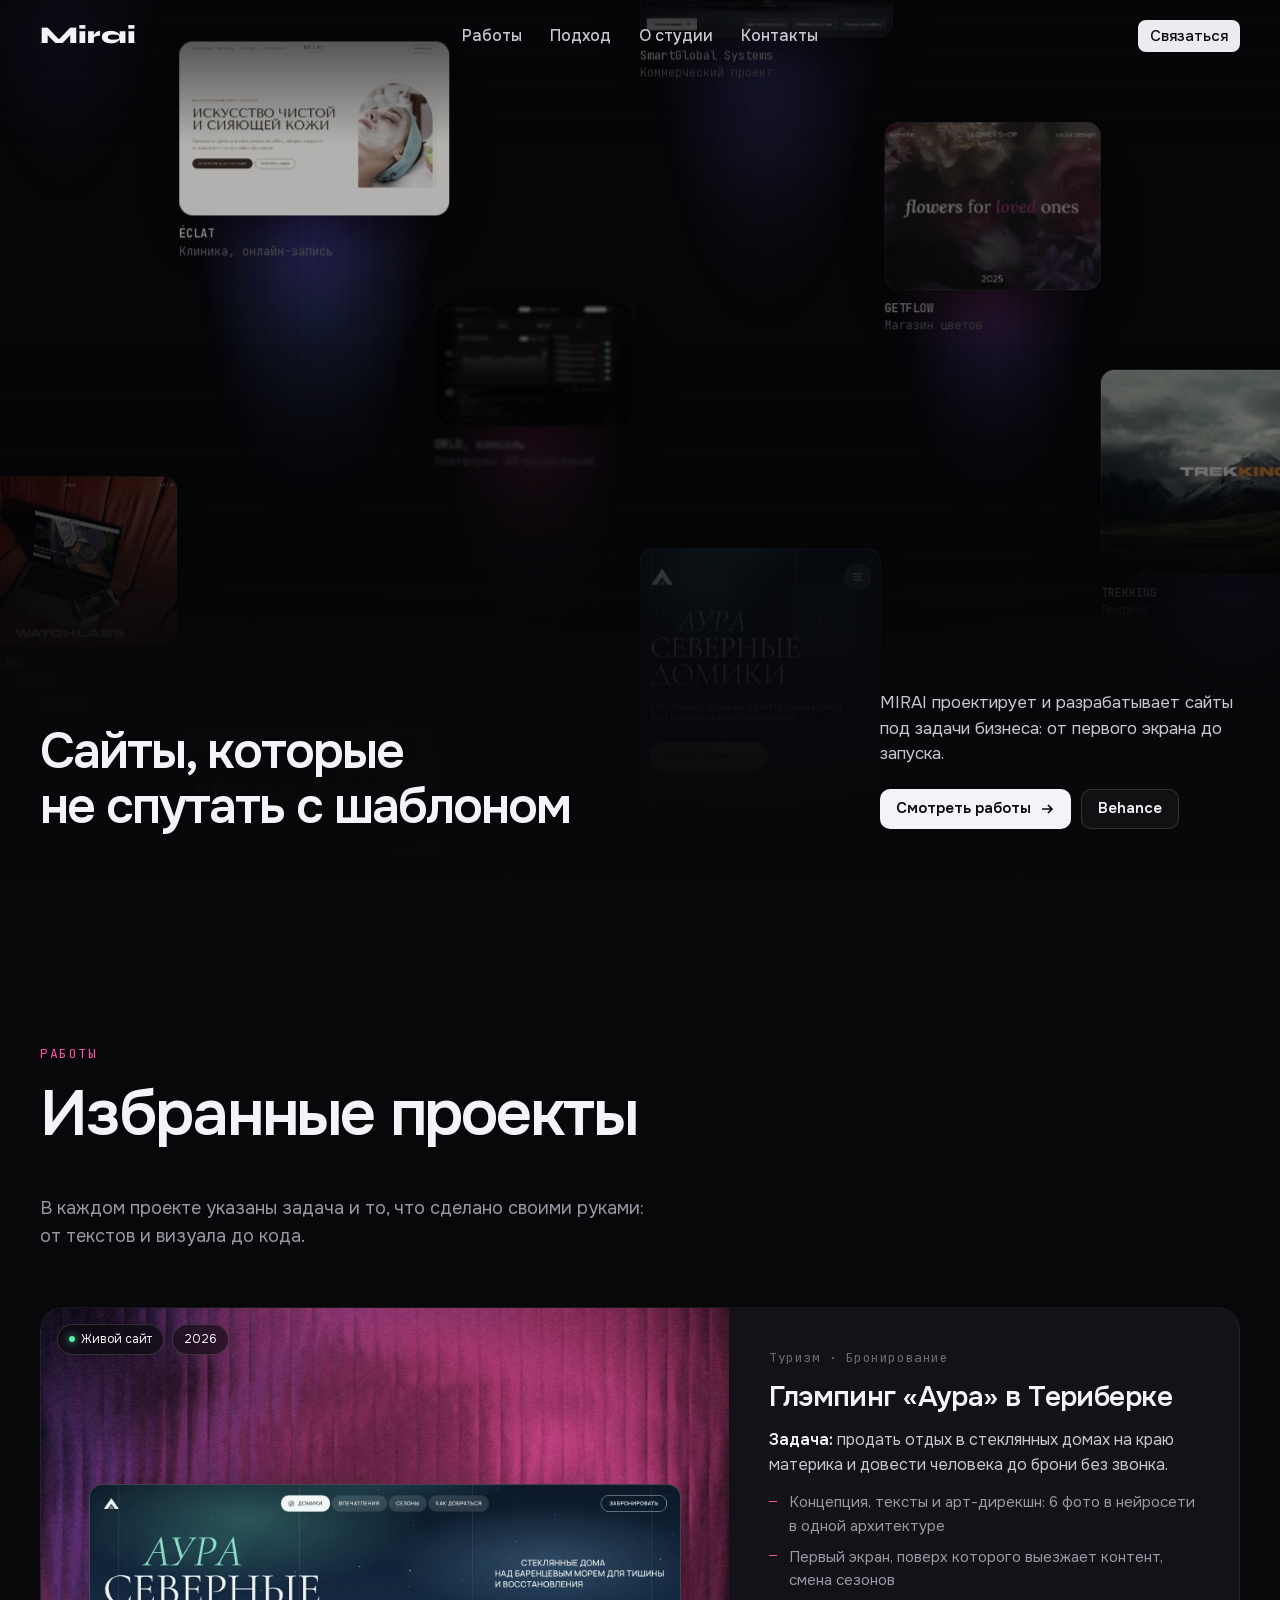
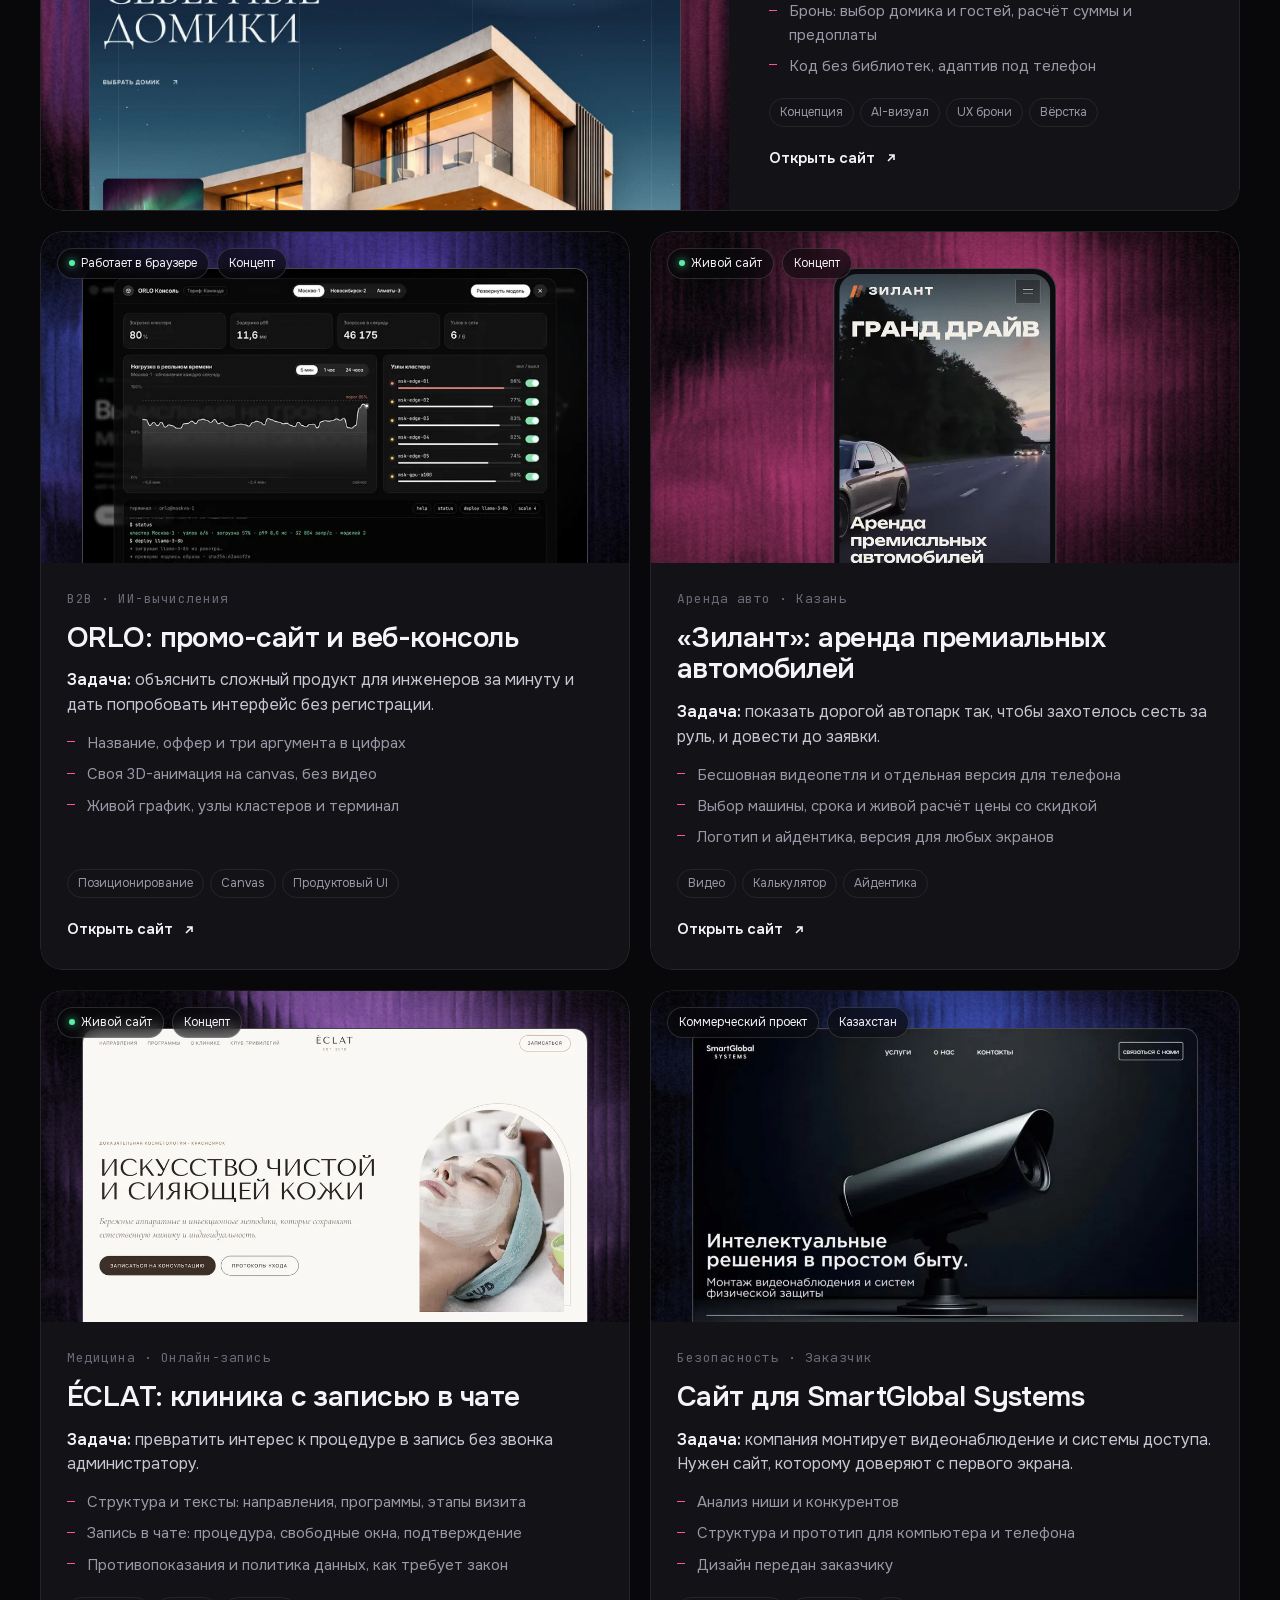
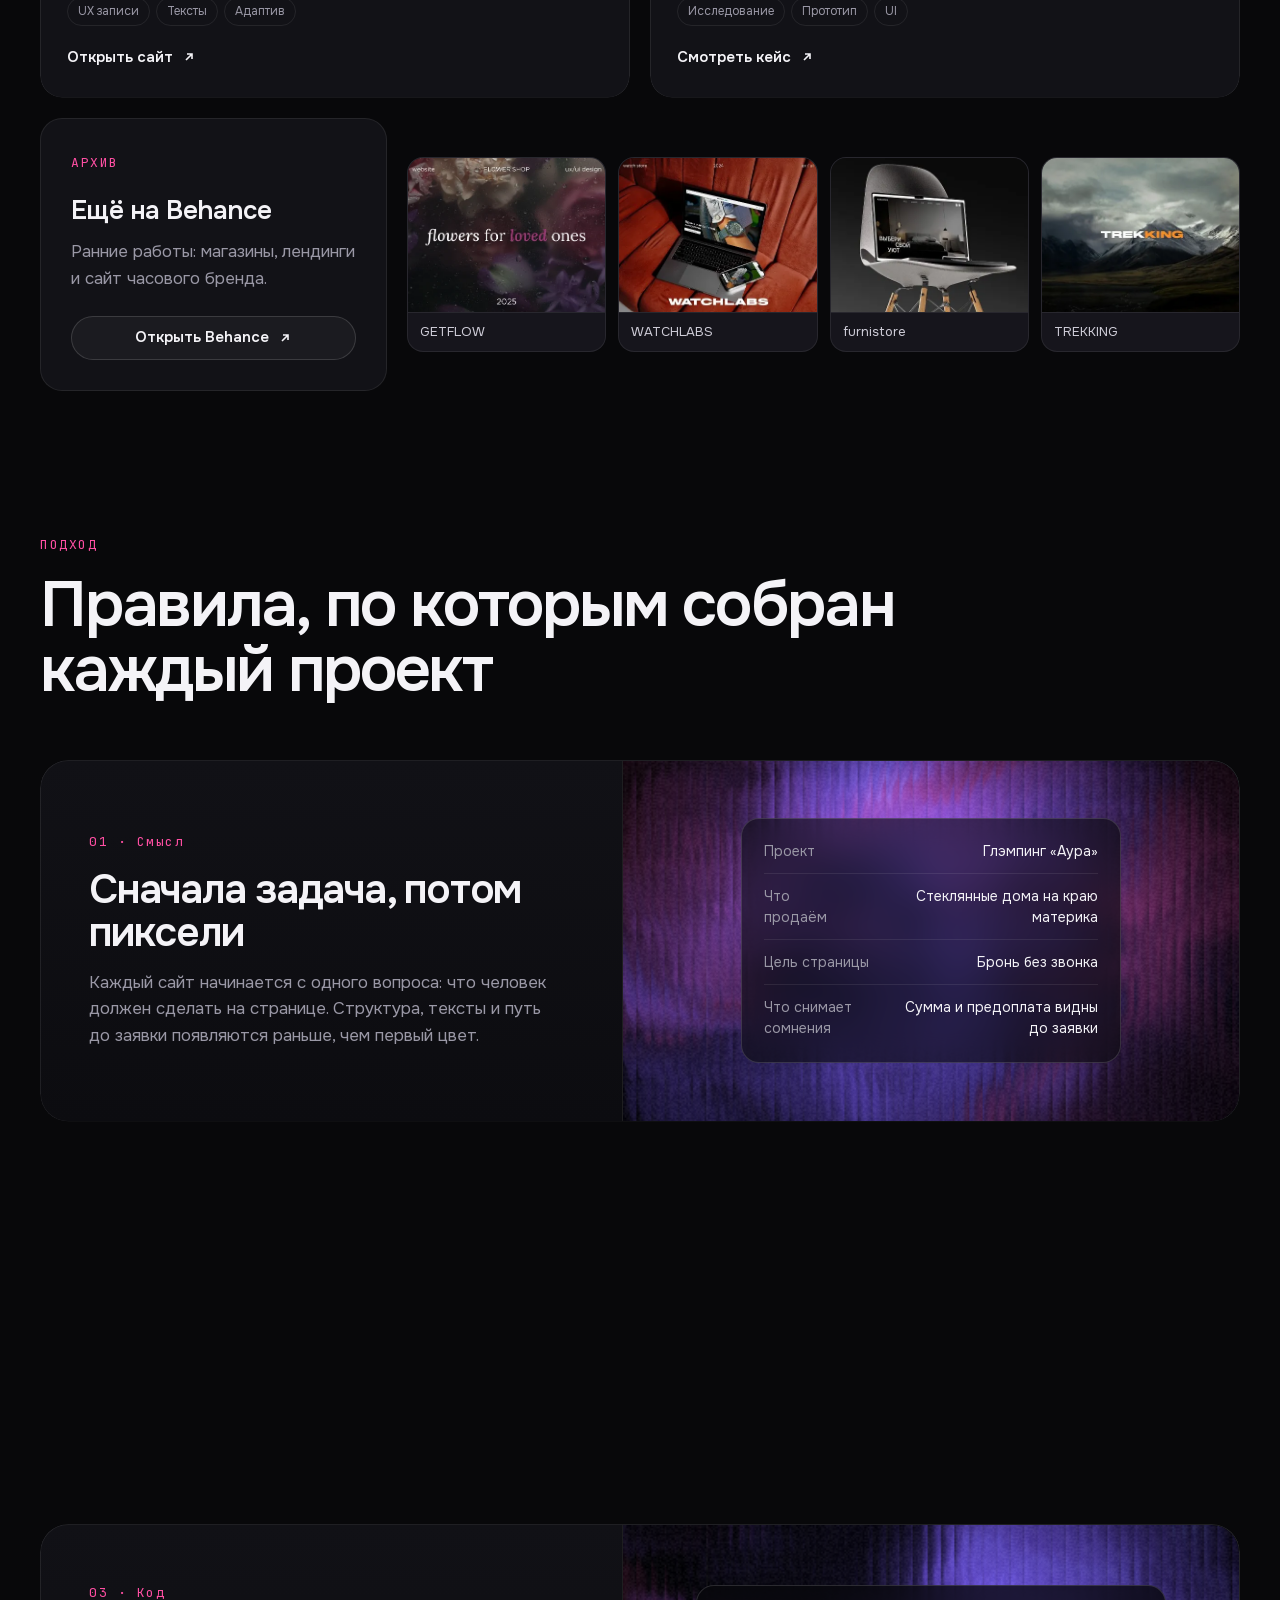
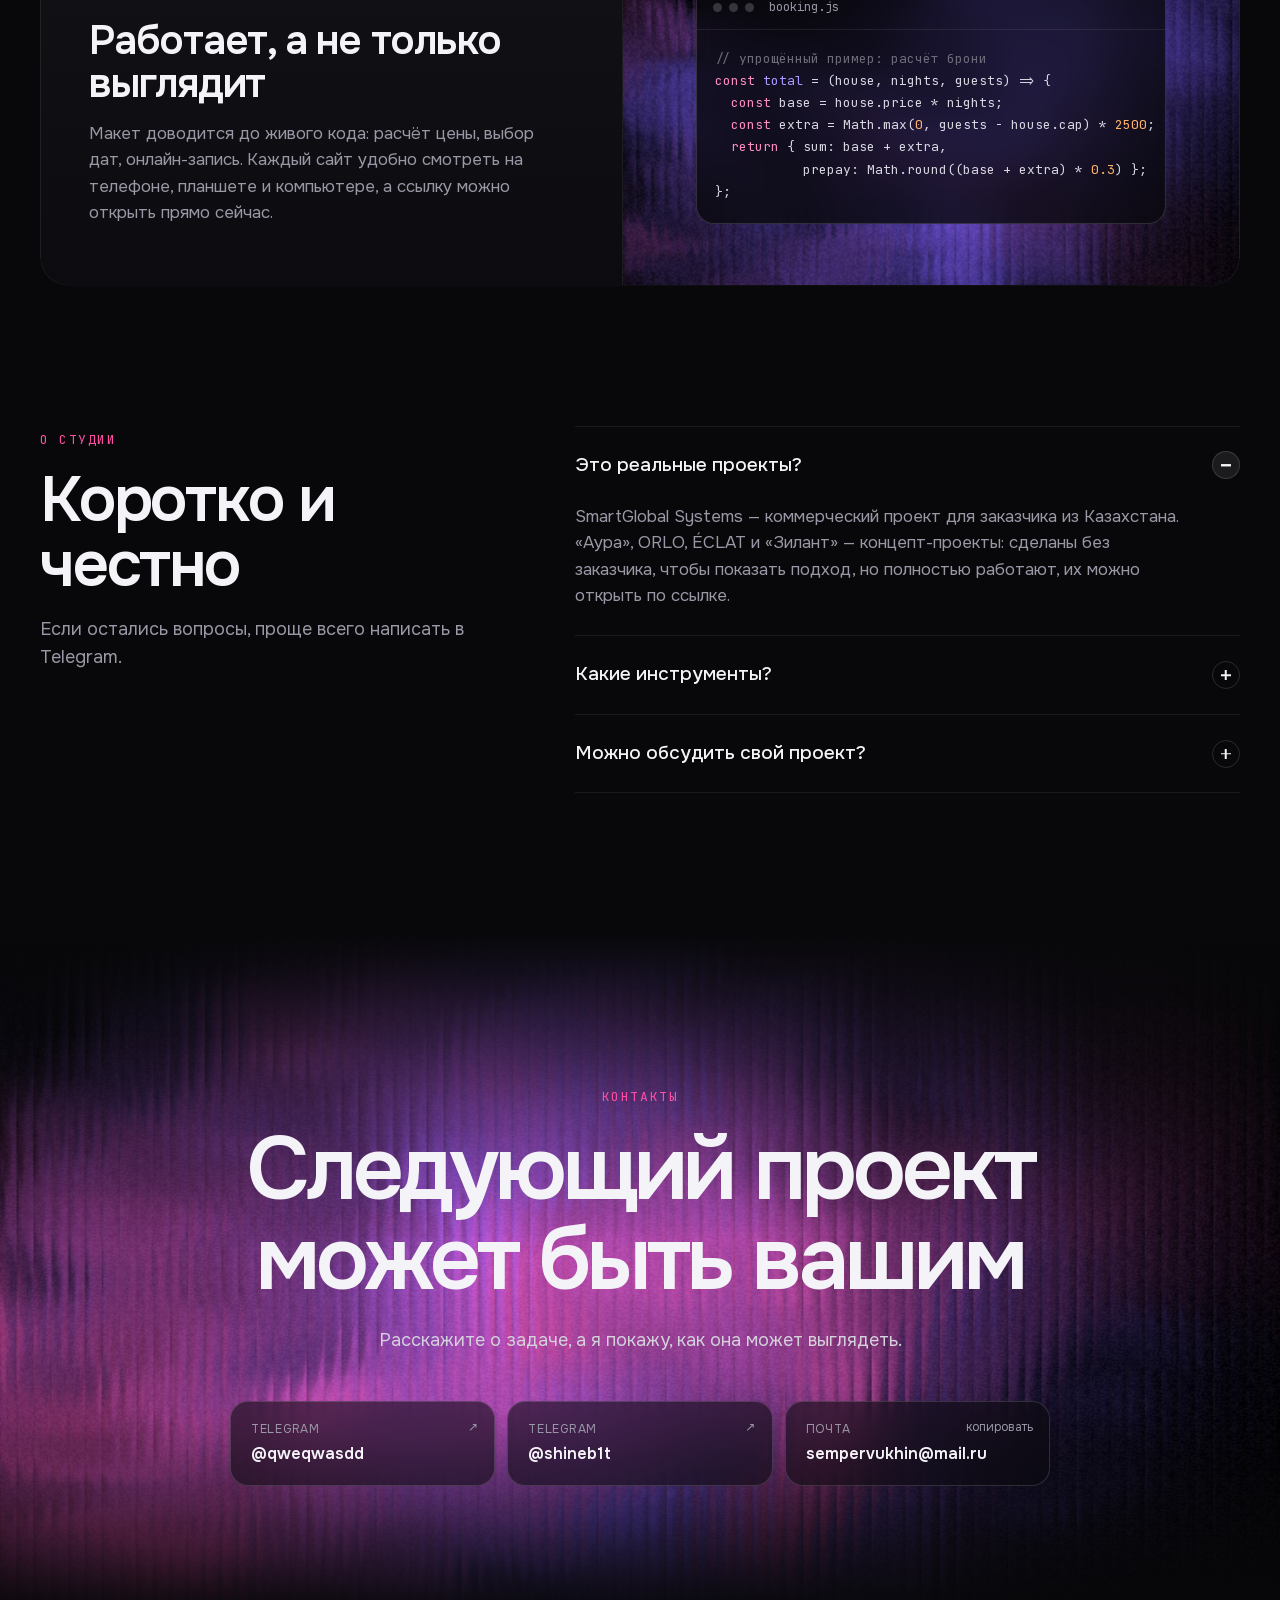
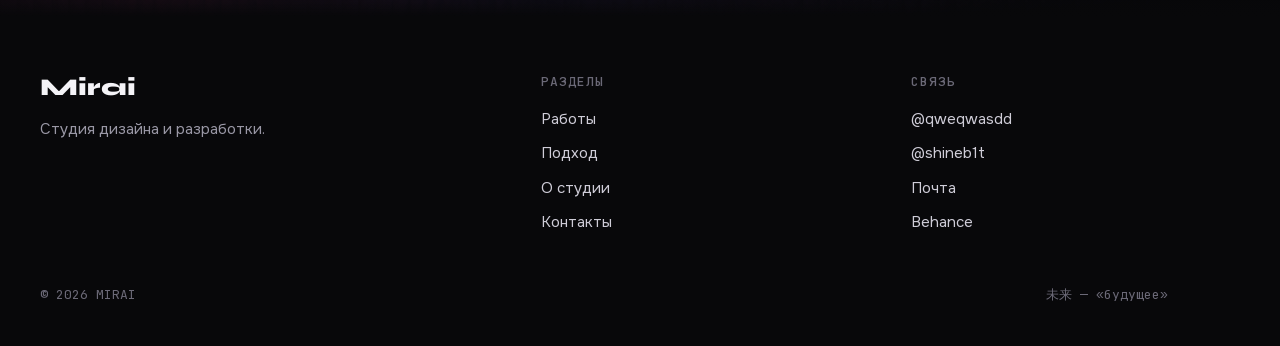
==== commit b25543db: "Полировка: углы карточек, переход контактов в подвал, отступ под кнопку «наверх» Co-Authored-By: Cla" ====
--- a/index.html
+++ b/index.html
@@ -121,7 +121,7 @@
 /* ---------- works ---------- */
 .works{display:grid;grid-template-columns:repeat(6,1fr);gap:20px}
 .work{clip-path:inset(0 round var(--radius));grid-column:span 3;display:flex;flex-direction:column;border-radius:var(--radius);background:var(--card);border:1px solid var(--line);overflow:hidden;transition:transform .35s cubic-bezier(.2,.7,.2,1),border-color .3s}
-.work:hover{transform:translateY(-4px);border-color:var(--line-2)}
+.work:hover{transform:translateY(-4px) translateZ(0);border-color:var(--line-2)}
 .work.wide{grid-column:span 6;display:grid;grid-template-columns:1.35fr 1fr}
 .work.third{grid-column:span 2}
 .look{position:relative;aspect-ratio:4/3;overflow:hidden;isolation:isolate}
@@ -296,6 +296,25 @@
   .fc{transition:none}
   *{transition-duration:.01ms!important}
 }
+
+/* CORNER-GUARD: keep live gradients inside rounded corners on every GPU */
+.work,.step{-webkit-mask-image:-webkit-radial-gradient(white,black);mask-image:linear-gradient(#000,#000);transform:translateZ(0)}
+.work .look{border-radius:calc(var(--radius) - 1px) calc(var(--radius) - 1px) 0 0}
+.work.wide .look{border-radius:calc(var(--radius) - 1px) 0 0 calc(var(--radius) - 1px)}
+.look canvas.lg,.step-vis canvas{border-radius:inherit}
+.step-vis{border-radius:0 27px 27px 0}
+.step:nth-child(even) .step-vis{border-radius:27px 0 0 27px}
+@media (max-width:1000px){
+  .work.wide .look{border-radius:calc(var(--radius) - 1px) calc(var(--radius) - 1px) 0 0}
+  .step-vis,.step:nth-child(even) .step-vis{border-radius:0 0 27px 27px;border-left:0;border-right:0;border-top:1px solid var(--line)}
+}
+
+/* SEAM-FIX */
+.cta::after{content:"";position:absolute;inset:auto 0 0;height:30%;background:linear-gradient(transparent,var(--bg));z-index:-1;pointer-events:none}
+footer{border-top:0}
+.copy{padding-right:72px}
+@media (max-width:720px){.copy{padding-right:64px}}
+
 </style>
 </head>
 <body>
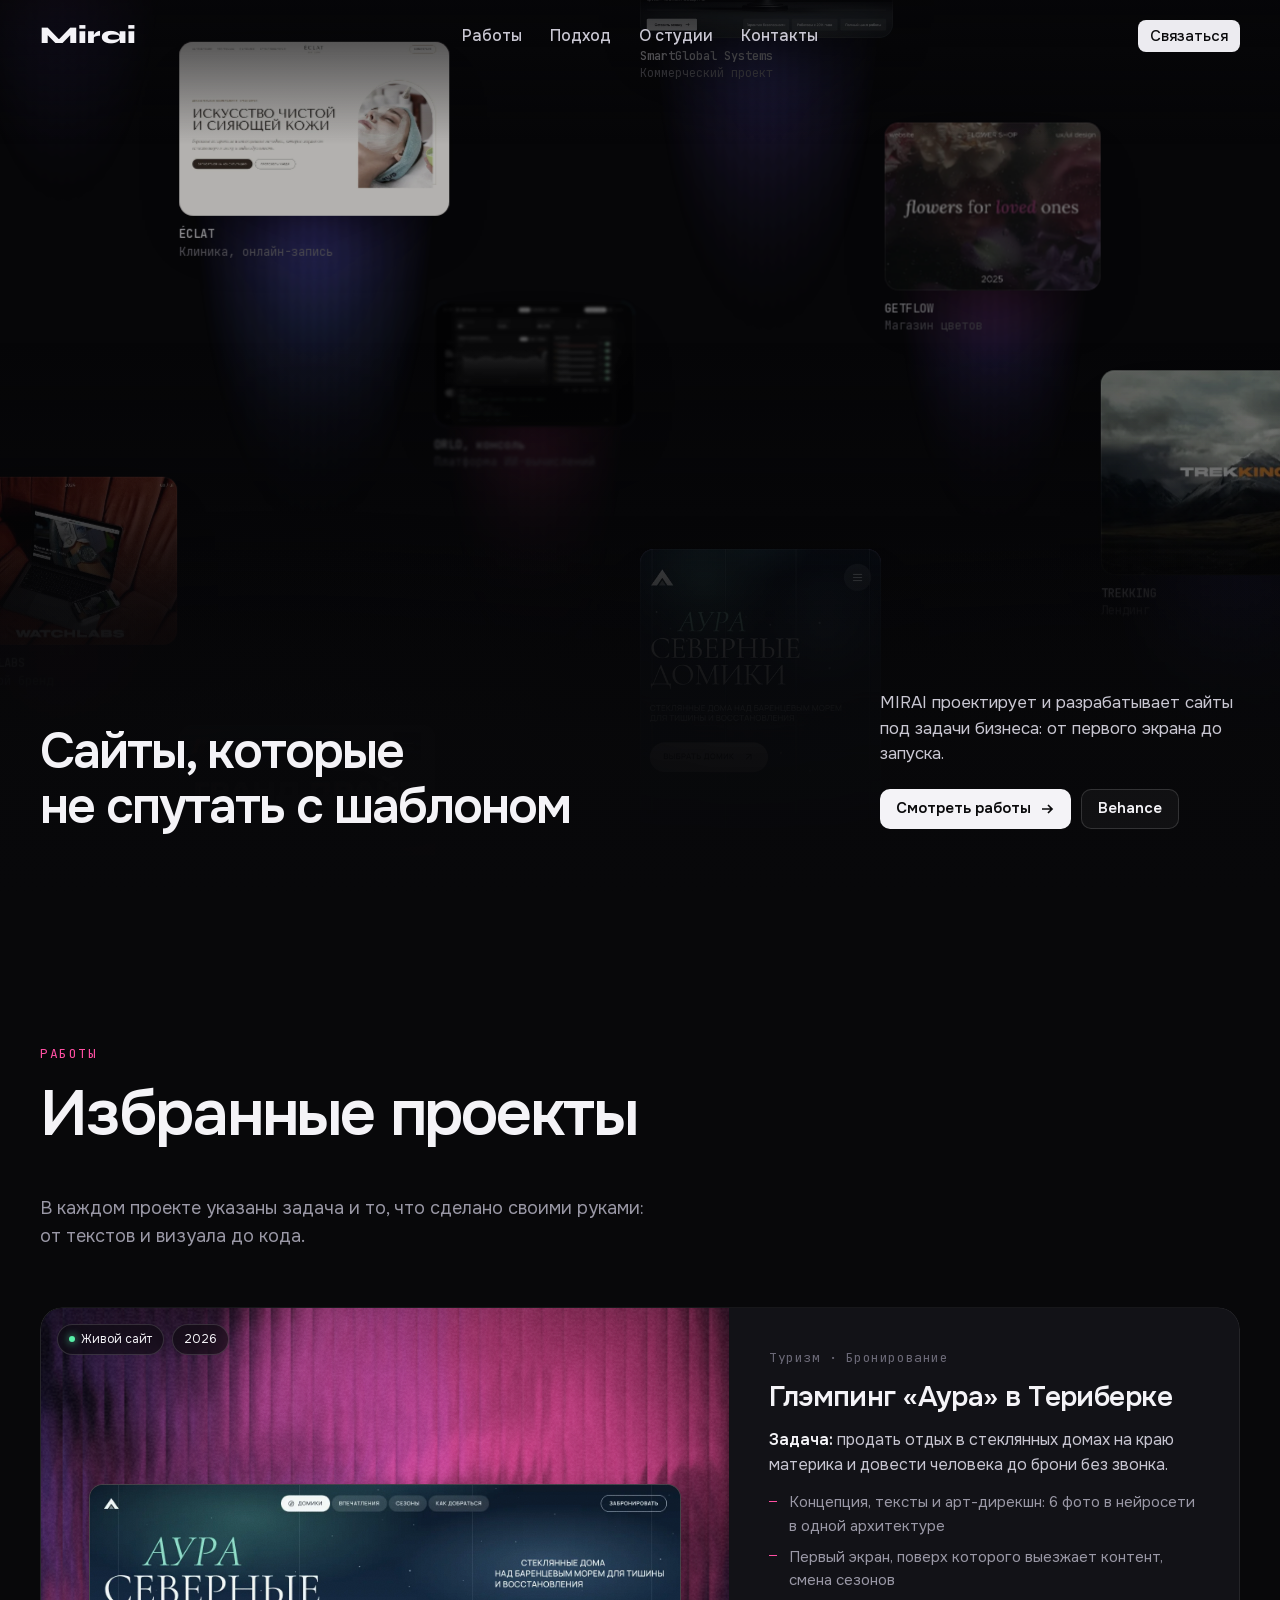
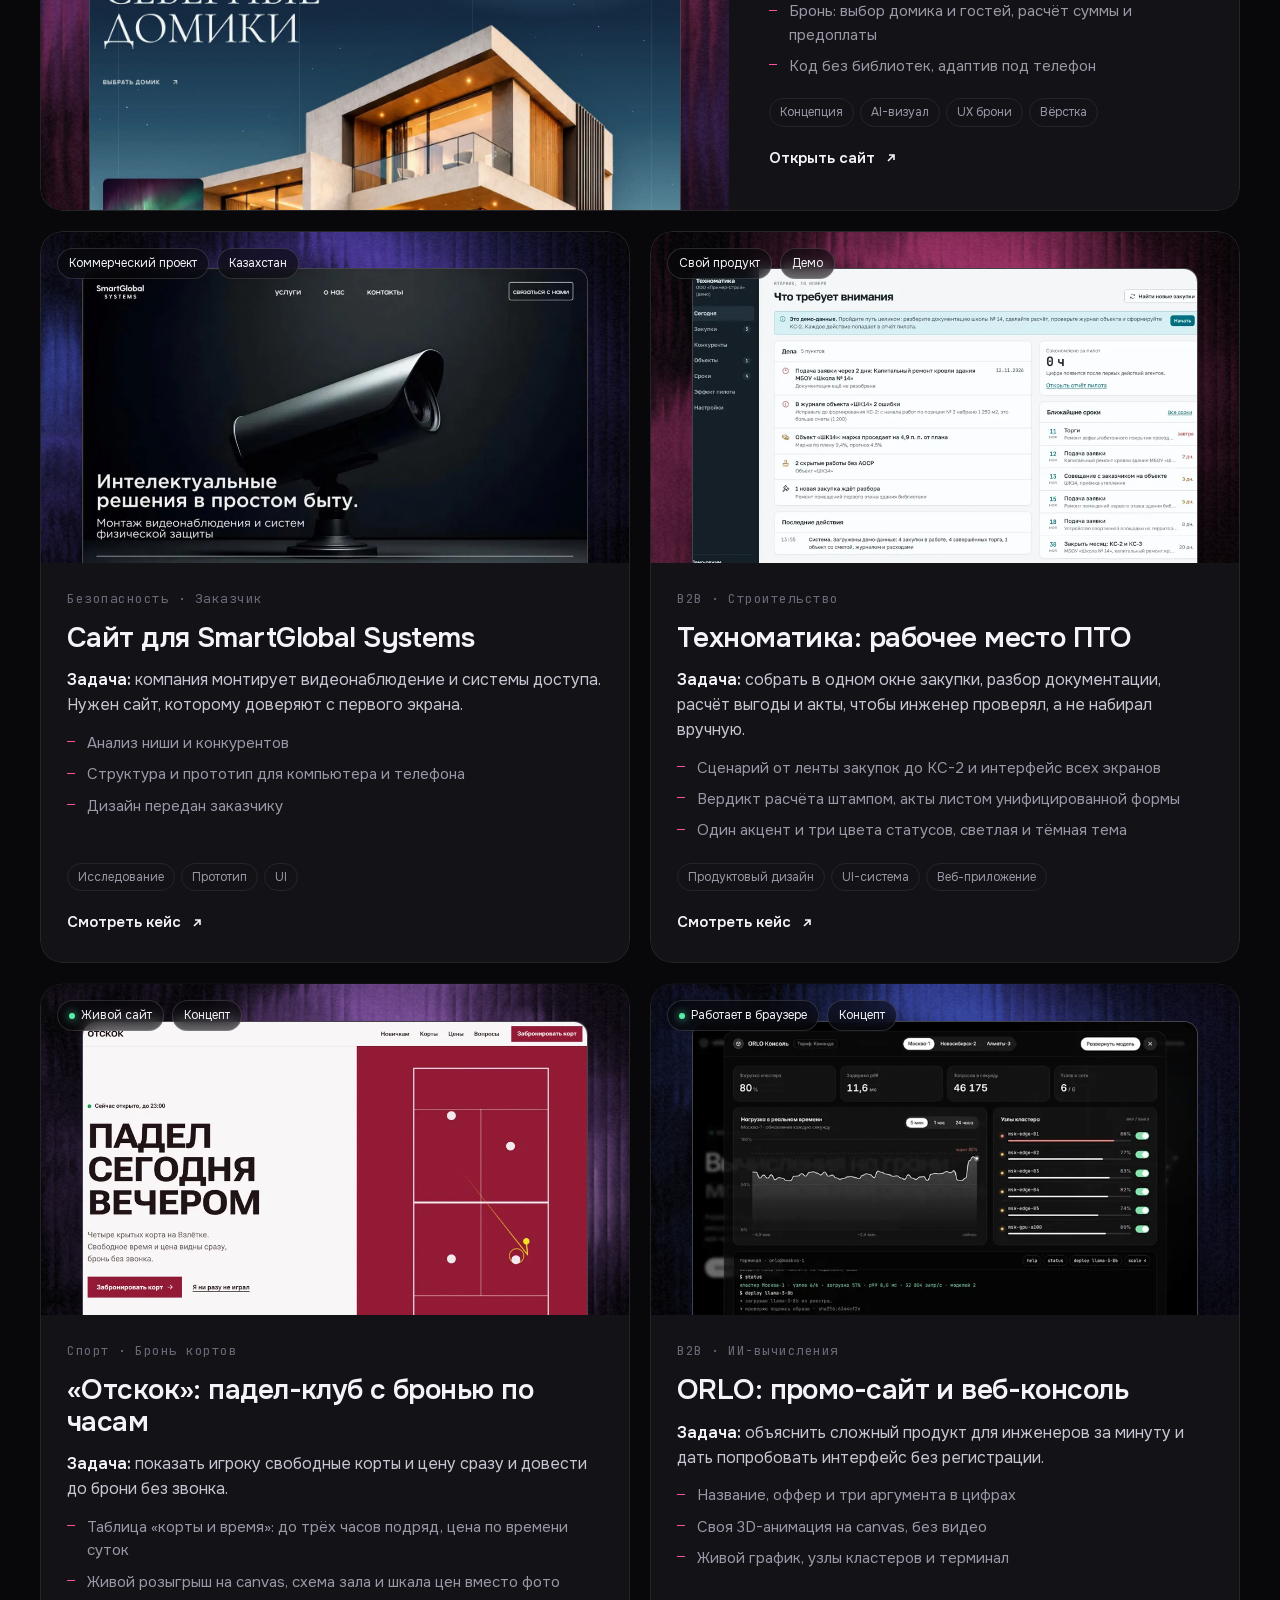
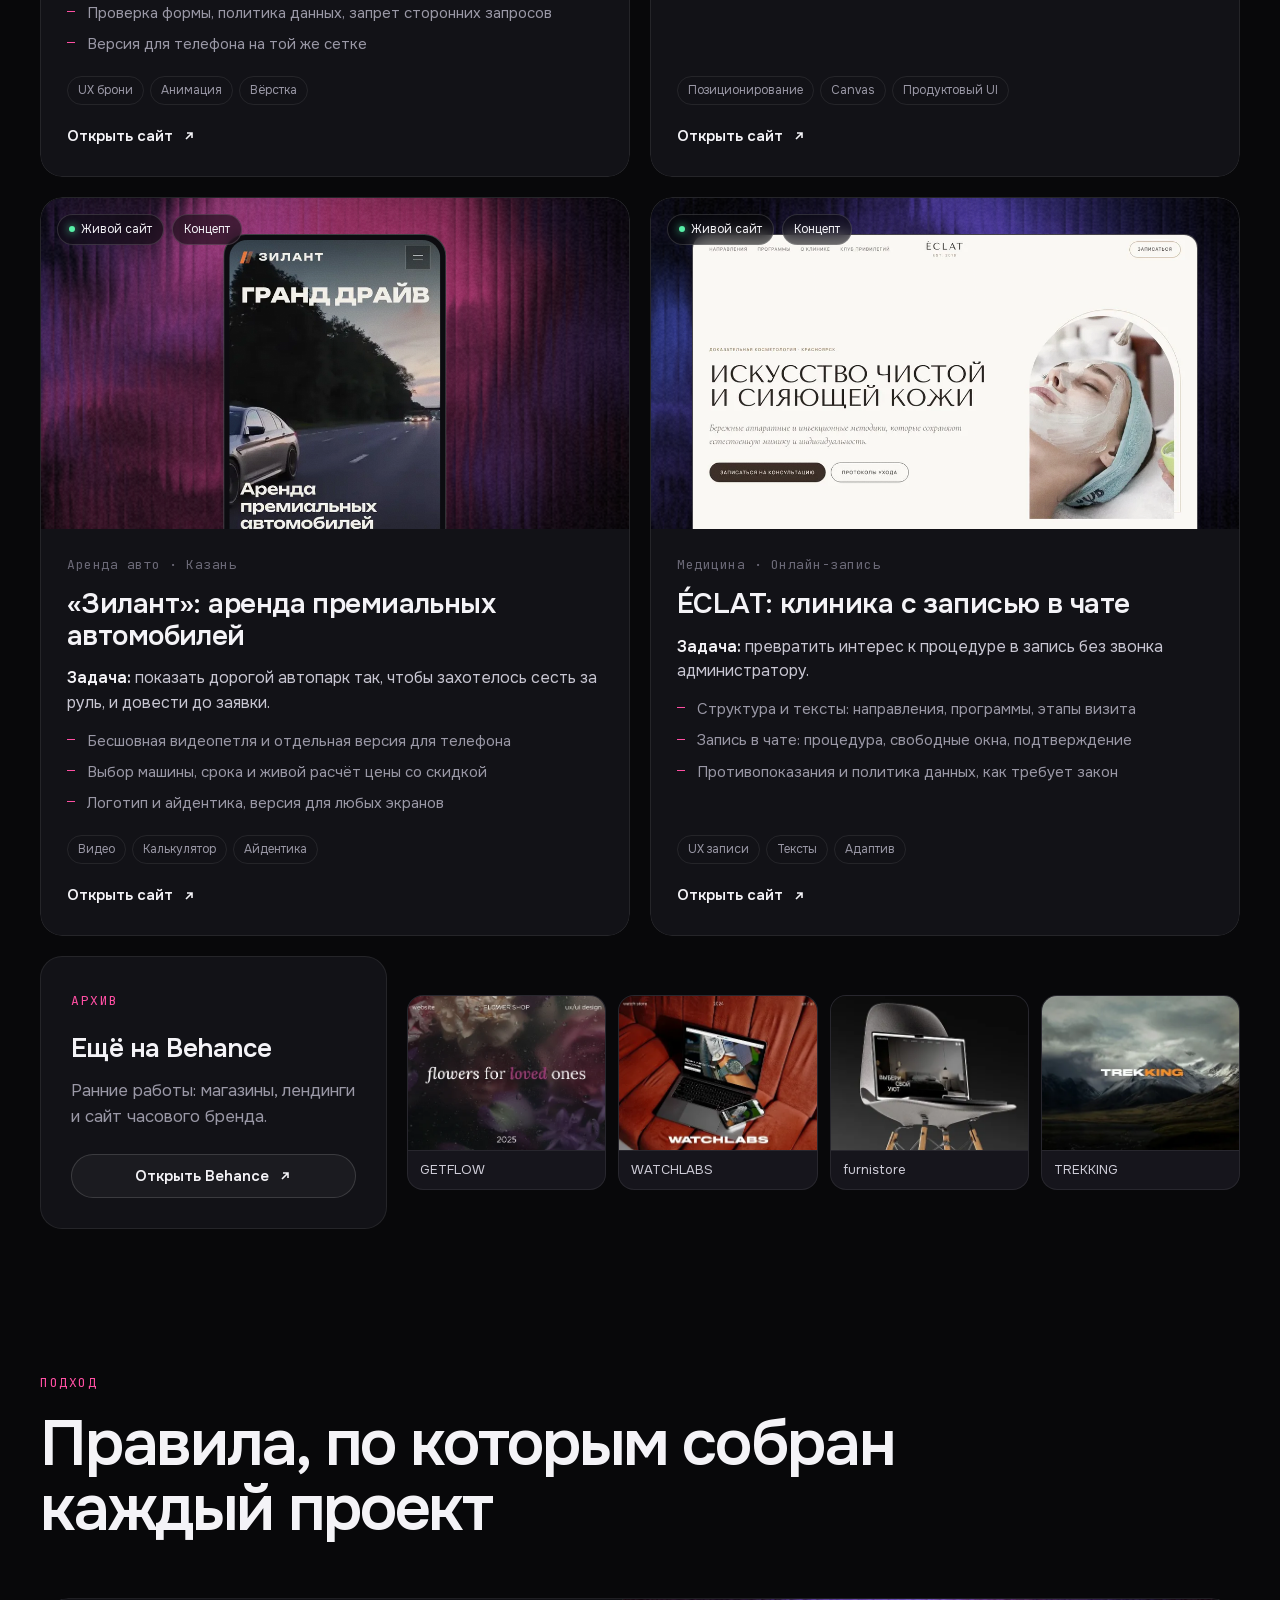
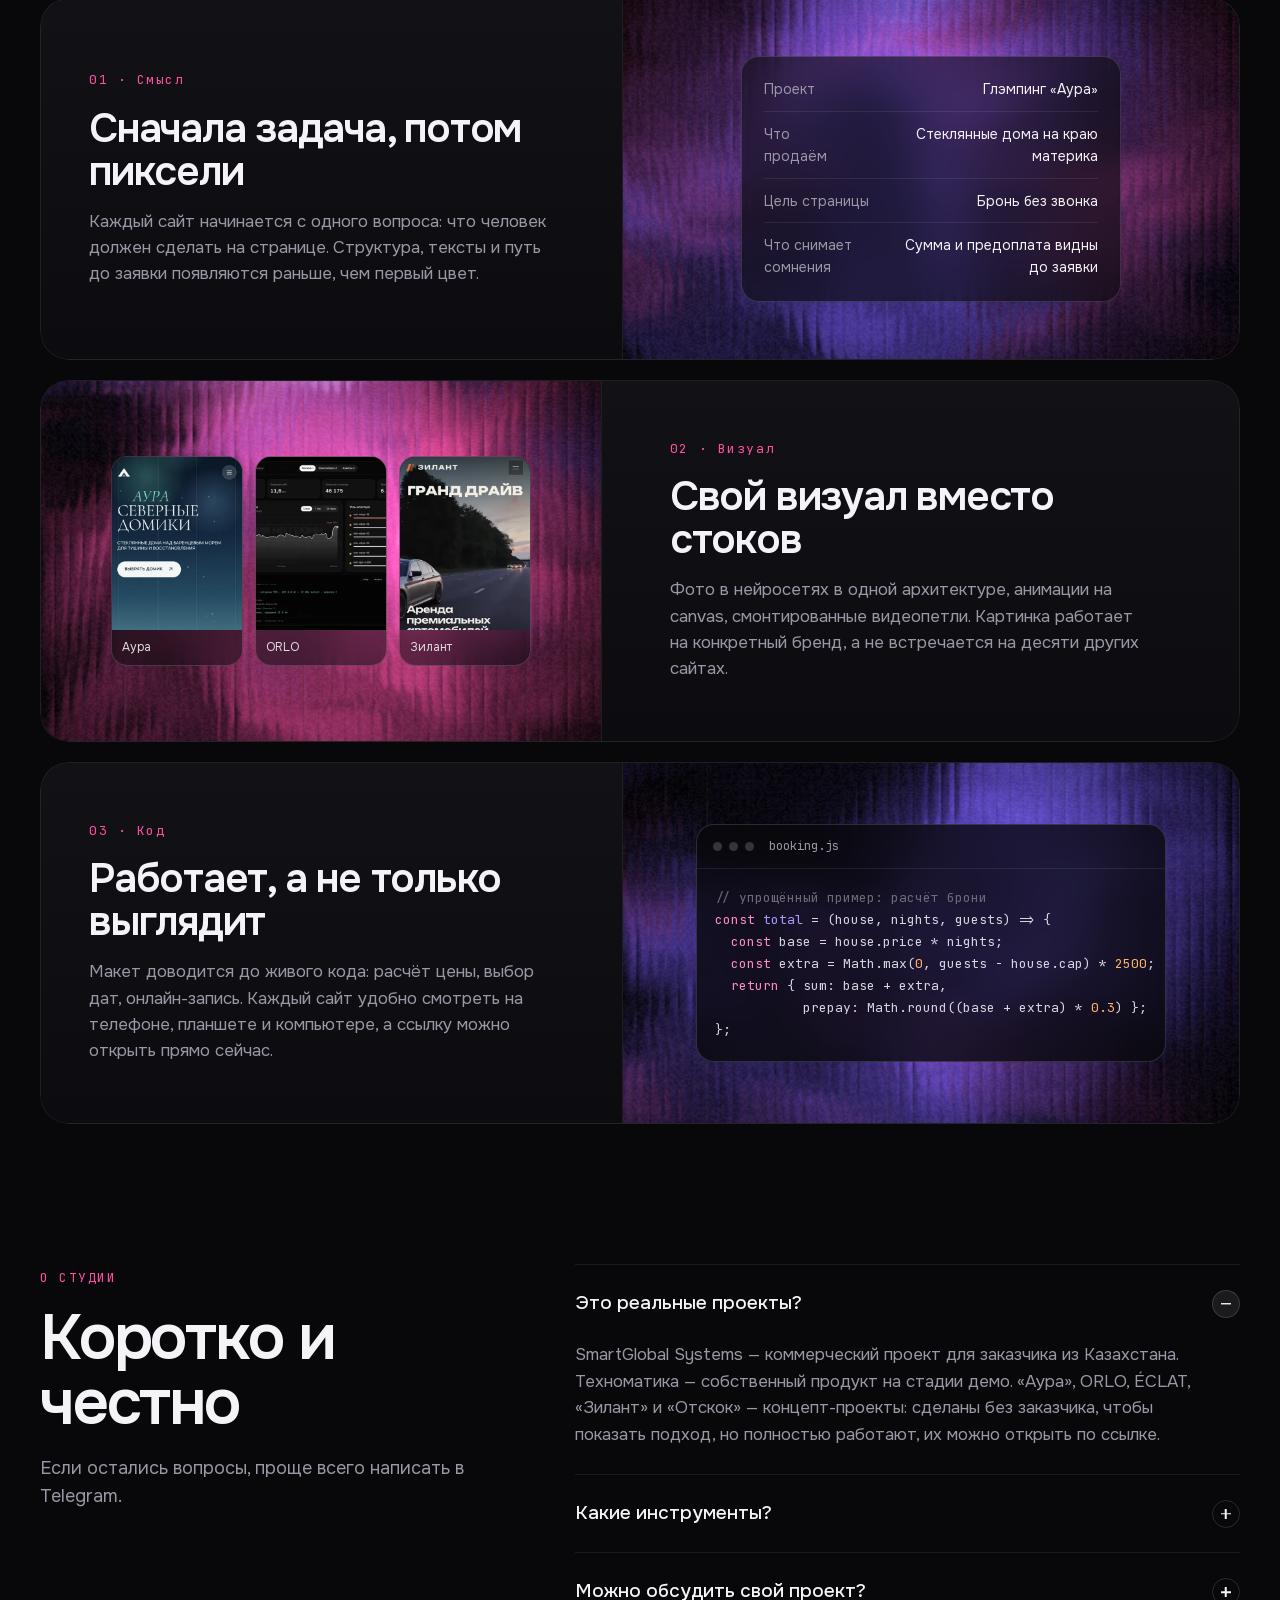
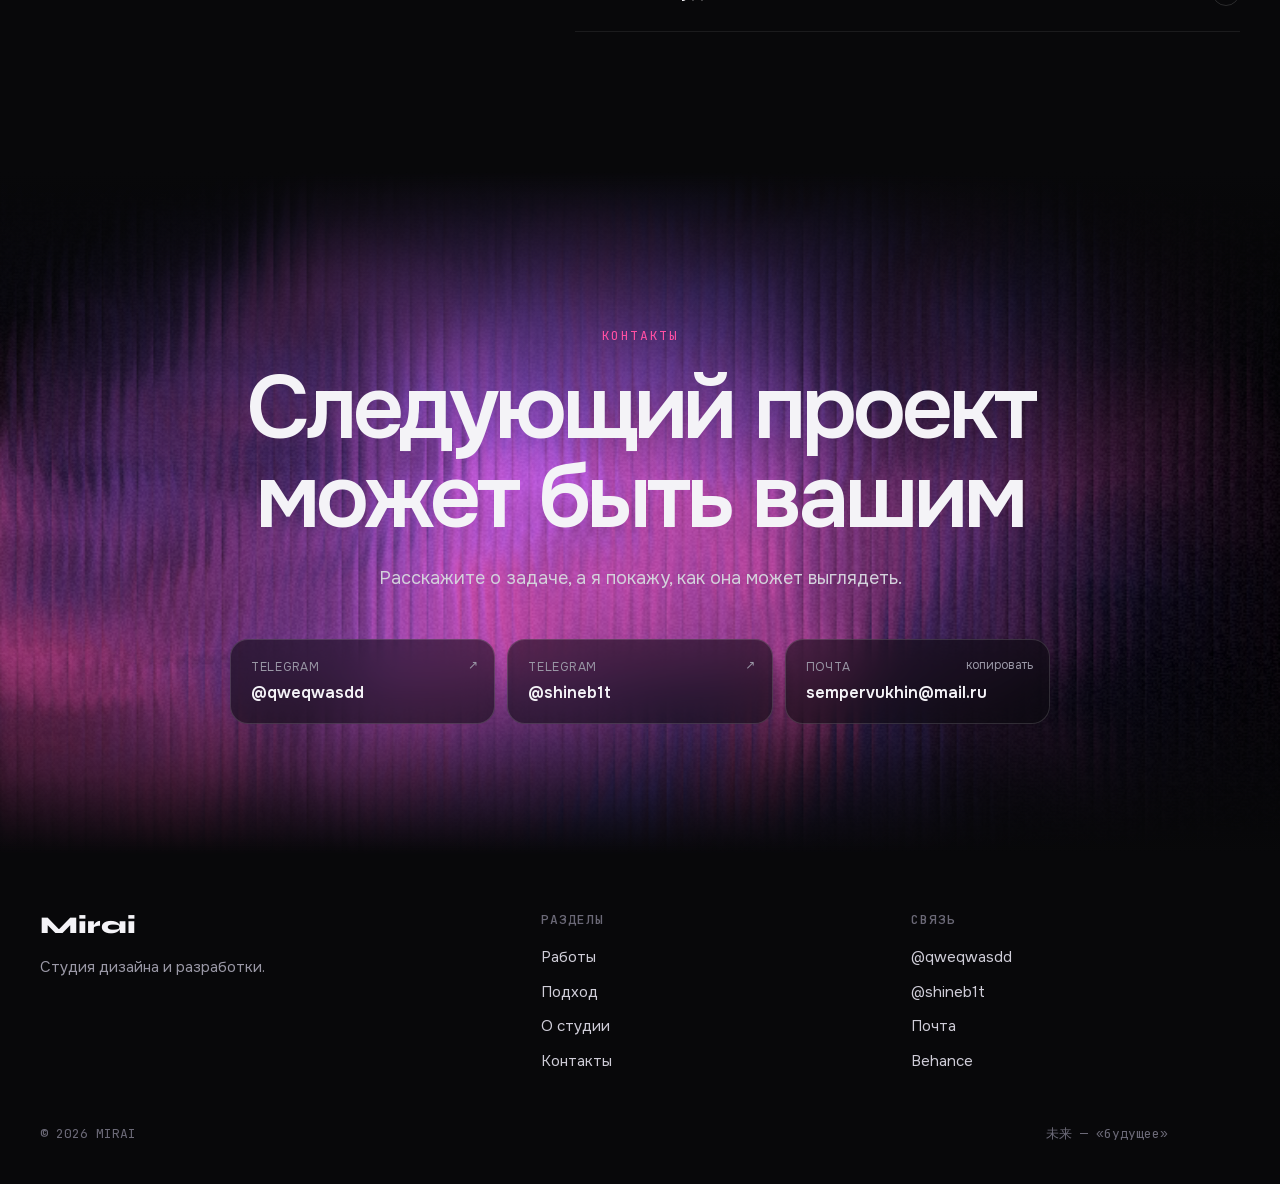
==== commit 599a79a1: "Кейсы «Отскок» и «Техноматика», превью ссылок То же обновление, что в репозитории MIRAI, с контактам" ====
--- a/index.html
+++ b/index.html
@@ -10,6 +10,10 @@
 <meta property="og:description" content="Живые сайты, которые можно открыть и потрогать.">
 <meta property="og:type" content="website">
 <meta property="og:locale" content="ru_RU">
+<meta property="og:image" content="https://qweqwasdd.github.io/miraistudio/img/og.jpg">
+<meta property="og:image:width" content="1200">
+<meta property="og:image:height" content="630">
+<meta name="twitter:card" content="summary_large_image">
 <link rel="icon" href="data:image/svg+xml,%3Csvg xmlns='http://www.w3.org/2000/svg' viewBox='0 0 32 32'%3E%3Cdefs%3E%3ClinearGradient id='g' x1='0' y1='0' x2='1' y2='1'%3E%3Cstop offset='0' stop-color='%23ff4fa3'/%3E%3Cstop offset='1' stop-color='%237a5cff'/%3E%3C/linearGradient%3E%3C/defs%3E%3Crect width='32' height='32' rx='9' fill='%2308080a'/%3E%3Cpath d='M8 23 16 8l8 15z' fill='url(%23g)'/%3E%3C/svg%3E">
 <link rel="preload" href="fonts/onest.woff2" as="font" type="font/woff2" crossorigin>
 <style>@font-face{font-family:"Onest";src:url(fonts/onest.woff2) format("woff2"),url(fonts/onest.woff) format("woff");font-weight:400 700;font-display:swap}@font-face{font-family:"JetBrains Mono";src:url(fonts/jetbrainsmono.woff2) format("woff2"),url(fonts/jetbrainsmono.woff) format("woff");font-weight:400 500;font-display:swap}@font-face{font-family:"Syne";src:url(fonts/syne-800.woff2) format("woff2");font-weight:800;font-display:swap}</style>
@@ -390,6 +394,67 @@
           </div>
         </article>
 
+        <!-- SmartGlobal -->
+        <article id="w-smartglobal" class="work rv">
+          <div class="look">
+            <div class="tag-float"><span>Коммерческий проект</span><span>Казахстан</span></div>
+            <div class="shot"><img src="[data-uri]" alt="Сайт SmartGlobal Systems: первый экран" loading="lazy"></div>
+          </div>
+          <div class="work-body">
+            <div class="work-meta mono">Безопасность · Заказчик</div>
+            <h3>Сайт для SmartGlobal Systems</h3>
+            <p class="task"><b>Задача:</b> компания монтирует видеонаблюдение и системы доступа. Нужен сайт, которому доверяют с первого экрана.</p>
+            <ul class="did">
+              <li>Анализ ниши и конкурентов</li>
+              <li>Структура и прототип для компьютера и телефона</li>
+              <li>Дизайн передан заказчику</li>
+            </ul>
+            <div class="chips"><span>Исследование</span><span>Прототип</span><span>UI</span></div>
+            <a class="work-link" href="works/smartglobal/" target="_blank" rel="noopener">Смотреть кейс <svg viewBox="0 0 16 16" fill="none" stroke="currentColor" stroke-width="1.6"><path d="M5 11 11 5M6 5h5v5"/></svg></a>
+          </div>
+        </article>
+
+        <!-- Tehnomatika -->
+        <article id="w-tehnomatika" class="work rv">
+          <div class="look">
+            <div class="tag-float"><span>Свой продукт</span><span>Демо</span></div>
+            <div class="shot"><img src="img/tehnomatika.webp" alt="Техноматика: экран «Сегодня» с делами и сроками" loading="lazy"></div>
+          </div>
+          <div class="work-body">
+            <div class="work-meta mono">B2B · Строительство</div>
+            <h3>Техноматика: рабочее место ПТО</h3>
+            <p class="task"><b>Задача:</b> собрать в одном окне закупки, разбор документации, расчёт выгоды и акты, чтобы инженер проверял, а не набирал вручную.</p>
+            <ul class="did">
+              <li>Сценарий от ленты закупок до КС-2 и интерфейс всех экранов</li>
+              <li>Вердикт расчёта штампом, акты листом унифицированной формы</li>
+              <li>Один акцент и три цвета статусов, светлая и тёмная тема</li>
+            </ul>
+            <div class="chips"><span>Продуктовый дизайн</span><span>UI-система</span><span>Веб-приложение</span></div>
+            <a class="work-link" href="works/tehnomatika/" target="_blank" rel="noopener">Смотреть кейс <svg viewBox="0 0 16 16" fill="none" stroke="currentColor" stroke-width="1.6"><path d="M5 11 11 5M6 5h5v5"/></svg></a>
+          </div>
+        </article>
+
+        <!-- Otskok -->
+        <article id="w-otskok" class="work rv">
+          <div class="look">
+            <div class="tag-float"><span class="live">Живой сайт</span><span>Концепт</span></div>
+            <div class="shot"><img src="img/otskok.webp" alt="Сайт падел-клуба «Отскок»: первый экран с кортом" loading="lazy"></div>
+          </div>
+          <div class="work-body">
+            <div class="work-meta mono">Спорт · Бронь кортов</div>
+            <h3>«Отскок»: падел-клуб с бронью по часам</h3>
+            <p class="task"><b>Задача:</b> показать игроку свободные корты и цену сразу и довести до брони без звонка.</p>
+            <ul class="did">
+              <li>Таблица «корты и время»: до трёх часов подряд, цена по времени суток</li>
+              <li>Живой розыгрыш на canvas, схема зала и шкала цен вместо фото</li>
+              <li>Проверка формы, политика данных, запрет сторонних запросов</li>
+              <li>Версия для телефона на той же сетке</li>
+            </ul>
+            <div class="chips"><span>UX брони</span><span>Анимация</span><span>Вёрстка</span></div>
+            <a class="work-link" href="works/otskok/" target="_blank" rel="noopener">Открыть сайт <svg viewBox="0 0 16 16" fill="none" stroke="currentColor" stroke-width="1.6"><path d="M5 11 11 5M6 5h5v5"/></svg></a>
+          </div>
+        </article>
+
         <!-- ORLO -->
         <article id="w-orlo" class="work rv">
           <div class="look">
@@ -450,25 +515,6 @@
           </div>
         </article>
 
-        <!-- SmartGlobal -->
-        <article id="w-smartglobal" class="work rv">
-          <div class="look">
-            <div class="tag-float"><span>Коммерческий проект</span><span>Казахстан</span></div>
-            <div class="shot"><img src="[data-uri]" alt="Сайт SmartGlobal Systems: первый экран" loading="lazy"></div>
-          </div>
-          <div class="work-body">
-            <div class="work-meta mono">Безопасность · Заказчик</div>
-            <h3>Сайт для SmartGlobal Systems</h3>
-            <p class="task"><b>Задача:</b> компания монтирует видеонаблюдение и системы доступа. Нужен сайт, которому доверяют с первого экрана.</p>
-            <ul class="did">
-              <li>Анализ ниши и конкурентов</li>
-              <li>Структура и прототип для компьютера и телефона</li>
-              <li>Дизайн передан заказчику</li>
-            </ul>
-            <div class="chips"><span>Исследование</span><span>Прототип</span><span>UI</span></div>
-            <a class="work-link" href="works/smartglobal/" target="_blank" rel="noopener">Смотреть кейс <svg viewBox="0 0 16 16" fill="none" stroke="currentColor" stroke-width="1.6"><path d="M5 11 11 5M6 5h5v5"/></svg></a>
-          </div>
-        </article>
       </div>
 
       <div class="more rv" id="behance">
@@ -567,7 +613,7 @@
       <div class="qa rv">
         <details open>
           <summary>Это реальные проекты? <i aria-hidden="true"></i></summary>
-          <p>SmartGlobal Systems — коммерческий проект для заказчика из Казахстана. «Аура», ORLO, ÉCLAT и «Зилант» — концепт-проекты: сделаны без заказчика, чтобы показать подход, но полностью работают, их можно открыть по ссылке.</p>
+          <p>SmartGlobal Systems — коммерческий проект для заказчика из Казахстана. Техноматика — собственный продукт на стадии демо. «Аура», ORLO, ÉCLAT, «Зилант» и «Отскок» — концепт-проекты: сделаны без заказчика, чтобы показать подход, но полностью работают, их можно открыть по ссылке.</p>
         </details>
         <details>
           <summary>Какие инструменты? <i aria-hidden="true"></i></summary>
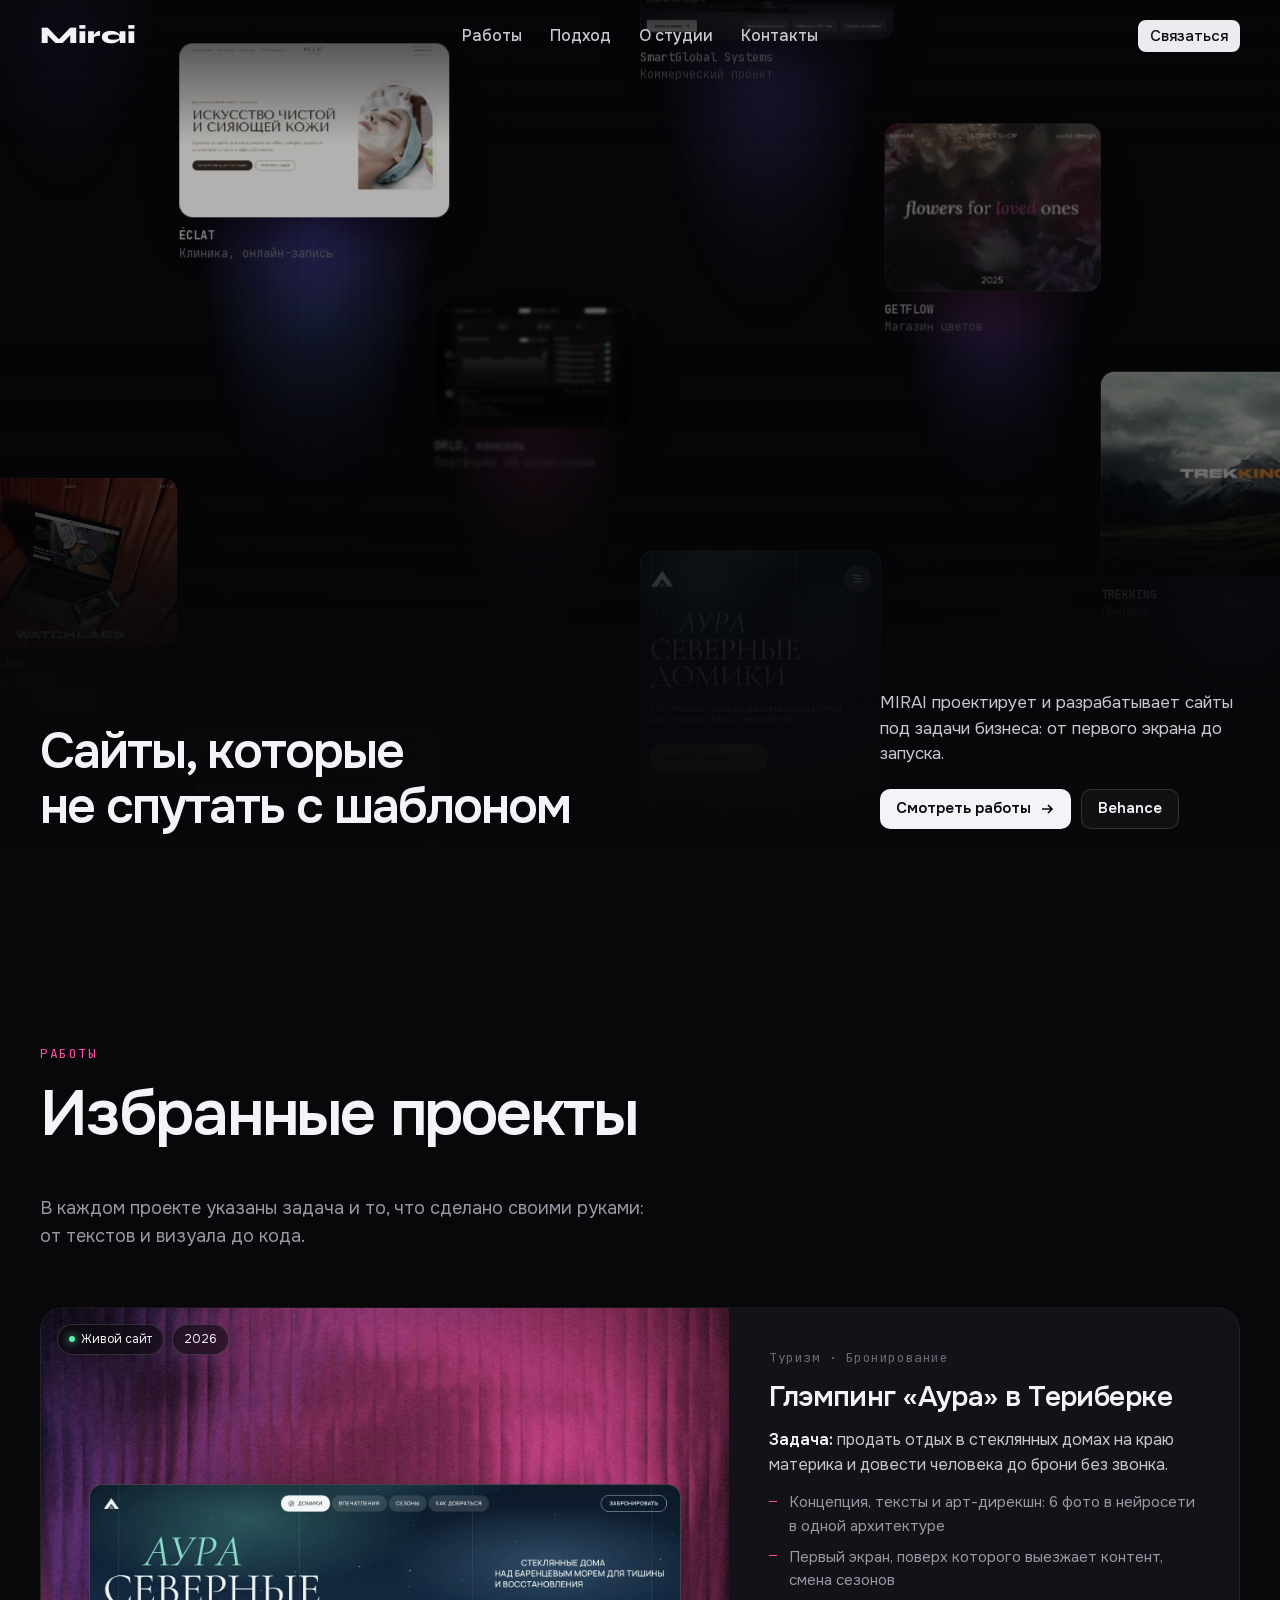
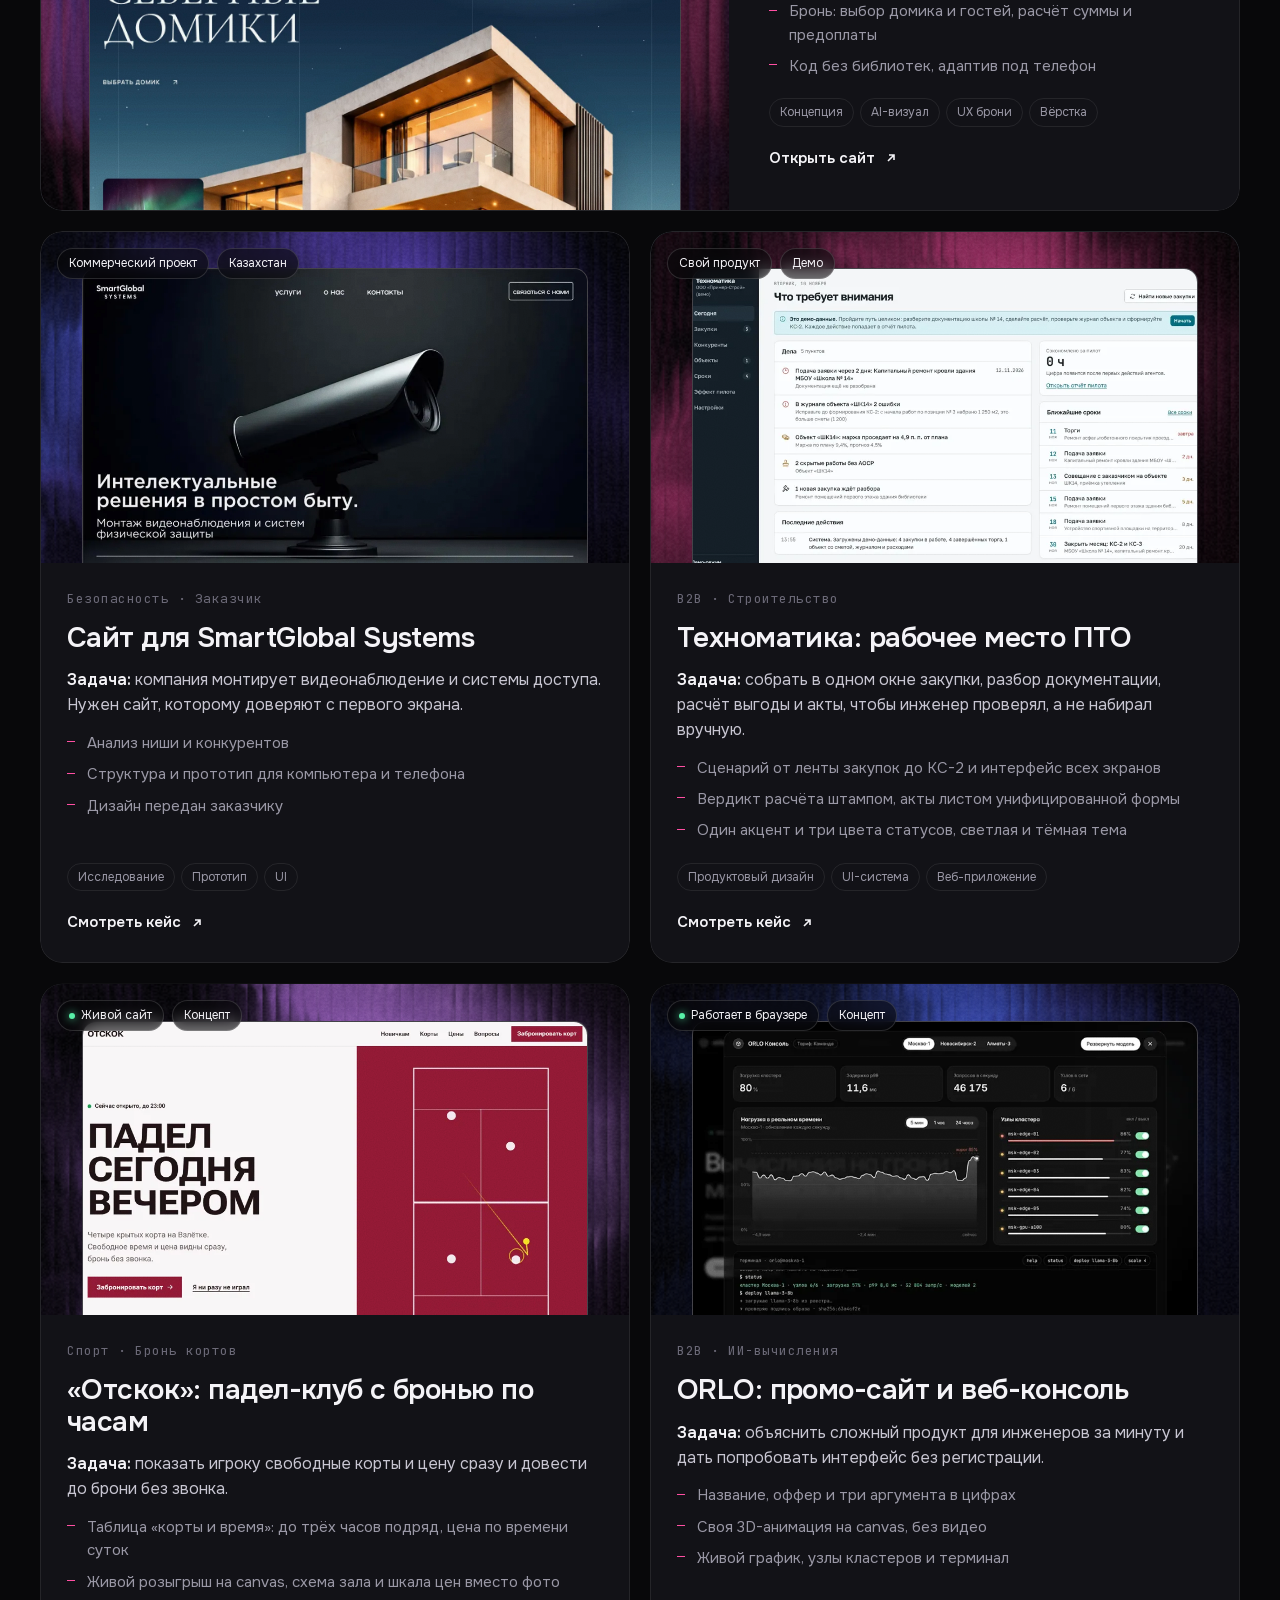
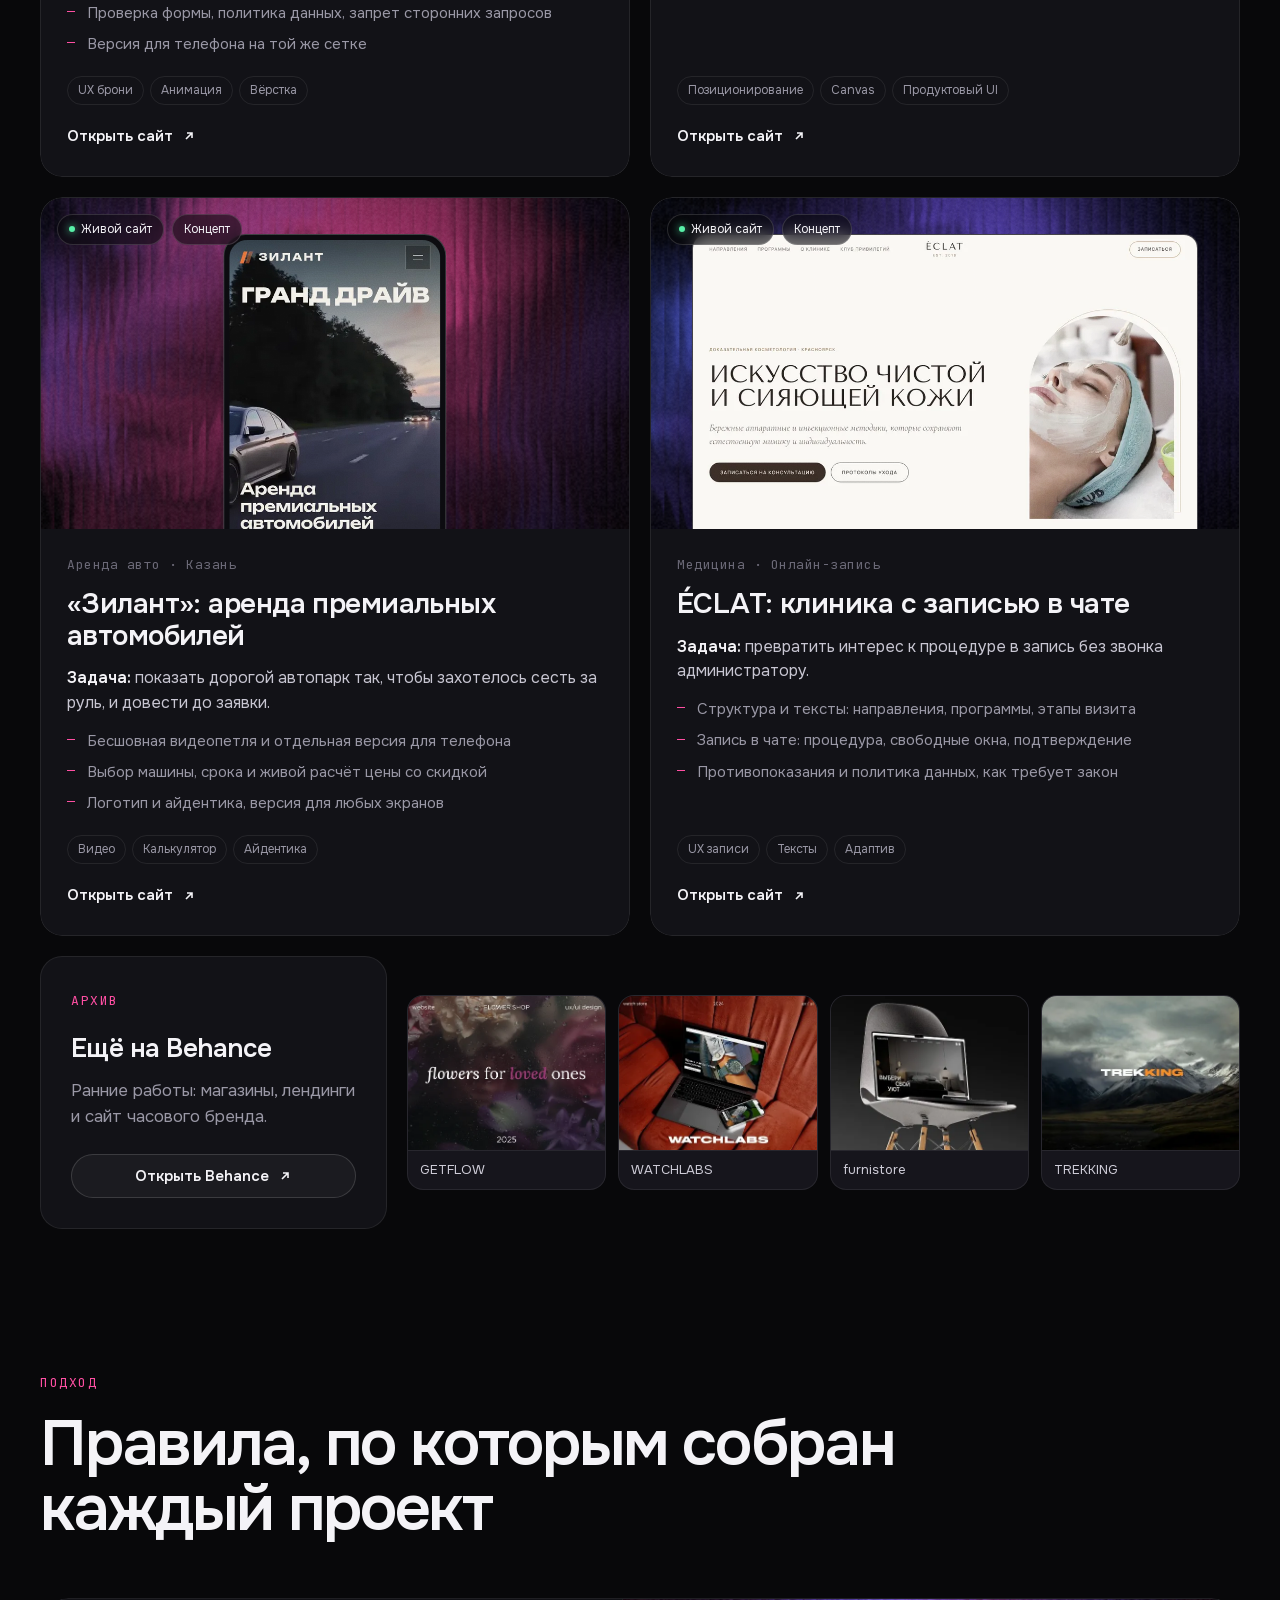
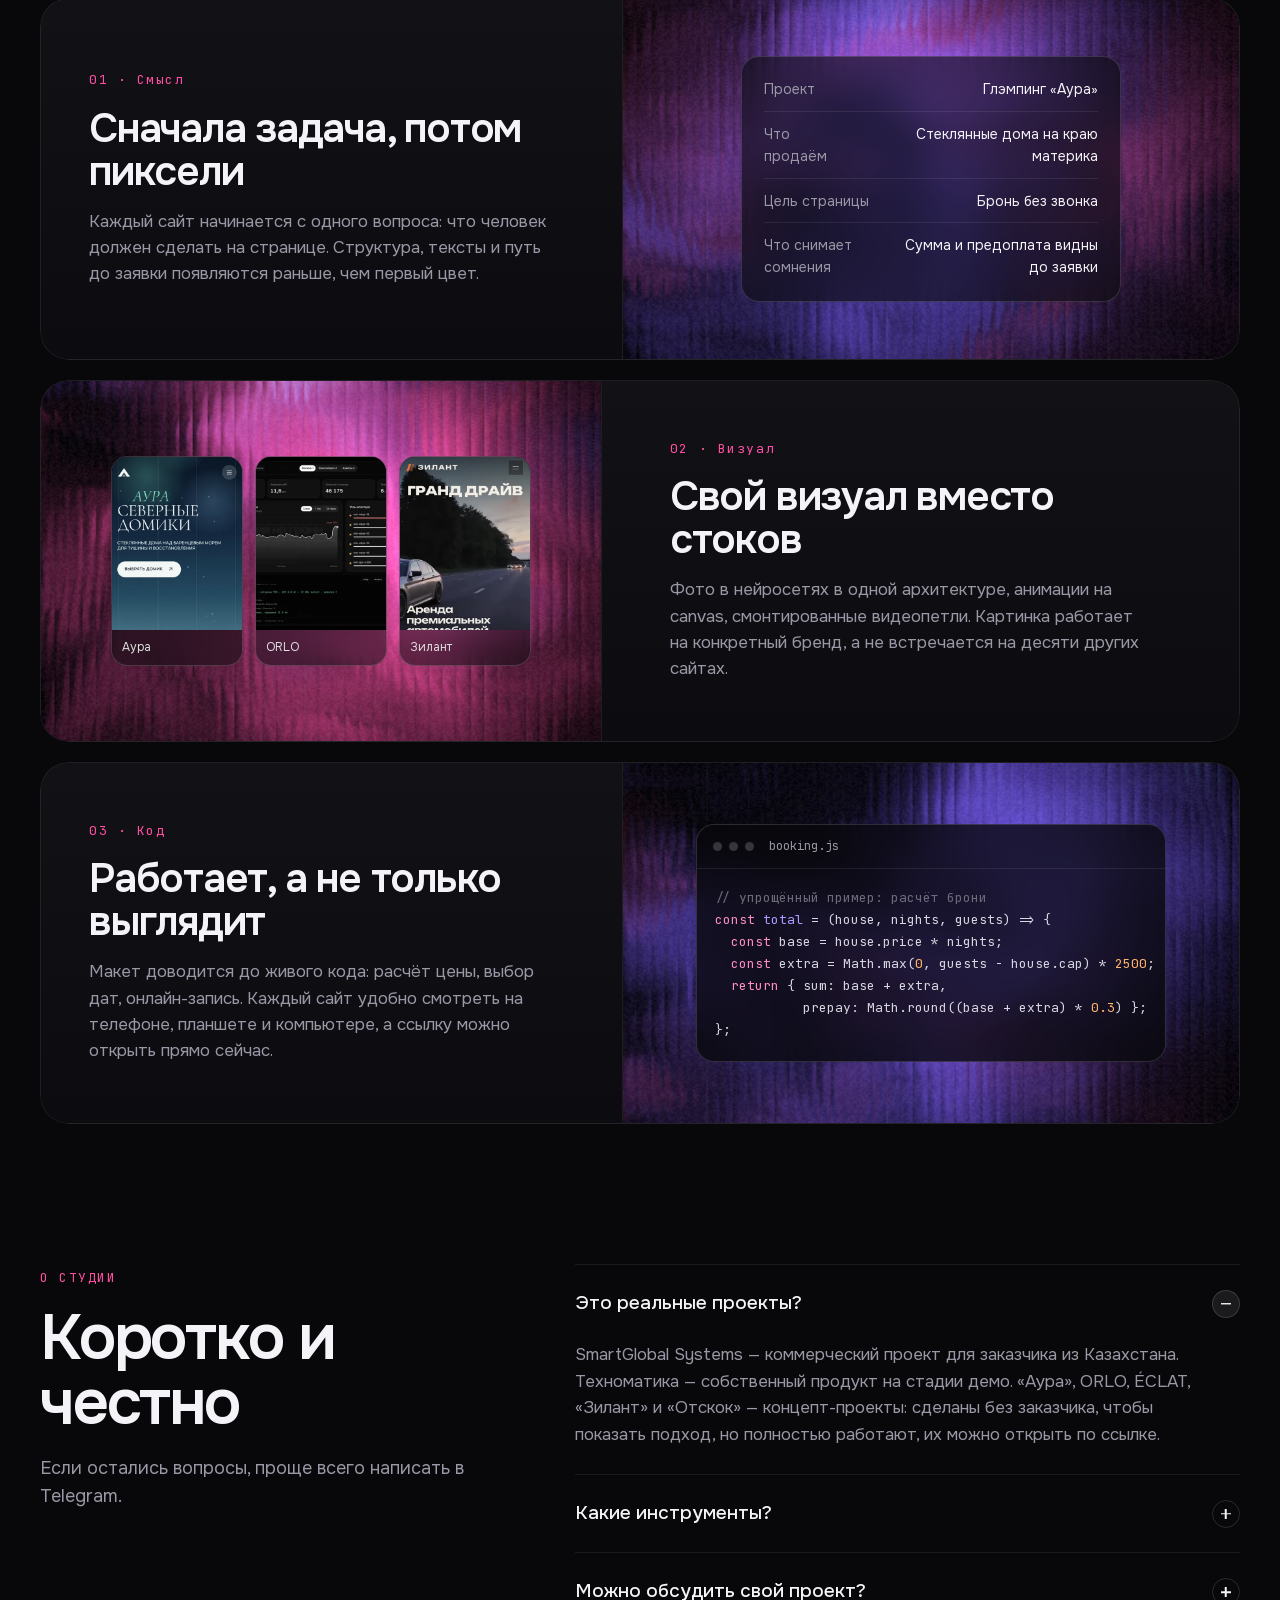
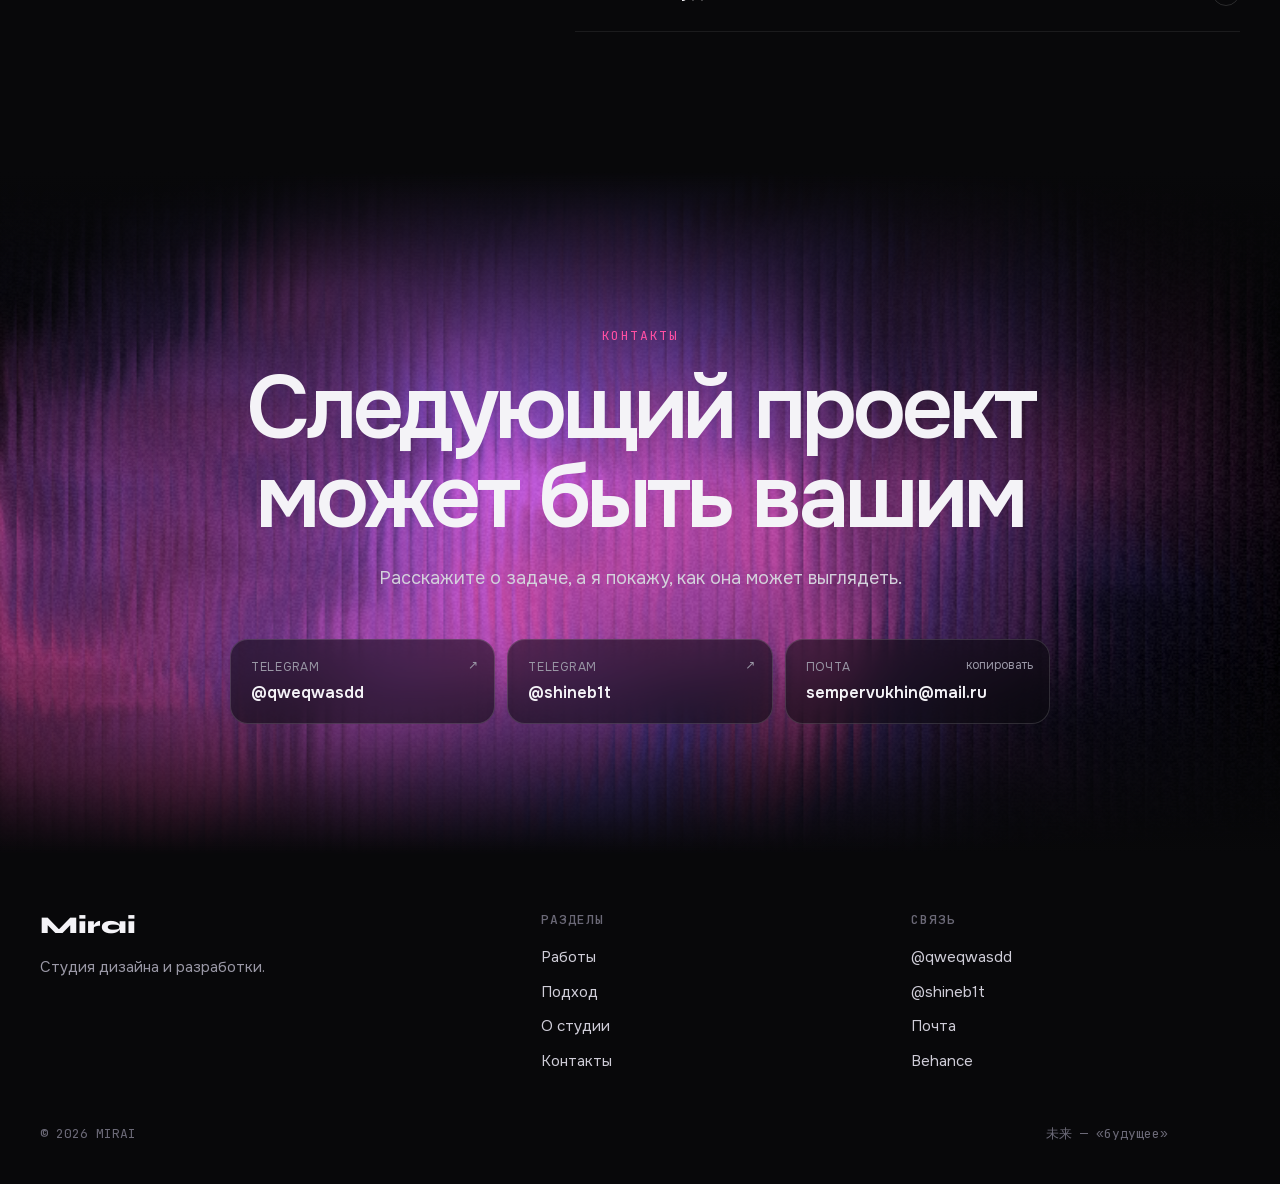
==== commit e5646168: "Превью ссылок: адрес сайта с заглавными буквами, как у репозитория GitHub Pages различает регистр в " ====
--- a/index.html
+++ b/index.html
@@ -10,7 +10,7 @@
 <meta property="og:description" content="Живые сайты, которые можно открыть и потрогать.">
 <meta property="og:type" content="website">
 <meta property="og:locale" content="ru_RU">
-<meta property="og:image" content="https://qweqwasdd.github.io/miraistudio/img/og.jpg">
+<meta property="og:image" content="https://qweqwasdd.github.io/MIRAISTUDIO/img/og.jpg">
 <meta property="og:image:width" content="1200">
 <meta property="og:image:height" content="630">
 <meta name="twitter:card" content="summary_large_image">
